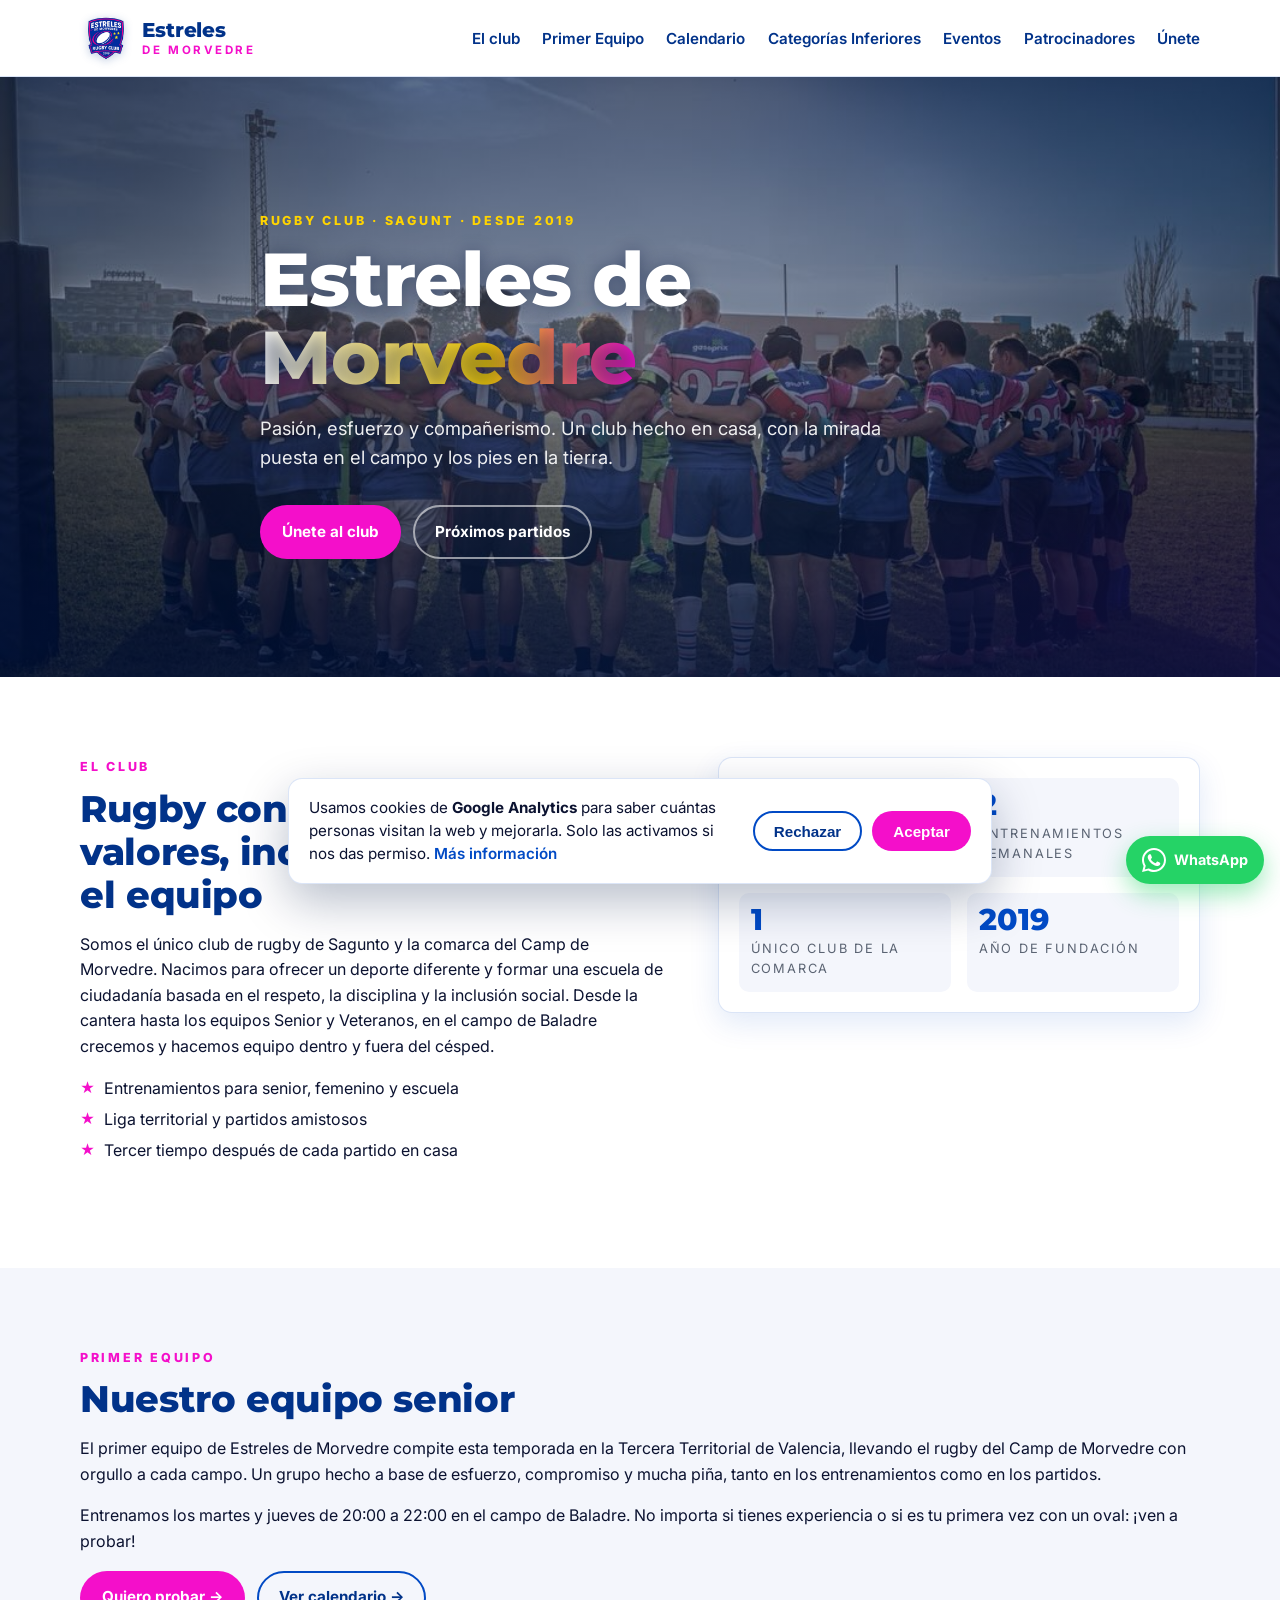
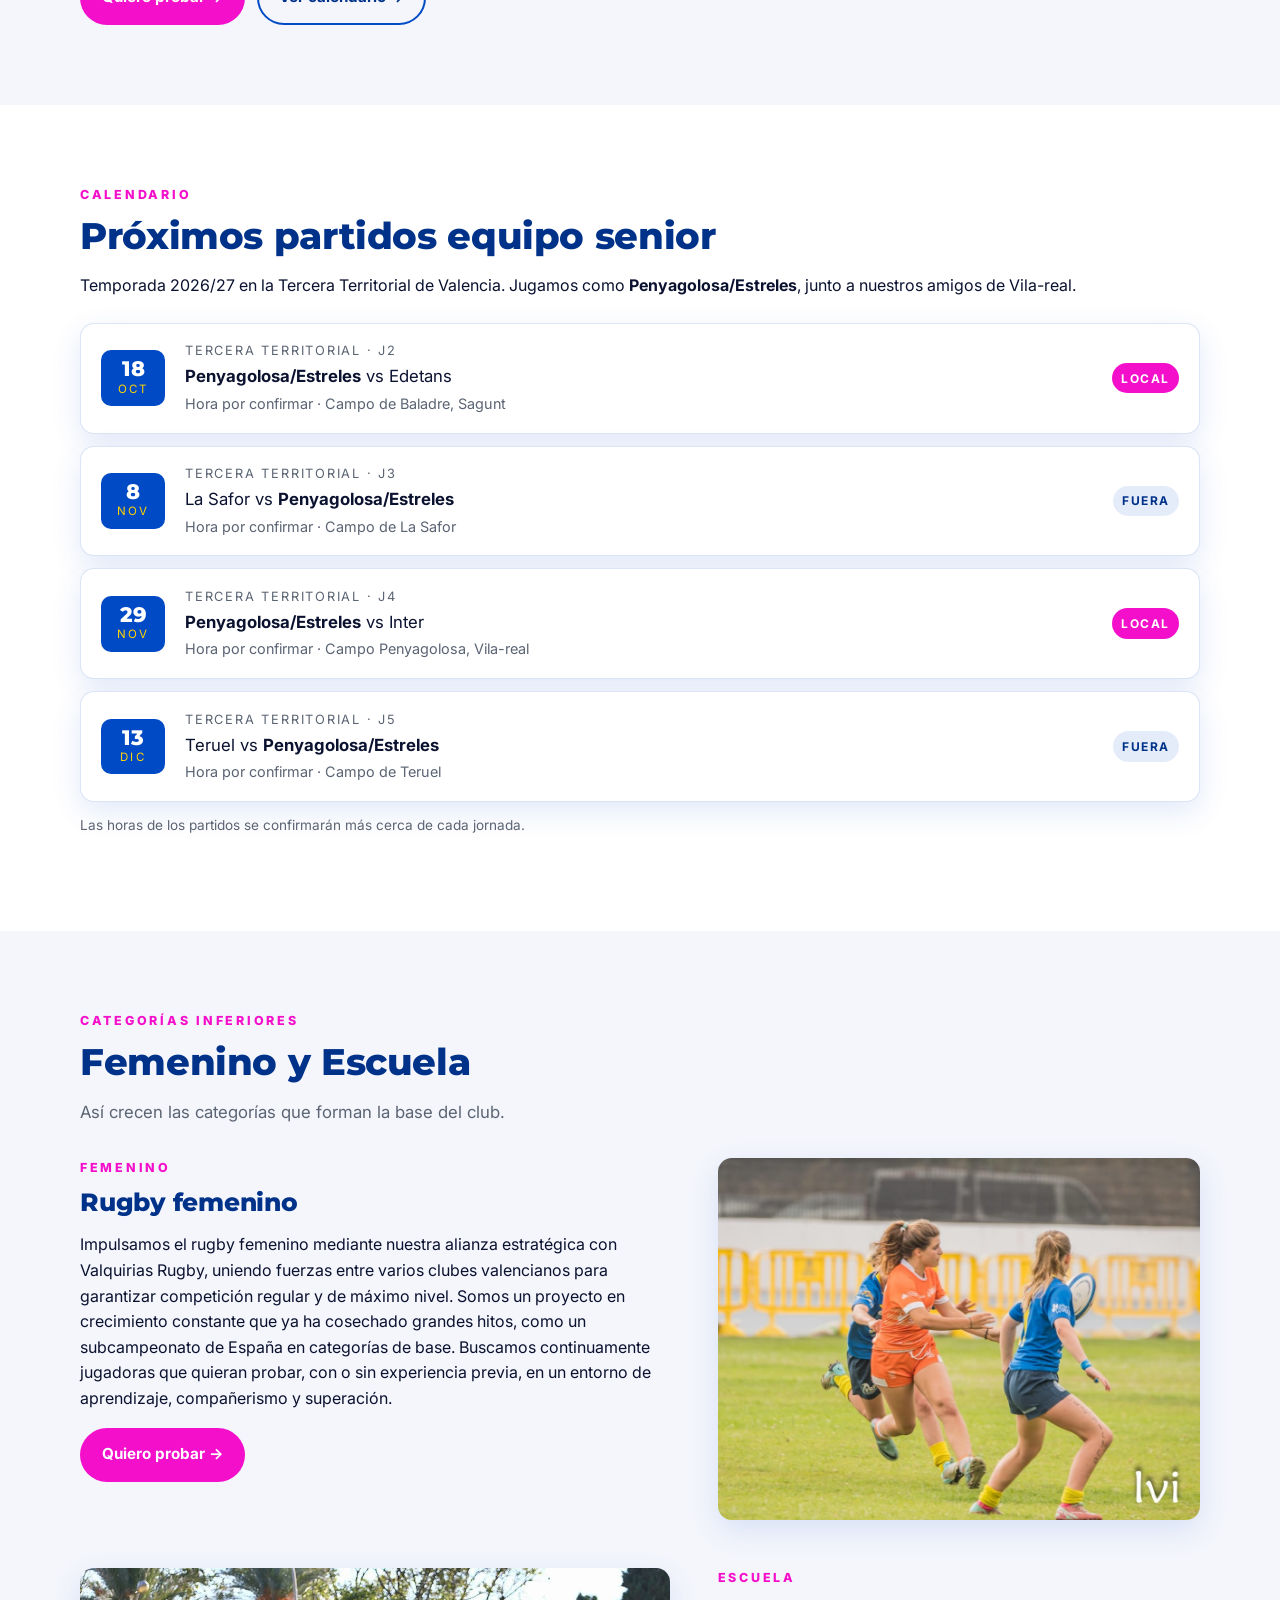
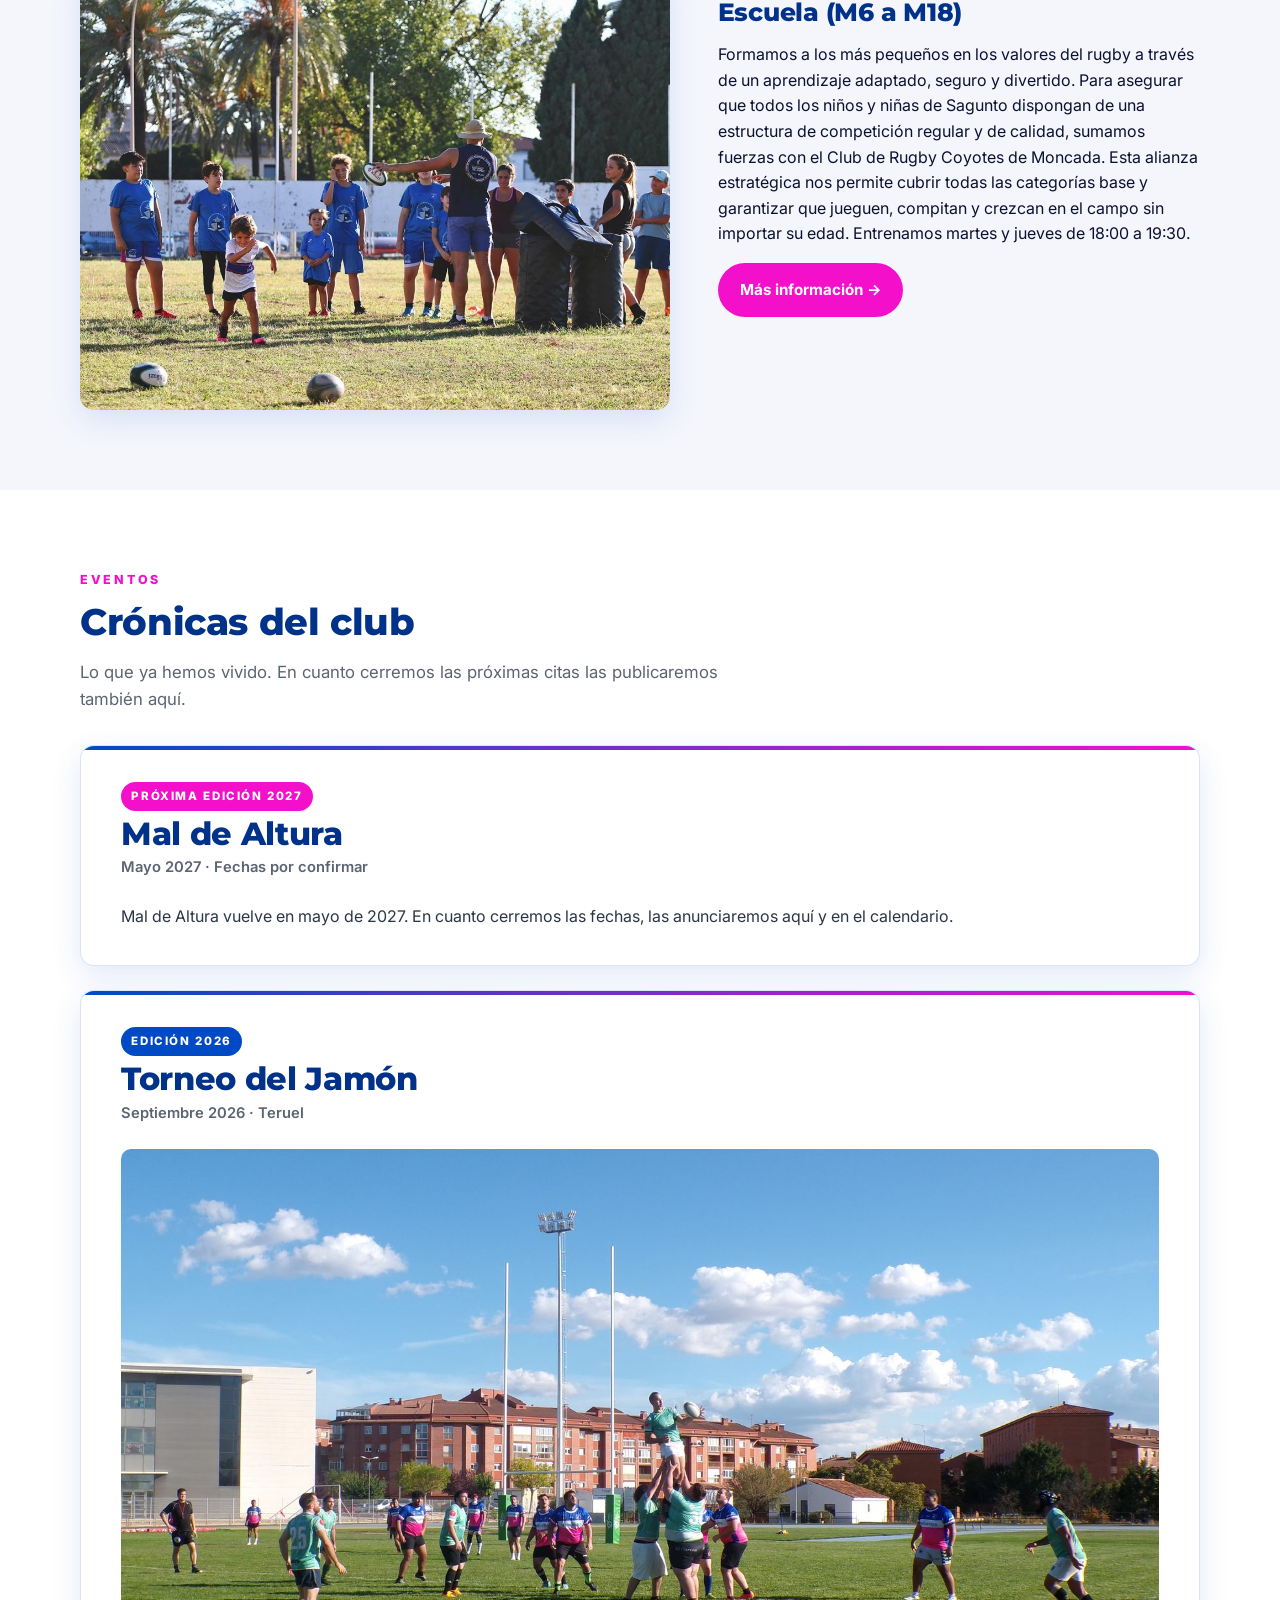
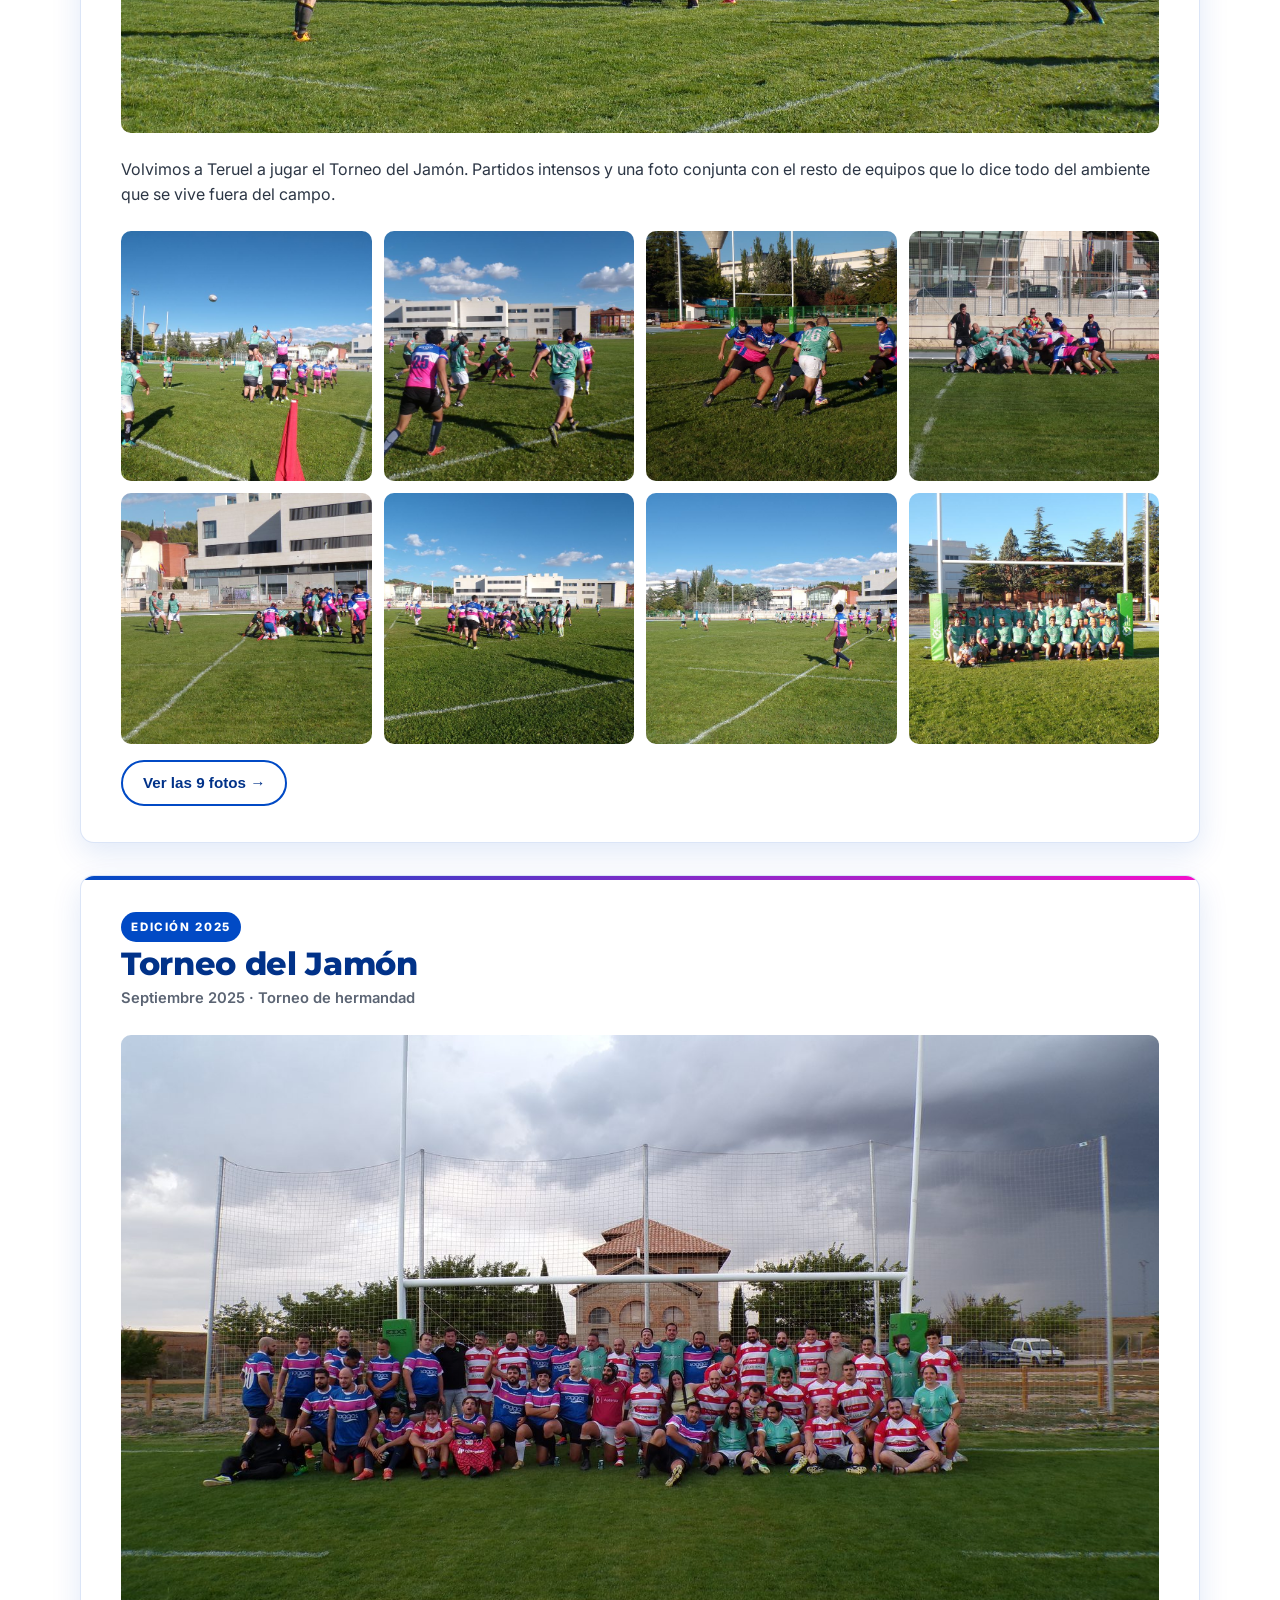
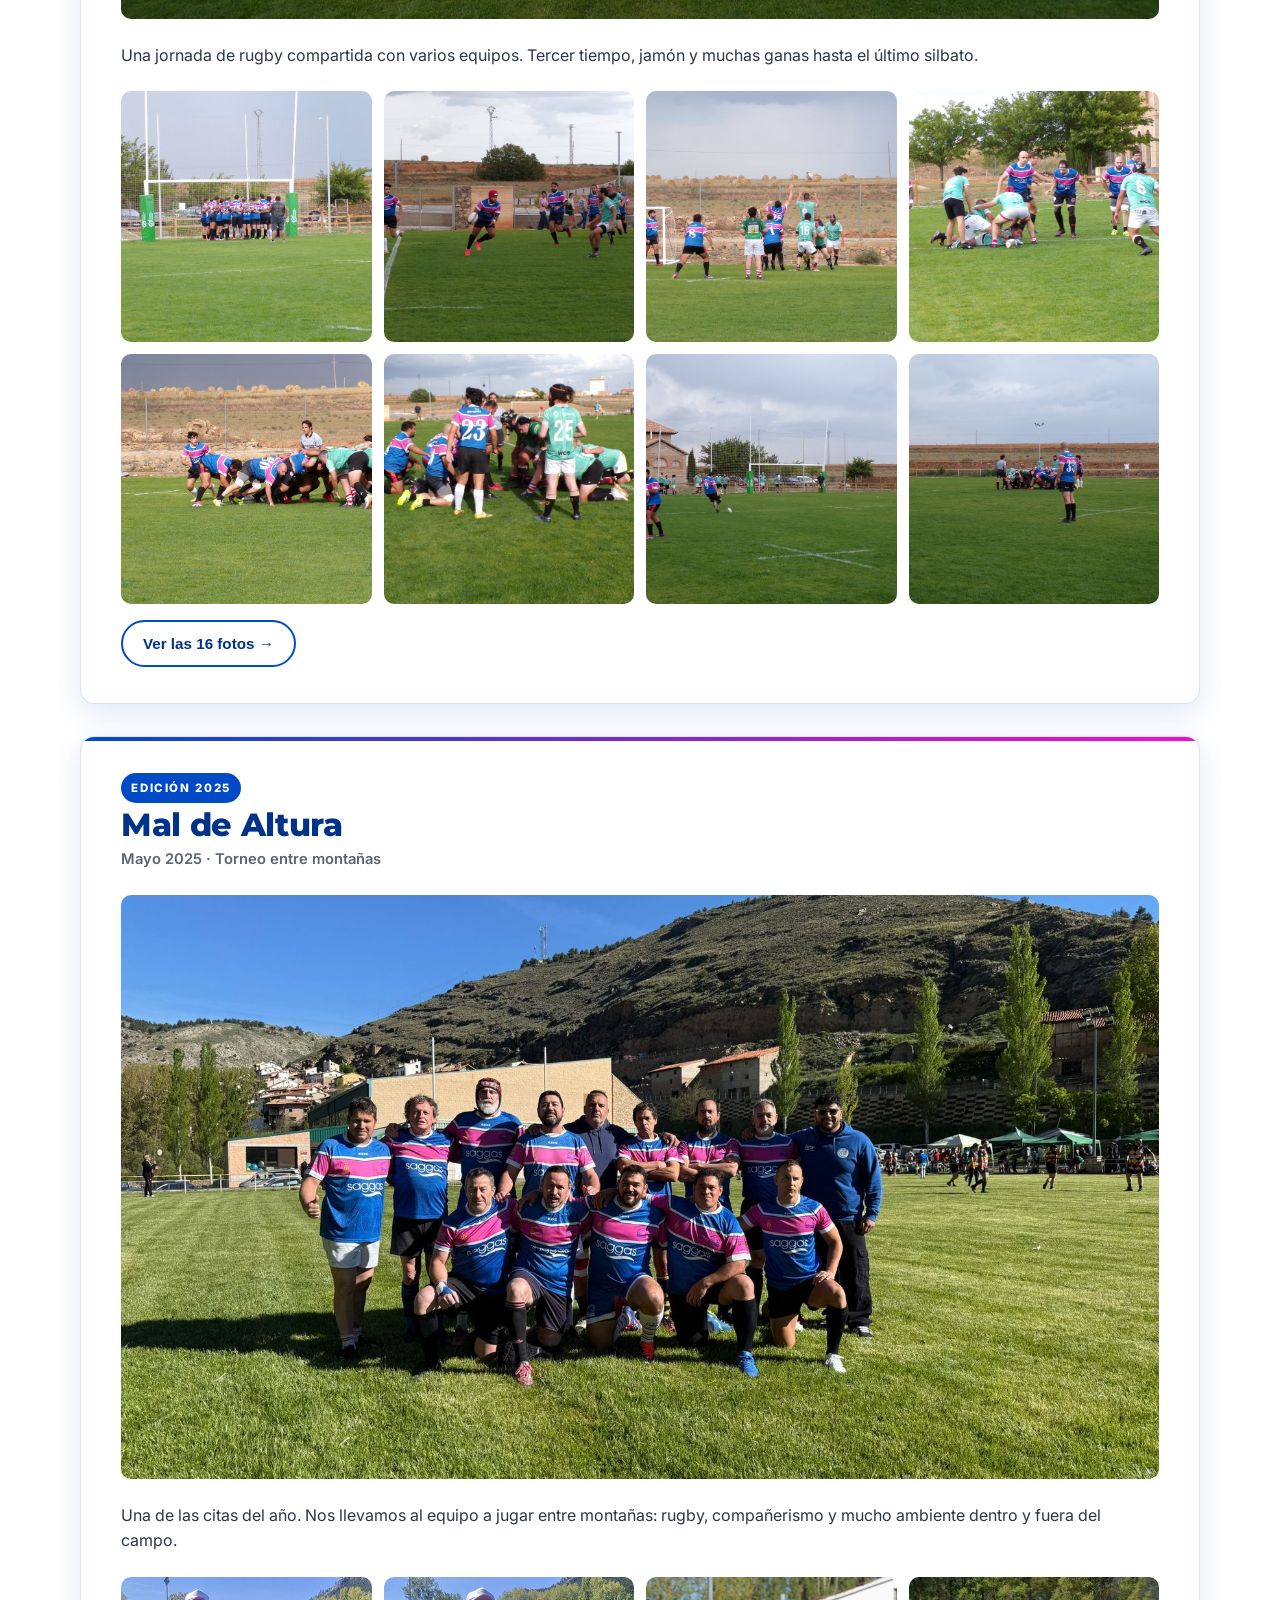
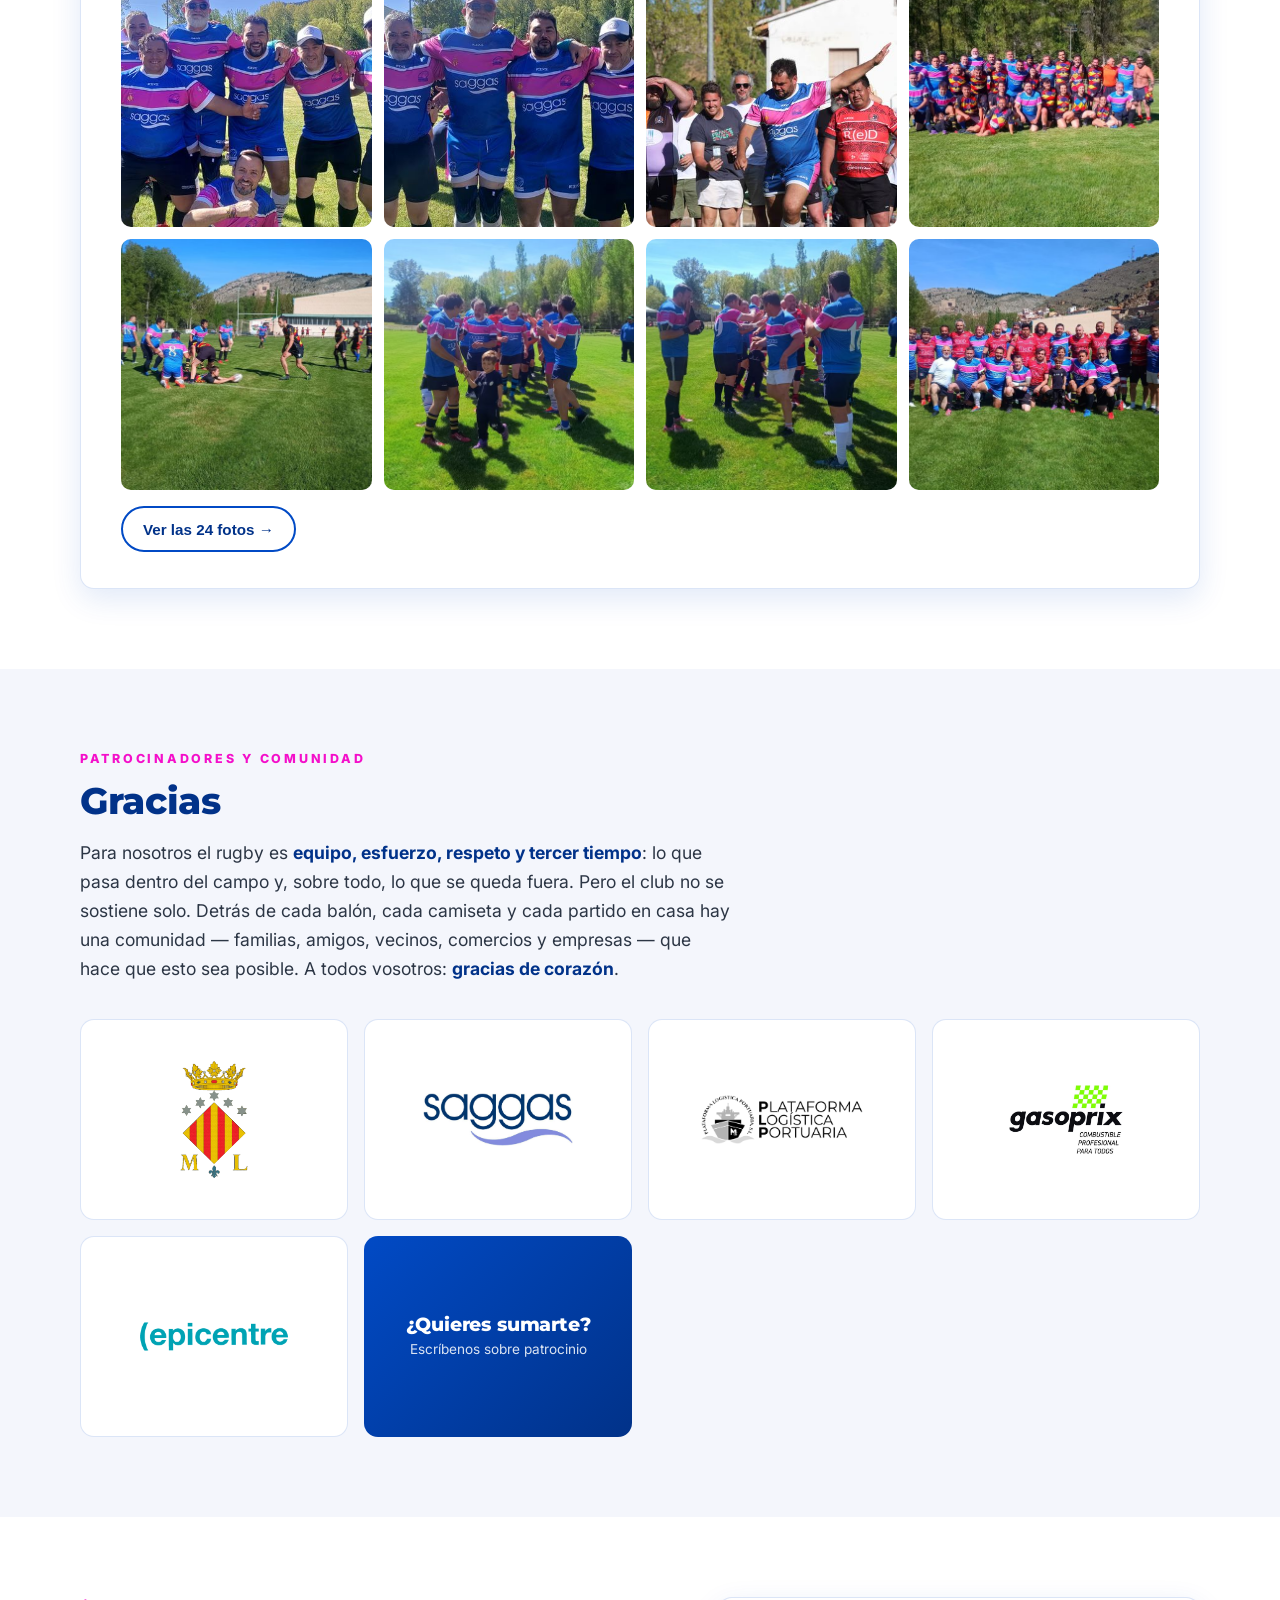
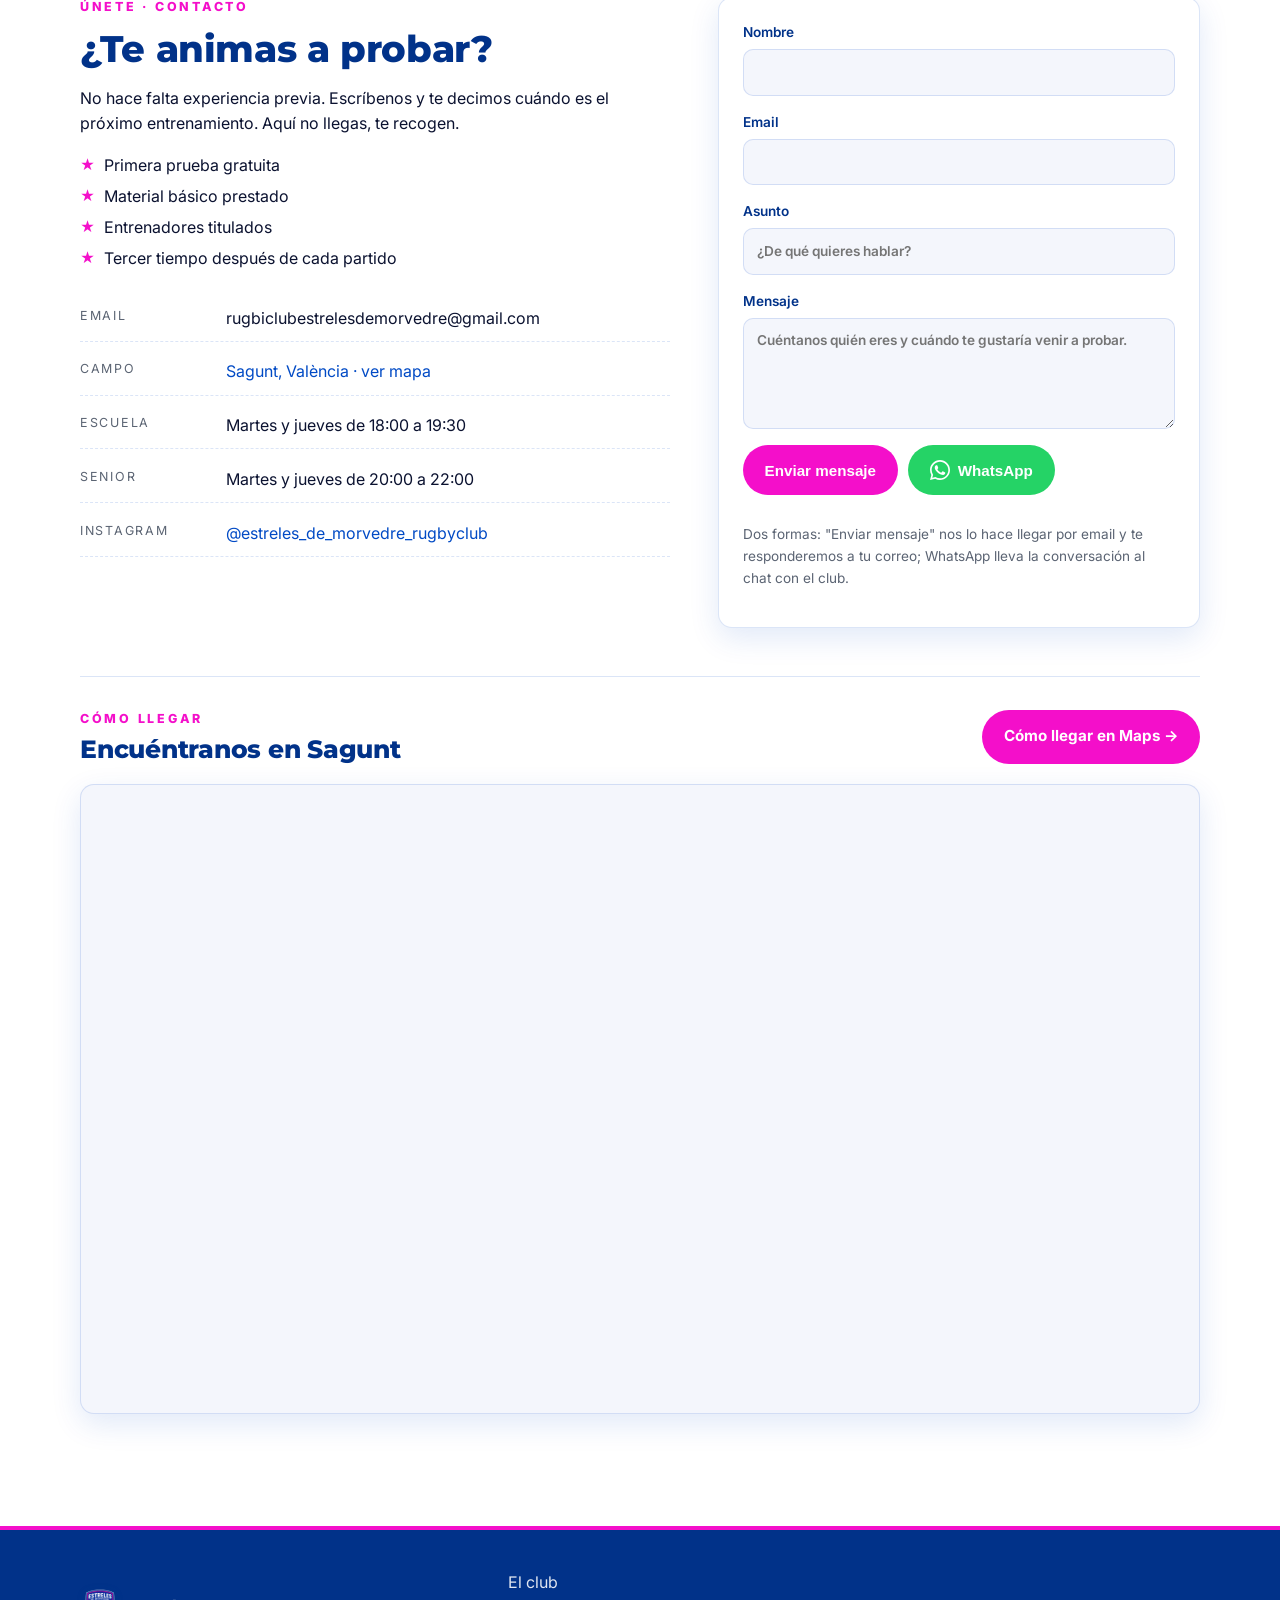
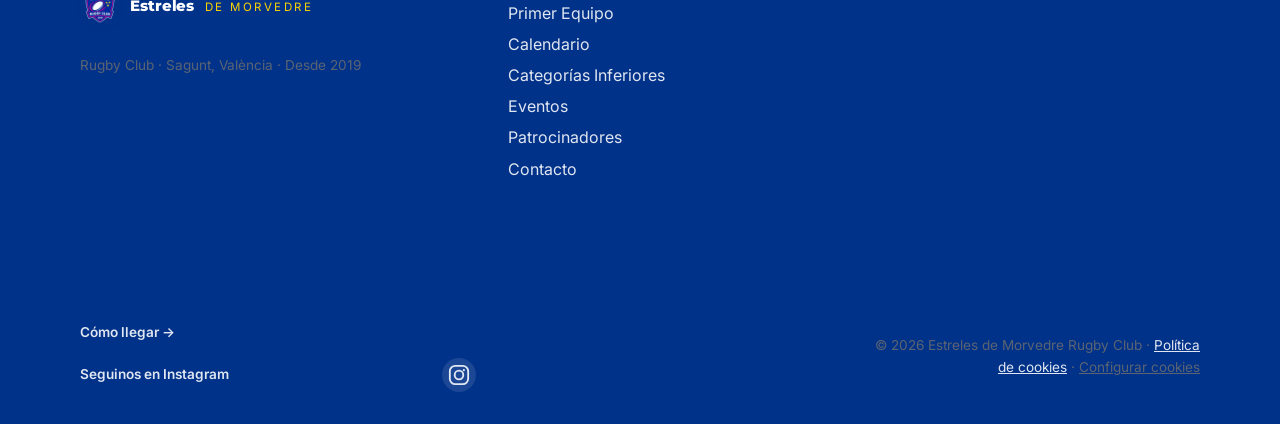
==== index.html @ 6e676fbf "Activa Google Analytics (G-CDBJZQB04B) con el banner de cookies Co-Authored-By: Claude Opus 5.5 <nor" ====
<!doctype html>
<html lang="es">
<head>
  <meta charset="utf-8" />
  <meta name="viewport" content="width=device-width, initial-scale=1" />
  <title>Estreles de Morvedre Rugby Club</title>
  <meta name="description" content="Estreles de Morvedre Rugby Club. Club de rugby de Sagunt fundado en 2019. Pasión, esfuerzo y compañerismo." />
  <meta name="theme-color" content="#014AC5" />
  <!-- Que iOS no convierta el email en un enlace automáticamente -->
  <meta name="format-detection" content="email=no" />
  <link rel="icon" href="favicon.ico" sizes="16x16 32x32 48x48" />
  <link rel="icon" href="favicon-192.png" type="image/png" sizes="192x192" />
  <link rel="apple-touch-icon" href="apple-touch-icon.png" />
  <meta name="apple-mobile-web-app-title" content="Estreles" />
  <link rel="canonical" href="https://estrelesdemorvedre.com/" />

  <meta property="og:type" content="website" />
  <meta property="og:site_name" content="Estreles de Morvedre Rugby Club" />
  <meta property="og:title" content="Estreles de Morvedre Rugby Club" />
  <meta property="og:description" content="Club de rugby de Sagunt fundado en 2019. Pasión, esfuerzo y compañerismo. Únete al equipo." />
  <meta property="og:url" content="https://estrelesdemorvedre.com/" />
  <meta property="og:image" content="https://estrelesdemorvedre.com/assets/img/hero-team.jpg" />
  <meta property="og:image:width" content="1065" />
  <meta property="og:image:height" content="710" />
  <meta property="og:locale" content="es_ES" />
  <meta name="twitter:card" content="summary_large_image" />
  <meta name="twitter:title" content="Estreles de Morvedre Rugby Club" />
  <meta name="twitter:description" content="Club de rugby de Sagunt fundado en 2019. Pasión, esfuerzo y compañerismo." />
  <meta name="twitter:image" content="https://estrelesdemorvedre.com/assets/img/hero-team.jpg" />

  <link rel="preconnect" href="https://fonts.googleapis.com" />
  <link rel="preconnect" href="https://fonts.gstatic.com" crossorigin />
  <link href="https://fonts.googleapis.com/css2?family=Montserrat:wght@800&family=Inter:wght@400;500;700;800&display=swap" rel="stylesheet" />
  <link rel="stylesheet" href="assets/css/styles.css?v=202610121430" />

  <script type="application/ld+json">
  {
    "@context": "https://schema.org",
    "@type": "SportsClub",
    "name": "Estreles de Morvedre Rugby Club",
    "url": "https://estrelesdemorvedre.com/",
    "logo": "https://estrelesdemorvedre.com/assets/img/escudo-hd.png",
    "image": "https://estrelesdemorvedre.com/assets/img/hero-team.jpg",
    "sport": "Rugby",
    "foundingDate": "2019",
    "email": "rugbiclubestrelesdemorvedre@gmail.com",
    "address": {
      "@type": "PostalAddress",
      "addressLocality": "Sagunt",
      "addressRegion": "València",
      "addressCountry": "ES"
    },
    "sameAs": [
      "https://www.instagram.com/estreles_de_morvedre_rugbyclub/"
    ]
  }
  </script>
</head>
<body>
  <a class="skip-link" href="#main">Saltar al contenido</a>

  <header class="site-header" id="top">
    <div class="container nav-wrap">
      <a href="#top" class="brand" aria-label="Estreles de Morvedre Rugby Club, inicio">
        <img class="brand-mark" src="assets/img/escudo.png" alt="" width="56" height="56" />
        <span class="brand-text">
          <strong>Estreles</strong>
          <em>de Morvedre</em>
        </span>
      </a>

      <button class="nav-toggle" aria-expanded="false" aria-controls="primary-nav" aria-label="Abrir menú">
        <span></span><span></span><span></span>
      </button>

      <nav id="primary-nav" class="primary-nav" aria-label="Principal">
        <ul>
          <li><a href="#club">El club</a></li>
          <li><a href="#primer-equipo">Primer Equipo</a></li>
          <li><a href="#calendario">Calendario</a></li>
          <li class="has-dropdown">
            <a href="#categorias-inferiores">Categorías Inferiores</a>
            <ul class="dropdown">
              <li><a href="#femenino">Femenino</a></li>
              <li><a href="#escuela">Escuela</a></li>
            </ul>
          </li>
          <li><a href="#eventos">Eventos</a></li>
          <li><a href="#patrocinadores">Patrocinadores</a></li>
          <li><a href="#unete">Únete</a></li>
        </ul>
      </nav>
    </div>
  </header>

  <main id="main">
    <section class="hero">
      <div class="hero-bg" aria-hidden="true"></div>
      <div class="container hero-inner">
        <p class="eyebrow">Rugby Club · Sagunt · Desde 2019</p>
        <h1>Estreles de <span class="accent">Morvedre</span></h1>
        <p class="lead">
          Pasión, esfuerzo y compañerismo. Un club hecho en casa, con la mirada
          puesta en el campo y los pies en la tierra.
        </p>
        <div class="cta-row">
          <a class="btn btn-primary" href="#unete" data-prefill="Quiero unirme al club">Únete al club</a>
          <a class="btn btn-ghost" href="#calendario">Próximos partidos</a>
        </div>
      </div>
    </section>

    <section id="club" class="section">
      <div class="container two-col">
        <div>
          <p class="eyebrow">El club</p>
          <h2>Rugby con raíces en Sagunt: valores, inclusión y pasión por el equipo</h2>
          <p>
            Somos el único club de rugby de Sagunto y la comarca del Camp de
            Morvedre. Nacimos para ofrecer un deporte diferente y formar una
            escuela de ciudadanía basada en el respeto, la disciplina y la
            inclusión social. Desde la cantera hasta los equipos Senior y
            Veteranos, en el campo de Baladre crecemos y hacemos equipo dentro
            y fuera del césped.
          </p>
          <ul class="bullets">
            <li>Entrenamientos para senior, femenino y escuela</li>
            <li>Liga territorial y partidos amistosos</li>
            <li>Tercer tiempo después de cada partido en casa</li>
          </ul>
        </div>
        <aside class="stats" aria-label="Cifras del club">
          <div class="stat" title="Entre la escuela, el senior y los veteranos"><span class="num">+60</span><span class="label">Licencias federativas</span></div>
          <div class="stat" title="Escuela y senior entrenan martes y jueves"><span class="num">2</span><span class="label">Entrenamientos semanales</span></div>
          <div class="stat" title="Somos la única entidad de rugby en Sagunto y el Camp de Morvedre"><span class="num">1</span><span class="label">Único club de la comarca</span></div>
          <div class="stat" title="Creciendo, promoviendo la inclusión y echando raíces en Sagunt desde entonces"><span class="num">2019</span><span class="label">Año de fundación</span></div>
        </aside>
      </div>
    </section>

    <section id="primer-equipo" class="section section-alt">
      <div class="container">
        <p class="eyebrow">Primer Equipo</p>
        <h2>Nuestro equipo senior</h2>
        <p>
          El primer equipo de Estreles de Morvedre compite esta temporada en
          la Tercera Territorial de Valencia, llevando el rugby del Camp de
          Morvedre con orgullo a cada campo. Un grupo hecho a base de
          esfuerzo, compromiso y mucha piña, tanto en los entrenamientos como
          en los partidos.
        </p>
        <p>
          Entrenamos los martes y jueves de 20:00 a 22:00 en el campo de
          Baladre. No importa si tienes experiencia o si es tu primera vez con
          un oval: ¡ven a probar!
        </p>
        <div class="cta-row">
          <a class="btn btn-primary" href="#unete" data-prefill="Quiero probar · Primer equipo">Quiero probar →</a>
          <a class="btn btn-ghost-blue" href="#calendario">Ver calendario →</a>
        </div>
      </div>
    </section>

    <section id="calendario" class="section">
      <div class="container">
        <p class="eyebrow">Calendario</p>
        <h2>Próximos partidos equipo senior</h2>
        <p>
          Temporada 2026/27 en la Tercera Territorial de Valencia. Jugamos
          como <strong>Penyagolosa/<wbr>Estreles</strong>, junto a nuestros amigos
          de Vila-real.
        </p>
        <div class="matches">
          <article class="match">
            <time class="match-date" datetime="2026-10-18"><span class="day">18</span><span class="month">Oct</span></time>
            <div class="match-info">
              <p class="match-comp">Tercera Territorial · J2</p>
              <p class="match-teams"><strong>Penyagolosa/<wbr>Estreles</strong> vs Edetans</p>
              <p class="match-meta">Hora por confirmar · Campo de Baladre, Sagunt</p>
            </div>
            <span class="badge badge-home">Local</span>
          </article>
          <article class="match">
            <time class="match-date" datetime="2026-11-08"><span class="day">8</span><span class="month">Nov</span></time>
            <div class="match-info">
              <p class="match-comp">Tercera Territorial · J3</p>
              <p class="match-teams">La Safor vs <strong>Penyagolosa/<wbr>Estreles</strong></p>
              <p class="match-meta">Hora por confirmar · Campo de La Safor</p>
            </div>
            <span class="badge badge-away">Fuera</span>
          </article>
          <article class="match">
            <time class="match-date" datetime="2026-11-29"><span class="day">29</span><span class="month">Nov</span></time>
            <div class="match-info">
              <p class="match-comp">Tercera Territorial · J4</p>
              <p class="match-teams"><strong>Penyagolosa/<wbr>Estreles</strong> vs Inter</p>
              <p class="match-meta">Hora por confirmar · Campo Penyagolosa, Vila-real</p>
            </div>
            <span class="badge badge-home">Local</span>
          </article>
          <article class="match">
            <time class="match-date" datetime="2026-12-13"><span class="day">13</span><span class="month">Dic</span></time>
            <div class="match-info">
              <p class="match-comp">Tercera Territorial · J5</p>
              <p class="match-teams">Teruel vs <strong>Penyagolosa/<wbr>Estreles</strong></p>
              <p class="match-meta">Hora por confirmar · Campo de Teruel</p>
            </div>
            <span class="badge badge-away">Fuera</span>
          </article>
        </div>
        <p class="muted small">
          Las horas de los partidos se confirmarán más cerca de cada jornada.
        </p>
      </div>
    </section>

    <section id="categorias-inferiores" class="section section-alt">
      <div class="container">
        <div class="section-head">
          <p class="eyebrow">Categorías Inferiores</p>
          <h2>Femenino y Escuela</h2>
          <p class="section-lead muted">
            Así crecen las categorías que forman la base del club.
          </p>
        </div>

        <div class="subsection" id="femenino">
          <div class="two-col">
            <div>
              <p class="eyebrow">Femenino</p>
              <h3 class="map-title">Rugby femenino</h3>
              <p>
                Impulsamos el rugby femenino mediante nuestra alianza
                estratégica con Valquirias Rugby, uniendo fuerzas entre
                varios clubes valencianos para garantizar competición
                regular y de máximo nivel. Somos un proyecto en crecimiento
                constante que ya ha cosechado grandes hitos, como un
                subcampeonato de España en categorías de base. Buscamos
                continuamente jugadoras que quieran probar, con o sin
                experiencia previa, en un entorno de aprendizaje,
                compañerismo y superación.
              </p>
              <a class="btn btn-primary" href="#unete" data-prefill="Quiero probar · Femenino">Quiero probar →</a>
            </div>
            <img class="section-photo section-photo-right"
                 src="assets/img/femenino/partido.jpg"
                 width="1200" height="800" loading="lazy"
                 alt="Jugadora de naranja da un pase en carrera ante la defensa rival durante un partido de rugby femenino" />
          </div>
        </div>

        <div class="subsection" id="escuela">
          <div class="two-col">
            <img class="section-photo"
                 src="assets/img/escuela/entrenamiento.jpg"
                 width="1200" height="800" loading="lazy"
                 alt="Niños y niñas de la escuela atentos a la explicación del entrenador durante un entrenamiento" />
            <div>
              <p class="eyebrow">Escuela</p>
              <h3 class="map-title">Escuela (M6 a M18)</h3>
              <p>
                Formamos a los más pequeños en los valores del rugby a
                través de un aprendizaje adaptado, seguro y divertido. Para
                asegurar que todos los niños y niñas de Sagunto dispongan de
                una estructura de competición regular y de calidad, sumamos
                fuerzas con el Club de Rugby Coyotes de Moncada. Esta
                alianza estratégica nos permite cubrir todas las categorías
                base y garantizar que jueguen, compitan y crezcan en el
                campo sin importar su edad. Entrenamos martes y jueves de
                18:00 a 19:30.
              </p>
              <a class="btn btn-primary" href="#unete" data-prefill="Información · Escuela">Más información →</a>
            </div>
          </div>
        </div>
      </div>
    </section>

    <section id="eventos" class="section">
      <div class="container">
        <div class="section-head">
          <p class="eyebrow">Eventos</p>
          <h2>Crónicas del club</h2>
          <p class="section-lead muted">
            Lo que ya hemos vivido. En cuanto cerremos las próximas citas
            las publicaremos también aquí.
          </p>
        </div>

        <article class="cronica cronica-upcoming" id="cronica-mal-de-altura-27">
          <header class="cronica-head">
            <span class="event-tag">Próxima edición 2027</span>
            <h3 class="cronica-title">Mal de Altura</h3>
            <p class="cronica-meta">Mayo 2027 · Fechas por confirmar</p>
          </header>
          <p class="cronica-desc">
            Mal de Altura vuelve en mayo de 2027. En cuanto cerremos las
            fechas, las anunciaremos aquí y en el calendario.
          </p>
        </article>

        <div class="cronicas">
          <article class="cronica" id="cronica-torneo-del-jamon-26">
            <header class="cronica-head">
              <span class="event-tag event-tag-past">Edición 2026</span>
              <h3 class="cronica-title">Torneo del Jamón</h3>
              <p class="cronica-meta">Septiembre 2026 · Teruel</p>
            </header>
            <a data-lightbox="torneo-del-jamon-26" class="cronica-hero" href="assets/img/eventos/torneo-del-jamon-26/portada-web.jpg" aria-label="Abrir portada del Torneo del Jamón 2026">
              <img src="assets/img/eventos/torneo-del-jamon-26/portada-web.jpg"
                   alt="Touch en el aire durante el Torneo del Jamón 2026 en Teruel"
                   loading="lazy" />
            </a>
            <p class="cronica-desc">
              Volvimos a Teruel a jugar el Torneo del Jamón. Partidos
              intensos y una foto conjunta con el resto de equipos que lo
              dice todo del ambiente que se vive fuera del campo.
            </p>
            <div class="cronica-photos">
              <div class="gallery-grid" data-collapsed="true" id="gallery-torneo-del-jamon-26">
              <a data-lightbox="torneo-del-jamon-26" href="assets/img/eventos/torneo-del-jamon-26/01-web.jpg"><img loading="lazy" src="assets/img/eventos/torneo-del-jamon-26/01-thumb.jpg" alt="" /></a>
              <a data-lightbox="torneo-del-jamon-26" href="assets/img/eventos/torneo-del-jamon-26/02-web.jpg"><img loading="lazy" src="assets/img/eventos/torneo-del-jamon-26/02-thumb.jpg" alt="" /></a>
              <a data-lightbox="torneo-del-jamon-26" href="assets/img/eventos/torneo-del-jamon-26/03-web.jpg"><img loading="lazy" src="assets/img/eventos/torneo-del-jamon-26/03-thumb.jpg" alt="" /></a>
              <a data-lightbox="torneo-del-jamon-26" href="assets/img/eventos/torneo-del-jamon-26/04-web.jpg"><img loading="lazy" src="assets/img/eventos/torneo-del-jamon-26/04-thumb.jpg" alt="" /></a>
              <a data-lightbox="torneo-del-jamon-26" href="assets/img/eventos/torneo-del-jamon-26/05-web.jpg"><img loading="lazy" src="assets/img/eventos/torneo-del-jamon-26/05-thumb.jpg" alt="" /></a>
              <a data-lightbox="torneo-del-jamon-26" href="assets/img/eventos/torneo-del-jamon-26/06-web.jpg"><img loading="lazy" src="assets/img/eventos/torneo-del-jamon-26/06-thumb.jpg" alt="" /></a>
              <a data-lightbox="torneo-del-jamon-26" href="assets/img/eventos/torneo-del-jamon-26/07-web.jpg"><img loading="lazy" src="assets/img/eventos/torneo-del-jamon-26/07-thumb.jpg" alt="" /></a>
              <a data-lightbox="torneo-del-jamon-26" href="assets/img/eventos/torneo-del-jamon-26/08-web.jpg"><img loading="lazy" src="assets/img/eventos/torneo-del-jamon-26/08-thumb.jpg" alt="" /></a>
              <a data-lightbox="torneo-del-jamon-26" href="assets/img/eventos/torneo-del-jamon-26/09-web.jpg"><img loading="lazy" src="assets/img/eventos/torneo-del-jamon-26/09-thumb.jpg" alt="" /></a>
              </div>
              <button class="btn btn-ghost-blue cronica-toggle"
                      type="button"
                      aria-controls="gallery-torneo-del-jamon-26"
                      aria-expanded="false"
                      data-label-collapsed="Ver las 9 fotos →"
                      data-label-expanded="Mostrar menos">
                Ver las 9 fotos →
              </button>
            </div>
          </article>

          <article class="cronica" id="cronica-torneo-del-jamon-25">
            <header class="cronica-head">
              <span class="event-tag event-tag-past">Edición 2025</span>
              <h3 class="cronica-title">Torneo del Jamón</h3>
              <p class="cronica-meta">Septiembre 2025 · Torneo de hermandad</p>
            </header>
            <a data-lightbox="torneo-del-jamon-25" class="cronica-hero" href="assets/img/eventos/torneo-del-jamon-25/portada-web.jpg" aria-label="Abrir portada del Torneo del Jamón 2025">
              <img src="assets/img/eventos/torneo-del-jamon-25/portada-web.jpg"
                   alt="Foto de equipos en el Torneo del Jamón 2025"
                   loading="lazy" />
            </a>
            <p class="cronica-desc">
              Una jornada de rugby compartida con varios equipos. Tercer
              tiempo, jamón y muchas ganas hasta el último silbato.
            </p>
            <div class="cronica-photos">
              <div class="gallery-grid" data-collapsed="true" id="gallery-torneo-del-jamon-25">
              <a data-lightbox="torneo-del-jamon-25" href="assets/img/eventos/torneo-del-jamon-25/01-web.jpg"><img loading="lazy" src="assets/img/eventos/torneo-del-jamon-25/01-thumb.jpg" alt="" /></a>
              <a data-lightbox="torneo-del-jamon-25" href="assets/img/eventos/torneo-del-jamon-25/02-web.jpg"><img loading="lazy" src="assets/img/eventos/torneo-del-jamon-25/02-thumb.jpg" alt="" /></a>
              <a data-lightbox="torneo-del-jamon-25" href="assets/img/eventos/torneo-del-jamon-25/03-web.jpg"><img loading="lazy" src="assets/img/eventos/torneo-del-jamon-25/03-thumb.jpg" alt="" /></a>
              <a data-lightbox="torneo-del-jamon-25" href="assets/img/eventos/torneo-del-jamon-25/04-web.jpg"><img loading="lazy" src="assets/img/eventos/torneo-del-jamon-25/04-thumb.jpg" alt="" /></a>
              <a data-lightbox="torneo-del-jamon-25" href="assets/img/eventos/torneo-del-jamon-25/05-web.jpg"><img loading="lazy" src="assets/img/eventos/torneo-del-jamon-25/05-thumb.jpg" alt="" /></a>
              <a data-lightbox="torneo-del-jamon-25" href="assets/img/eventos/torneo-del-jamon-25/06-web.jpg"><img loading="lazy" src="assets/img/eventos/torneo-del-jamon-25/06-thumb.jpg" alt="" /></a>
              <a data-lightbox="torneo-del-jamon-25" href="assets/img/eventos/torneo-del-jamon-25/07-web.jpg"><img loading="lazy" src="assets/img/eventos/torneo-del-jamon-25/07-thumb.jpg" alt="" /></a>
              <a data-lightbox="torneo-del-jamon-25" href="assets/img/eventos/torneo-del-jamon-25/08-web.jpg"><img loading="lazy" src="assets/img/eventos/torneo-del-jamon-25/08-thumb.jpg" alt="" /></a>
              <a data-lightbox="torneo-del-jamon-25" href="assets/img/eventos/torneo-del-jamon-25/09-web.jpg"><img loading="lazy" src="assets/img/eventos/torneo-del-jamon-25/09-thumb.jpg" alt="" /></a>
              <a data-lightbox="torneo-del-jamon-25" href="assets/img/eventos/torneo-del-jamon-25/10-web.jpg"><img loading="lazy" src="assets/img/eventos/torneo-del-jamon-25/10-thumb.jpg" alt="" /></a>
              <a data-lightbox="torneo-del-jamon-25" href="assets/img/eventos/torneo-del-jamon-25/11-web.jpg"><img loading="lazy" src="assets/img/eventos/torneo-del-jamon-25/11-thumb.jpg" alt="" /></a>
              <a data-lightbox="torneo-del-jamon-25" href="assets/img/eventos/torneo-del-jamon-25/12-web.jpg"><img loading="lazy" src="assets/img/eventos/torneo-del-jamon-25/12-thumb.jpg" alt="" /></a>
              <a data-lightbox="torneo-del-jamon-25" href="assets/img/eventos/torneo-del-jamon-25/13-web.jpg"><img loading="lazy" src="assets/img/eventos/torneo-del-jamon-25/13-thumb.jpg" alt="" /></a>
              <a data-lightbox="torneo-del-jamon-25" href="assets/img/eventos/torneo-del-jamon-25/14-web.jpg"><img loading="lazy" src="assets/img/eventos/torneo-del-jamon-25/14-thumb.jpg" alt="" /></a>
              <a data-lightbox="torneo-del-jamon-25" href="assets/img/eventos/torneo-del-jamon-25/15-web.jpg"><img loading="lazy" src="assets/img/eventos/torneo-del-jamon-25/15-thumb.jpg" alt="" /></a>
              <a data-lightbox="torneo-del-jamon-25" href="assets/img/eventos/torneo-del-jamon-25/16-web.jpg"><img loading="lazy" src="assets/img/eventos/torneo-del-jamon-25/16-thumb.jpg" alt="" /></a>
              </div>
              <button class="btn btn-ghost-blue cronica-toggle"
                      type="button"
                      aria-controls="gallery-torneo-del-jamon-25"
                      aria-expanded="false"
                      data-label-collapsed="Ver las 16 fotos →"
                      data-label-expanded="Mostrar menos">
                Ver las 16 fotos →
              </button>
            </div>
          </article>

          <article class="cronica" id="cronica-mal-de-altura-25">
            <header class="cronica-head">
              <span class="event-tag event-tag-past">Edición 2025</span>
              <h3 class="cronica-title">Mal de Altura</h3>
              <p class="cronica-meta">Mayo 2025 · Torneo entre montañas</p>
            </header>
            <a data-lightbox="mal-de-altura-25" class="cronica-hero" href="assets/img/eventos/mal-de-altura-25/portada-web.jpg" aria-label="Abrir portada de Mal de Altura 2025">
              <img src="assets/img/eventos/mal-de-altura-25/portada-web.jpg"
                   alt="Equipo Estreles de Morvedre en el torneo Mal de Altura 2025"
                   loading="lazy" />
            </a>
            <p class="cronica-desc">
              Una de las citas del año. Nos llevamos al equipo a jugar
              entre montañas: rugby, compañerismo y mucho ambiente dentro y
              fuera del campo.
            </p>
            <div class="cronica-photos">
              <div class="gallery-grid" data-collapsed="true" id="gallery-mal-de-altura-25">
              <a data-lightbox="mal-de-altura-25" href="assets/img/eventos/mal-de-altura-25/01-web.jpg"><img loading="lazy" src="assets/img/eventos/mal-de-altura-25/01-thumb.jpg" alt="" /></a>
              <a data-lightbox="mal-de-altura-25" href="assets/img/eventos/mal-de-altura-25/02-web.jpg"><img loading="lazy" src="assets/img/eventos/mal-de-altura-25/02-thumb.jpg" alt="" /></a>
              <a data-lightbox="mal-de-altura-25" href="assets/img/eventos/mal-de-altura-25/03-web.jpg"><img loading="lazy" src="assets/img/eventos/mal-de-altura-25/03-thumb.jpg" alt="" /></a>
              <a data-lightbox="mal-de-altura-25" href="assets/img/eventos/mal-de-altura-25/04-web.jpg"><img loading="lazy" src="assets/img/eventos/mal-de-altura-25/04-thumb.jpg" alt="" /></a>
              <a data-lightbox="mal-de-altura-25" href="assets/img/eventos/mal-de-altura-25/05-web.jpg"><img loading="lazy" src="assets/img/eventos/mal-de-altura-25/05-thumb.jpg" alt="" /></a>
              <a data-lightbox="mal-de-altura-25" href="assets/img/eventos/mal-de-altura-25/06-web.jpg"><img loading="lazy" src="assets/img/eventos/mal-de-altura-25/06-thumb.jpg" alt="" /></a>
              <a data-lightbox="mal-de-altura-25" href="assets/img/eventos/mal-de-altura-25/07-web.jpg"><img loading="lazy" src="assets/img/eventos/mal-de-altura-25/07-thumb.jpg" alt="" /></a>
              <a data-lightbox="mal-de-altura-25" href="assets/img/eventos/mal-de-altura-25/08-web.jpg"><img loading="lazy" src="assets/img/eventos/mal-de-altura-25/08-thumb.jpg" alt="" /></a>
              <a data-lightbox="mal-de-altura-25" href="assets/img/eventos/mal-de-altura-25/09-web.jpg"><img loading="lazy" src="assets/img/eventos/mal-de-altura-25/09-thumb.jpg" alt="" /></a>
              <a data-lightbox="mal-de-altura-25" href="assets/img/eventos/mal-de-altura-25/10-web.jpg"><img loading="lazy" src="assets/img/eventos/mal-de-altura-25/10-thumb.jpg" alt="" /></a>
              <a data-lightbox="mal-de-altura-25" href="assets/img/eventos/mal-de-altura-25/11-web.jpg"><img loading="lazy" src="assets/img/eventos/mal-de-altura-25/11-thumb.jpg" alt="" /></a>
              <a data-lightbox="mal-de-altura-25" href="assets/img/eventos/mal-de-altura-25/12-web.jpg"><img loading="lazy" src="assets/img/eventos/mal-de-altura-25/12-thumb.jpg" alt="" /></a>
              <a data-lightbox="mal-de-altura-25" href="assets/img/eventos/mal-de-altura-25/13-web.jpg"><img loading="lazy" src="assets/img/eventos/mal-de-altura-25/13-thumb.jpg" alt="" /></a>
              <a data-lightbox="mal-de-altura-25" href="assets/img/eventos/mal-de-altura-25/14-web.jpg"><img loading="lazy" src="assets/img/eventos/mal-de-altura-25/14-thumb.jpg" alt="" /></a>
              <a data-lightbox="mal-de-altura-25" href="assets/img/eventos/mal-de-altura-25/15-web.jpg"><img loading="lazy" src="assets/img/eventos/mal-de-altura-25/15-thumb.jpg" alt="" /></a>
              <a data-lightbox="mal-de-altura-25" href="assets/img/eventos/mal-de-altura-25/16-web.jpg"><img loading="lazy" src="assets/img/eventos/mal-de-altura-25/16-thumb.jpg" alt="" /></a>
              <a data-lightbox="mal-de-altura-25" href="assets/img/eventos/mal-de-altura-25/17-web.jpg"><img loading="lazy" src="assets/img/eventos/mal-de-altura-25/17-thumb.jpg" alt="" /></a>
              <a data-lightbox="mal-de-altura-25" href="assets/img/eventos/mal-de-altura-25/18-web.jpg"><img loading="lazy" src="assets/img/eventos/mal-de-altura-25/18-thumb.jpg" alt="" /></a>
              <a data-lightbox="mal-de-altura-25" href="assets/img/eventos/mal-de-altura-25/19-web.jpg"><img loading="lazy" src="assets/img/eventos/mal-de-altura-25/19-thumb.jpg" alt="" /></a>
              <a data-lightbox="mal-de-altura-25" href="assets/img/eventos/mal-de-altura-25/20-web.jpg"><img loading="lazy" src="assets/img/eventos/mal-de-altura-25/20-thumb.jpg" alt="" /></a>
              <a data-lightbox="mal-de-altura-25" href="assets/img/eventos/mal-de-altura-25/21-web.jpg"><img loading="lazy" src="assets/img/eventos/mal-de-altura-25/21-thumb.jpg" alt="" /></a>
              <a data-lightbox="mal-de-altura-25" href="assets/img/eventos/mal-de-altura-25/22-web.jpg"><img loading="lazy" src="assets/img/eventos/mal-de-altura-25/22-thumb.jpg" alt="" /></a>
              <a data-lightbox="mal-de-altura-25" href="assets/img/eventos/mal-de-altura-25/23-web.jpg"><img loading="lazy" src="assets/img/eventos/mal-de-altura-25/23-thumb.jpg" alt="" /></a>
              <a data-lightbox="mal-de-altura-25" href="assets/img/eventos/mal-de-altura-25/24-web.jpg"><img loading="lazy" src="assets/img/eventos/mal-de-altura-25/24-thumb.jpg" alt="" /></a>
              </div>
              <button class="btn btn-ghost-blue cronica-toggle"
                      type="button"
                      aria-controls="gallery-mal-de-altura-25"
                      aria-expanded="false"
                      data-label-collapsed="Ver las 24 fotos →"
                      data-label-expanded="Mostrar menos">
                Ver las 24 fotos →
              </button>
            </div>
          </article>
        </div>
      </div>
    </section>

    <section id="patrocinadores" class="section section-alt">
      <div class="container">
        <div class="section-head">
          <p class="eyebrow">Patrocinadores y comunidad</p>
          <h2>Gracias</h2>
          <p class="sponsors-intro">
            Para nosotros el rugby es <strong>equipo, esfuerzo, respeto y tercer tiempo</strong>:
            lo que pasa dentro del campo y, sobre todo, lo que se queda fuera.
            Pero el club no se sostiene solo. Detrás de cada balón, cada
            camiseta y cada partido en casa hay una comunidad — familias,
            amigos, vecinos, comercios y empresas — que hace que esto sea
            posible. A todos vosotros: <strong>gracias de corazón</strong>.
          </p>
        </div>

        <div class="sponsor-grid">
          <a class="sponsor" href="https://aytosagunto.es/es/" target="_blank" rel="noopener" aria-label="Web de Ajuntament de Sagunt (se abre en otra pestaña)"><img src="assets/img/sponsors/ajuntament-sagunt.png" width="536" height="939" style="--w: 29.7%" alt="Ajuntament de Sagunt" loading="lazy" /></a>
          <a class="sponsor" href="https://www.saggas.com/es/" target="_blank" rel="noopener" aria-label="Web de SAGGAS (se abre en otra pestaña)"><img src="assets/img/sponsors/saggas.png" width="886" height="313" style="--w: 66.2%" alt="SAGGAS" loading="lazy" /></a>
          <a class="sponsor" href="https://plpsagunto.com/" target="_blank" rel="noopener" aria-label="Web de Plataforma Logística Portuaria (se abre en otra pestaña)"><img src="assets/img/sponsors/plp.png" width="896" height="269" style="--w: 71.9%" alt="Plataforma Logística Portuaria" loading="lazy" /></a>
          <a class="sponsor" href="https://gasoprix.es" target="_blank" rel="noopener" aria-label="Web de Gasoprix (se abre en otra pestaña)"><img src="assets/img/sponsors/gasoprix.jpg" width="864" height="519" style="--w: 50.8%" alt="Gasoprix" loading="lazy" /></a>
          <a class="sponsor" href="https://lepicentre.es/" target="_blank" rel="noopener" aria-label="Web de L'Epicentre (se abre en otra pestaña)"><img src="assets/img/sponsors/lepicentre.png" width="482" height="101" style="--w: 66.0%" alt="L'Epicentre" loading="lazy" /></a>
          <a class="sponsor sponsor-cta" href="#unete" data-prefill="Patrocinio">
            <p class="sponsor-cta-title">¿Quieres sumarte?</p>
            <p class="sponsor-cta-text">Escríbenos sobre patrocinio</p>
          </a>
        </div>
      </div>
    </section>

    <section id="unete" class="section">
      <span id="contacto" class="anchor-alias" aria-hidden="true"></span>
      <div class="container">
        <div class="two-col">
          <div>
            <p class="eyebrow">Únete · Contacto</p>
            <h2>¿Te animas a probar?</h2>
            <p>
              No hace falta experiencia previa. Escríbenos y te decimos cuándo
              es el próximo entrenamiento. Aquí no llegas, te recogen.
            </p>
            <ul class="bullets">
              <li>Primera prueba gratuita</li>
              <li>Material básico prestado</li>
              <li>Entrenadores titulados</li>
              <li>Tercer tiempo después de cada partido</li>
            </ul>
            <ul class="contact-list">
              <li class="contact-email"><span>Email</span>rugbiclubestrelesdemorvedre@gmail.com</li>
              <li><span>Campo</span><a href="#como-llegar">Sagunt, València · ver mapa</a></li>
              <li><span>Escuela</span>Martes y jueves de 18:00 a 19:30</li>
              <li><span>Senior</span>Martes y jueves de 20:00 a 22:00</li>
              <li><span>Instagram</span>
                <a href="https://www.instagram.com/estreles_de_morvedre_rugbyclub/" target="_blank" rel="noopener" aria-label="Instagram de Estreles de Morvedre">@estreles_de_morvedre_rugbyclub</a>
              </li>
            </ul>
          </div>
          <form class="contact-form" id="unete-form" aria-label="Formulario para unirte al club">
            <label>
              Nombre
              <input type="text" name="name" id="unete-name" autocomplete="name" required />
            </label>
            <label>
              Email
              <input type="email" name="email" id="unete-email" autocomplete="email" required />
            </label>
            <label>
              Asunto
              <input type="text" name="subject" id="unete-subject" placeholder="¿De qué quieres hablar?" />
            </label>
            <label>
              Mensaje
              <textarea name="message" id="unete-message" rows="4" required placeholder="Cuéntanos quién eres y cuándo te gustaría venir a probar."></textarea>
            </label>
            <!-- Trampa anti-spam: los bots la rellenan, las personas no la ven -->
            <input type="checkbox" name="botcheck" class="form-honey" tabindex="-1" autocomplete="off" aria-hidden="true" />
            <div class="form-actions">
              <button type="submit" class="btn btn-primary" id="unete-submit">Enviar mensaje</button>
              <button type="button" id="unete-whatsapp" class="btn btn-whatsapp" aria-label="Enviar por WhatsApp">
                <svg viewBox="0 0 32 32" width="20" height="20" aria-hidden="true">
                  <path fill="currentColor" d="M16 0C7.164 0 0 7.164 0 16c0 2.823.737 5.578 2.135 8.013L.071 32l8.176-2.13C10.685 31.247 13.319 32 16 32c8.836 0 16-7.164 16-16S24.836 0 16 0zm0 29.333c-2.394 0-4.733-.641-6.787-1.853l-.486-.288-5.058 1.32 1.347-4.926-.317-.504C3.51 20.847 2.667 18.464 2.667 16c0-7.353 5.981-13.333 13.333-13.333S29.333 8.647 29.333 16 23.353 29.333 16 29.333zm7.522-9.835c-.412-.207-2.437-1.203-2.815-1.34-.377-.137-.652-.207-.927.207-.275.413-1.065 1.34-1.305 1.615-.24.275-.481.31-.893.103-.412-.207-1.74-.642-3.314-2.046-1.225-1.093-2.052-2.443-2.292-2.856-.24-.412-.026-.635.181-.841.186-.185.412-.481.618-.722.207-.241.275-.413.412-.687.137-.275.069-.516-.034-.722-.103-.206-.927-2.234-1.27-3.058-.334-.802-.673-.693-.927-.706a18 18 0 00-.79-.014c-.275 0-.722.103-1.099.516-.377.412-1.443 1.41-1.443 3.438 0 2.029 1.477 3.989 1.683 4.264.206.275 2.91 4.439 7.05 6.226.985.426 1.754.68 2.354.87.989.314 1.889.27 2.6.164.793-.119 2.437-.997 2.781-1.959.343-.961.343-1.787.24-1.959-.103-.171-.378-.275-.79-.482z"/>
                </svg>
                WhatsApp
              </button>
            </div>
            <p class="form-status" id="unete-status" role="status" aria-live="polite" hidden></p>
            <p class="form-note small muted">
              Dos formas: "Enviar mensaje" nos lo hace llegar por email y te
              responderemos a tu correo; WhatsApp lleva la conversación al chat
              con el club.
            </p>
          </form>
        </div>

        <div class="map-block" id="como-llegar">
          <div class="map-head">
            <div>
              <p class="eyebrow">Cómo llegar</p>
              <h3 class="map-title">Encuéntranos en Sagunt</h3>
            </div>
            <a class="btn btn-primary"
               href="https://www.google.com/maps/dir/?api=1&destination=Club+ESTRELES+DE+MORVEDRE+RUGBY+CLUB%2C+Sagunto"
               target="_blank" rel="noopener">
              Cómo llegar en Maps →
            </a>
          </div>
          <div class="map-embed">
            <iframe
              src="https://www.google.com/maps/embed?pb=!1m18!1m12!1m3!1d3071.0175908299334!2d-0.2449033240821842!3d39.67181887156906!2m3!1f0!2f0!3f0!3m2!1i1024!2i768!4f13.1!3m3!1m2!1s0xd6015eaa3f3e98f%3A0xe0d56fa473367055!2sClub%20ESTRELES%20DE%20MORVEDRE%20RUGBY%20CLUB!5e0!3m2!1ses!2ses!4v1778248672064!5m2!1ses!2ses"
              title="Mapa del Club Estreles de Morvedre Rugby Club en Sagunt"
              loading="lazy"
              referrerpolicy="no-referrer-when-downgrade"
              allowfullscreen></iframe>
          </div>
        </div>
      </div>
    </section>
  </main>

  <footer class="site-footer">
    <div class="container">
      <div class="footer-grid">
        <div>
          <p class="brand small-brand">
            <img class="brand-mark footer-brand-mark" src="assets/img/escudo.png" alt="" width="40" height="40" />
            <span><strong>Estreles</strong> <em>de Morvedre</em></span>
          </p>
          <p class="muted small">Rugby Club · Sagunt, València · Desde 2019</p>
          <div class="footer-map">
            <iframe
              src="https://www.google.com/maps/embed?pb=!1m18!1m12!1m3!1d3071.0175908299334!2d-0.2449033240821842!3d39.67181887156906!2m3!1f0!2f0!3f0!3m2!1i1024!2i768!4f13.1!3m3!1m2!1s0xd6015eaa3f3e98f%3A0xe0d56fa473367055!2sClub%20ESTRELES%20DE%20MORVEDRE%20RUGBY%20CLUB!5e0!3m2!1ses!2ses!4v1778248672064!5m2!1ses!2ses"
              title="Mapa de ubicación del Club Estreles de Morvedre"
              loading="lazy"
              tabindex="-1"
              aria-hidden="true"
              referrerpolicy="no-referrer-when-downgrade"></iframe>
            <a class="footer-map-link small" href="#como-llegar">Cómo llegar →</a>
          </div>
          <p class="footer-social">
            <span>Seguinos en Instagram</span>
            <a href="https://www.instagram.com/estreles_de_morvedre_rugbyclub/"
               target="_blank" rel="noopener"
               aria-label="Instagram de Estreles de Morvedre">
              <svg viewBox="0 0 24 24" width="22" height="22" aria-hidden="true">
                <rect x="2" y="2" width="20" height="20" rx="6" fill="none" stroke="currentColor" stroke-width="2"/>
                <circle cx="12" cy="12" r="4.7" fill="none" stroke="currentColor" stroke-width="2"/>
                <circle cx="17.3" cy="6.7" r="1.2" fill="currentColor"/>
              </svg>
            </a>
          </p>
        </div>
        <nav aria-label="Pie">
          <ul>
            <li><a href="#club">El club</a></li>
            <li><a href="#primer-equipo">Primer Equipo</a></li>
            <li><a href="#calendario">Calendario</a></li>
            <li><a href="#categorias-inferiores">Categorías Inferiores</a></li>
            <li><a href="#eventos">Eventos</a></li>
            <li><a href="#patrocinadores">Patrocinadores</a></li>
            <li><a href="#contacto">Contacto</a></li>
          </ul>
        </nav>
        <p class="muted small copyright">
          © <span id="year"></span> Estreles de Morvedre Rugby Club ·
          <a href="cookies.html">Política de cookies</a> ·
          <button type="button" class="link-button" data-cookie-settings>Configurar cookies</button>
        </p>
      </div>
    </div>
  </footer>

  <a class="wa-float"
     id="wa-float"
     href="https://wa.me/34647644971?text=Hola%2C%20quiero%20info%20del%20club%20Estreles%20de%20Morvedre"
     target="_blank" rel="noopener"
     aria-label="Chatear con el club por WhatsApp">
    <svg viewBox="0 0 32 32" width="24" height="24" aria-hidden="true">
      <path fill="currentColor" d="M16 0C7.164 0 0 7.164 0 16c0 2.823.737 5.578 2.135 8.013L.071 32l8.176-2.13C10.685 31.247 13.319 32 16 32c8.836 0 16-7.164 16-16S24.836 0 16 0zm0 29.333c-2.394 0-4.733-.641-6.787-1.853l-.486-.288-5.058 1.32 1.347-4.926-.317-.504C3.51 20.847 2.667 18.464 2.667 16c0-7.353 5.981-13.333 13.333-13.333S29.333 8.647 29.333 16 23.353 29.333 16 29.333zm7.522-9.835c-.412-.207-2.437-1.203-2.815-1.34-.377-.137-.652-.207-.927.207-.275.413-1.065 1.34-1.305 1.615-.24.275-.481.31-.893.103-.412-.207-1.74-.642-3.314-2.046-1.225-1.093-2.052-2.443-2.292-2.856-.24-.412-.026-.635.181-.841.186-.185.412-.481.618-.722.207-.241.275-.413.412-.687.137-.275.069-.516-.034-.722-.103-.206-.927-2.234-1.27-3.058-.334-.802-.673-.693-.927-.706a18 18 0 00-.79-.014c-.275 0-.722.103-1.099.516-.377.412-1.443 1.41-1.443 3.438 0 2.029 1.477 3.989 1.683 4.264.206.275 2.91 4.439 7.05 6.226.985.426 1.754.68 2.354.87.989.314 1.889.27 2.6.164.793-.119 2.437-.997 2.781-1.959.343-.961.343-1.787.24-1.959-.103-.171-.378-.275-.79-.482z"/>
    </svg>
    <span class="wa-float-label">WhatsApp</span>
  </a>

  <div class="cookie-banner" id="cookie-banner" role="dialog" aria-live="polite" aria-label="Aviso de cookies" hidden>
    <p class="cookie-banner-text">
      Usamos cookies de <strong>Google Analytics</strong> para saber cuántas
      personas visitan la web y mejorarla. Solo las activamos si nos das
      permiso. <a href="cookies.html">Más información</a>
    </p>
    <div class="cookie-banner-actions">
      <button type="button" class="btn btn-ghost-blue" data-cookie-choice="denied">Rechazar</button>
      <button type="button" class="btn btn-primary" data-cookie-choice="granted">Aceptar</button>
    </div>
  </div>

  <div class="lightbox" id="lightbox" role="dialog" aria-modal="true" aria-label="Visor de fotos" hidden>
    <button type="button" class="lightbox-close" data-lightbox-close aria-label="Cerrar visor de fotos">&times;</button>
    <button type="button" class="lightbox-nav lightbox-prev" aria-label="Foto anterior">&lsaquo;</button>
    <button type="button" class="lightbox-nav lightbox-next" aria-label="Foto siguiente">&rsaquo;</button>
    <div class="lightbox-stage">
      <img class="lightbox-img" src="" alt="" />
      <p class="lightbox-counter"></p>
    </div>
  </div>

  <script src="assets/js/main.js?v=202610121430" defer></script>
</body>
</html>
---- assets/css/styles.css ----
:root {
  --font-display: "Montserrat", "Inter", system-ui, sans-serif;
  --blue: #014AC5;
  --blue-deep: #013289;
  --blue-ink: #00256b;
  --pink: #F40FCA;
  --pink-2: #c20ba2;
  --star: #FFD400;
  --ink: #0b1230;
  --paper: #ffffff;
  --paper-2: #f4f6fc;
  --muted: #5b6473;
  --line: rgba(1, 74, 197, 0.14);
  --radius: 14px;
  --shadow: 0 10px 30px rgba(1, 74, 197, 0.12);
  --container: 1120px;
}

* { box-sizing: border-box; }

html { scroll-behavior: smooth; }

body {
  margin: 0;
  font-family: "Inter", system-ui, -apple-system, "Segoe UI", Roboto, sans-serif;
  color: var(--ink);
  background: var(--paper);
  line-height: 1.6;
  -webkit-font-smoothing: antialiased;
}

img { max-width: 100%; display: block; }

a { color: var(--blue); text-decoration: none; }
a:hover { color: var(--pink); }

.container {
  width: min(100% - 2rem, var(--container));
  margin-inline: auto;
}

.skip-link {
  position: absolute;
  left: -9999px;
  top: 0;
  background: var(--blue);
  color: #fff;
  padding: .5rem 1rem;
  z-index: 1000;
}
.skip-link:focus { left: 1rem; top: 1rem; }

/* Header */
.site-header {
  position: sticky;
  top: 0;
  z-index: 50;
  background: rgba(255, 255, 255, 0.94);
  backdrop-filter: saturate(140%) blur(8px);
  border-bottom: 1px solid var(--line);
}

.nav-wrap {
  display: flex;
  align-items: center;
  justify-content: space-between;
  padding: .75rem 0;
  gap: 1rem;
}

.brand {
  display: inline-flex;
  align-items: center;
  gap: .65rem;
  color: var(--blue-deep);
}
.brand:hover { color: var(--blue-deep); }
.brand-mark {
  display: block;
  height: 52px;
  width: 52px;
  flex: none;
  object-fit: contain;
  filter: drop-shadow(0 2px 4px rgba(1, 50, 137, 0.22));
}
.brand-text { display: flex; flex-direction: column; line-height: 1; }
.brand-text strong {
  font-family: var(--font-display);
  font-weight: 800;
  font-size: 1.25rem;
  letter-spacing: -.01em;
  color: var(--blue-deep);
  line-height: 1.15;
}
.brand-text em {
  font-style: normal;
  font-size: .72rem;
  letter-spacing: .22em;
  text-transform: uppercase;
  color: var(--pink);
  margin-top: .2rem;
  font-weight: 700;
}

.primary-nav ul {
  list-style: none;
  display: flex;
  gap: 1.4rem;
  margin: 0; padding: 0;
}
.primary-nav a {
  font-weight: 600;
  font-size: .95rem;
  padding: .35rem 0;
  color: var(--blue-deep);
  border-bottom: 2px solid transparent;
  transition: border-color .15s ease, color .15s ease;
}
.primary-nav a:hover {
  border-color: var(--pink);
  color: var(--pink);
}

.has-dropdown { position: relative; }
.primary-nav .dropdown {
  list-style: none;
  margin: 0;
  padding: 0;
}
@media (min-width: 801px) {
  .has-dropdown .dropdown {
    position: absolute;
    top: 100%;
    left: 0;
    display: none;
    flex-direction: column;
    min-width: 190px;
    background: #fff;
    border: 1px solid var(--line);
    border-radius: 10px;
    box-shadow: var(--shadow);
    padding: .4rem 0;
    z-index: 60;
  }
  .has-dropdown:hover .dropdown,
  .has-dropdown:focus-within .dropdown {
    display: flex;
  }
  .has-dropdown .dropdown a {
    padding: .55rem 1rem;
    border-bottom: 0;
    white-space: nowrap;
  }
}

.nav-toggle {
  display: none;
  background: none;
  border: 0;
  padding: .5rem;
  cursor: pointer;
}
.nav-toggle span {
  display: block;
  width: 24px;
  height: 2px;
  background: var(--blue-deep);
  margin: 5px 0;
  transition: transform .2s ease, opacity .2s ease;
}
.nav-toggle[aria-expanded="true"] span:nth-child(1) { transform: translateY(7px) rotate(45deg); }
.nav-toggle[aria-expanded="true"] span:nth-child(2) { opacity: 0; }
.nav-toggle[aria-expanded="true"] span:nth-child(3) { transform: translateY(-7px) rotate(-45deg); }

@media (max-width: 800px) {
  .nav-toggle { display: block; }
  .primary-nav {
    position: absolute;
    inset: 100% 0 auto 0;
    background: var(--paper);
    border-bottom: 1px solid var(--line);
    box-shadow: var(--shadow);
    max-height: 0;
    overflow: hidden;
    transition: max-height .25s ease;
  }
  .primary-nav.open { max-height: 480px; overflow-y: auto; }
  .primary-nav ul {
    flex-direction: column;
    padding: 1rem;
    gap: .25rem;
  }
  .primary-nav a {
    display: block;
    padding: .65rem 0;
    border-bottom: 1px solid var(--line);
  }
  .has-dropdown .dropdown {
    padding-left: 1rem;
  }
  .has-dropdown .dropdown a {
    font-size: .88rem;
  }
}

/* Hero */
.hero {
  position: relative;
  isolation: isolate;
  color: #fff;
  padding: 7rem 0 6rem;
  min-height: 600px;
  overflow: hidden;
  display: flex;
  align-items: center;
}
.hero-bg {
  position: absolute;
  inset: 0;
  z-index: -2;
  background-image:
    url("../img/hero-team.jpg"),
    linear-gradient(160deg, var(--blue) 0%, var(--blue-deep) 100%);
  background-size: cover, auto;
  background-position: center 40%, center;
  background-repeat: no-repeat;
  transform-origin: center;
  animation: hero-kenburns 22s ease-in-out alternate infinite;
}
.hero::before {
  content: "";
  position: absolute;
  inset: 0;
  z-index: -1;
  pointer-events: none;
  background:
    linear-gradient(180deg, rgba(0, 18, 60, .55) 0%, rgba(0, 18, 60, .35) 35%, rgba(0, 18, 60, .78) 100%),
    radial-gradient(900px 480px at 100% 100%, rgba(244, 15, 202, .28), transparent 60%);
}
@keyframes hero-kenburns {
  from { transform: scale(1) translate(0, 0); }
  to   { transform: scale(1.06) translate(-1%, -1.5%); }
}
@media (prefers-reduced-motion: reduce) {
  .hero-bg { animation: none; }
}

.hero-inner { max-width: 760px; }
.eyebrow {
  text-transform: uppercase;
  letter-spacing: .22em;
  font-size: .78rem;
  color: var(--star);
  margin: 0 0 .6rem;
  font-weight: 800;
}
.hero h1 {
  font-family: var(--font-display);
  font-weight: 800;
  font-size: clamp(2.34rem, 6.24vw, 4.68rem);
  line-height: 1.05;
  letter-spacing: -.01em;
  margin: 0 0 1rem;
  text-shadow: 0 2px 18px rgba(0, 18, 60, .45);
}
.hero h1 .accent {
  background: linear-gradient(90deg, #ffffff 0%, var(--star) 60%, var(--pink) 100%);
  -webkit-background-clip: text;
  background-clip: text;
  color: transparent;
}
.hero .lead {
  font-size: 1.15rem;
  max-width: 56ch;
  color: rgba(255,255,255,.92);
  margin: 0 0 2rem;
  text-shadow: 0 1px 8px rgba(0, 18, 60, .5);
}
.cta-row { display: flex; flex-wrap: wrap; gap: .75rem; }

.btn {
  display: inline-flex;
  align-items: center;
  gap: .5rem;
  font-weight: 700;
  font-size: .95rem;
  padding: .8rem 1.25rem;
  border-radius: 999px;
  border: 2px solid transparent;
  cursor: pointer;
  transition: transform .1s ease, background .15s ease, color .15s ease, border-color .15s ease;
}
.btn:active { transform: translateY(1px); }
.btn-primary {
  background: var(--pink);
  color: #fff;
}
.btn-primary:hover { background: var(--pink-2); color: #fff; }
.btn-ghost {
  border-color: rgba(255,255,255,.55);
  color: #fff;
}
.btn-ghost:hover { border-color: var(--star); color: var(--star); }

/* Sections */
.section { padding: 5rem 0; scroll-margin-top: 70px; }
.anchor-alias {
  display: block;
  position: relative;
  top: -70px;
  height: 0;
}
.section-alt { background: var(--paper-2); }
.section h2 {
  font-family: var(--font-display);
  font-weight: 800;
  font-size: clamp(1.56rem, 3.43vw, 2.34rem);
  letter-spacing: -.01em;
  margin: 0 0 1rem;
  color: var(--blue-deep);
  line-height: 1.15;
}
.section .eyebrow { color: var(--pink); }

.two-col {
  display: grid;
  grid-template-columns: 1.1fr .9fr;
  gap: 3rem;
  align-items: start;
}
@media (max-width: 800px) {
  .two-col { grid-template-columns: 1fr; gap: 2rem; }
}

.bullets {
  margin: 1rem 0 1.5rem;
  padding: 0;
  list-style: none;
}
.bullets li {
  position: relative;
  padding-left: 1.5rem;
  margin: .35rem 0;
}
.bullets li::before {
  content: "★";
  position: absolute;
  left: 0;
  top: 0;
  color: var(--pink);
  font-size: .9rem;
}

.stats {
  display: grid;
  grid-template-columns: repeat(2, minmax(0, 1fr));
  gap: 1rem;
  background: #fff;
  padding: 1.25rem;
  border-radius: var(--radius);
  border: 1px solid var(--line);
  box-shadow: var(--shadow);
}
.stat {
  display: flex;
  flex-direction: column;
  padding: .75rem;
  border-radius: 10px;
  background: var(--paper-2);
}
.stat .num {
  font-family: var(--font-display);
  font-weight: 800;
  font-size: 1.87rem;
  color: var(--blue);
  line-height: 1;
}
.stat .label {
  font-size: .8rem;
  color: var(--muted);
  text-transform: uppercase;
  letter-spacing: .14em;
  margin-top: .25rem;
}

/* Cards */
.cards {
  display: grid;
  grid-template-columns: repeat(3, 1fr);
  gap: 1.25rem;
  margin-top: 1.75rem;
}
@media (max-width: 900px) { .cards { grid-template-columns: 1fr; } }
.card {
  background: #fff;
  border: 1px solid var(--line);
  border-radius: var(--radius);
  padding: 1.5rem;
  box-shadow: var(--shadow);
  transition: transform .15s ease, box-shadow .15s ease, border-color .15s ease;
  position: relative;
  overflow: hidden;
}
.card::before {
  content: "";
  position: absolute;
  inset: 0 0 auto 0;
  height: 4px;
  background: linear-gradient(90deg, var(--blue) 0%, var(--pink) 100%);
}
.card:hover { transform: translateY(-2px); box-shadow: 0 16px 36px rgba(1,74,197,.18); border-color: rgba(244,15,202,.25); }
.card h3 {
  font-family: var(--font-display);
  font-weight: 800;
  font-size: 1.25rem;
  letter-spacing: -.01em;
  margin: 0 0 .35rem;
  color: var(--blue-deep);
  line-height: 1.15;
}
.card p { margin: 0 0 1rem; color: #2c3645; }
.card-link { font-weight: 700; color: var(--pink); }
.card-link:hover { color: var(--pink-2); }

/* Matches */
.matches {
  margin-top: 1.5rem;
  display: grid;
  gap: .75rem;
}
.match {
  display: grid;
  grid-template-columns: auto minmax(0, 1fr) auto;
  gap: 1.25rem;
  align-items: center;
  background: #fff;
  border: 1px solid var(--line);
  border-radius: var(--radius);
  padding: 1rem 1.25rem;
  box-shadow: var(--shadow);
}
.match-date {
  display: flex;
  flex-direction: column;
  align-items: center;
  background: var(--blue);
  color: #fff;
  border-radius: 10px;
  padding: .5rem .75rem;
  min-width: 64px;
}
.match-date .day {
  font-family: var(--font-display);
  font-weight: 800;
  font-size: 1.33rem;
  line-height: 1;
}
.match-date .month {
  font-size: .72rem;
  letter-spacing: .18em;
  text-transform: uppercase;
  color: var(--star);
}
.match-info p { margin: .1rem 0; }
.match-comp { font-size: .8rem; color: var(--muted); text-transform: uppercase; letter-spacing: .14em; }
.match-teams { font-size: 1.05rem; }
.match-meta { color: var(--muted); font-size: .9rem; }
.badge {
  font-size: .75rem;
  font-weight: 700;
  letter-spacing: .12em;
  text-transform: uppercase;
  padding: .35rem .6rem;
  border-radius: 999px;
}
.badge-home { background: var(--pink); color: #fff; }
.badge-away { background: rgba(1,74,197,.1); color: var(--blue-deep); }

@media (max-width: 600px) {
  .match { grid-template-columns: auto minmax(0, 1fr); }
  .match .badge { grid-column: 2; justify-self: start; }
}

/* Quote */
.quote {
  background: var(--blue-deep);
  color: #fff;
  border-radius: var(--radius);
  padding: 2rem;
  position: relative;
  overflow: hidden;
}
.quote::before {
  content: "“";
  position: absolute;
  top: -.4rem;
  left: .8rem;
  font-size: 7rem;
  color: var(--pink);
  line-height: 1;
  opacity: .55;
  font-family: Georgia, serif;
}
.quote blockquote {
  margin: 0 0 1rem;
  font-size: 1.15rem;
  font-style: italic;
  position: relative;
}
.quote cite {
  font-style: normal;
  color: var(--star);
  font-size: .9rem;
  letter-spacing: .04em;
}

/* Contact */
.contact-list {
  list-style: none;
  padding: 0;
  margin: 1rem 0 0;
  display: grid;
  gap: .5rem;
}
.contact-list li {
  display: grid;
  grid-template-columns: 130px minmax(0, 1fr);
  gap: 1rem;
  padding: .6rem 0;
  border-bottom: 1px dashed var(--line);
}
.contact-list li > a,
.contact-list .contact-email {
  overflow-wrap: anywhere;
}
.contact-list span {
  text-transform: uppercase;
  letter-spacing: .14em;
  font-size: .78rem;
  color: var(--muted);
}

.contact-form {
  background: #fff;
  border: 1px solid var(--line);
  border-radius: var(--radius);
  padding: 1.5rem;
  box-shadow: var(--shadow);
  display: grid;
  gap: 1rem;
}
.contact-form label {
  display: flex;
  flex-direction: column;
  gap: .35rem;
  font-size: .85rem;
  font-weight: 600;
  color: var(--blue-deep);
}
.contact-form input,
.contact-form textarea {
  font: inherit;
  padding: .7rem .85rem;
  border: 1px solid var(--line);
  border-radius: 10px;
  background: var(--paper-2);
  color: var(--ink);
  transition: border-color .15s ease, box-shadow .15s ease;
}
.contact-form input:focus,
.contact-form textarea:focus {
  outline: none;
  border-color: var(--pink);
  box-shadow: 0 0 0 3px rgba(244, 15, 202, .22);
}

.form-honey {
  position: absolute;
  left: -9999px;
  width: 1px;
  height: 1px;
  opacity: 0;
}
.form-status {
  margin: 0;
  padding: .75rem 1rem;
  border-radius: 10px;
  font-size: .95rem;
  font-weight: 600;
  overflow-wrap: anywhere;
}
.form-status--ok { background: rgba(37, 211, 102, .12); color: #0f6b35; }
.form-status--error { background: rgba(244, 15, 202, .1); color: #8a0a73; }
.contact-form button[disabled] { opacity: .7; cursor: progress; }

.form-actions {
  display: flex;
  flex-wrap: wrap;
  gap: .6rem;
}
.btn-whatsapp {
  background: #25D366;
  color: #fff;
  border: 2px solid transparent;
}
.btn-whatsapp:hover {
  background: #1ebe57;
  color: #fff;
}

/* Floating WhatsApp pill */
.wa-float {
  position: fixed;
  right: 1rem;
  bottom: 1rem;
  z-index: 60;
  display: inline-flex;
  align-items: center;
  gap: .5rem;
  background: #25D366;
  color: #fff;
  font-weight: 700;
  font-size: .9rem;
  padding: .75rem 1rem;
  border-radius: 999px;
  box-shadow: 0 10px 25px rgba(37, 211, 102, .45);
  transition: transform .25s ease, box-shadow .15s ease, background .15s ease, opacity .25s ease;
}
.wa-float--hidden {
  opacity: 0;
  pointer-events: none;
  transform: translateY(24px) scale(.85);
}
.wa-float:hover,
.wa-float:focus-visible {
  background: #1ebe57;
  color: #fff;
  transform: translateY(-2px);
  box-shadow: 0 14px 30px rgba(37, 211, 102, .55);
  outline: none;
}
.wa-float svg { flex: none; }
@media (max-width: 600px) {
  .wa-float {
    bottom: max(1rem, env(safe-area-inset-bottom));
    right: max(1rem, env(safe-area-inset-right));
    padding: .75rem;
    border-radius: 999px;
    aspect-ratio: 1 / 1;
    width: 52px;
    height: 52px;
    justify-content: center;
  }
  .wa-float-label { display: none; }
}

/* Section heading block (used by Eventos & Patrocinadores) */
.section-head { max-width: 65ch; margin-bottom: 2rem; }
.section-lead { font-size: 1.05rem; margin-top: .25rem; }

/* Events */
.event {
  background: #fff;
  border: 1px solid var(--line);
  border-radius: var(--radius);
  overflow: hidden;
  box-shadow: var(--shadow);
  display: grid;
  grid-template-columns: 1fr;
  position: relative;
}
.event::before {
  content: "";
  position: absolute;
  inset: 0 0 auto 0;
  height: 4px;
  background: linear-gradient(90deg, var(--blue) 0%, var(--pink) 100%);
  z-index: 1;
}
.event-media {
  position: relative;
  aspect-ratio: 16 / 9;
  background-image:
    url("../img/event-1.jpg"),
    linear-gradient(135deg, var(--blue) 0%, var(--blue-deep) 60%, var(--pink) 130%);
  background-size: cover, auto;
  background-position: center, center;
  background-repeat: no-repeat;
}
.event-tag {
  position: absolute;
  top: 1rem;
  left: 1rem;
  background: var(--pink);
  color: #fff;
  font-size: .72rem;
  font-weight: 800;
  letter-spacing: .14em;
  text-transform: uppercase;
  padding: .35rem .65rem;
  border-radius: 999px;
  z-index: 2;
}
.event-tag-past {
  background: var(--blue);
}
.event-media-photo {
  background: var(--paper-2);
  overflow: hidden;
}
.event-media-photo img {
  width: 100%;
  height: 100%;
  object-fit: cover;
  display: block;
}

/* Event gallery */
.event-gallery {
  margin-top: 2.5rem;
  padding-top: 2rem;
  border-top: 1px solid var(--line);
  scroll-margin-top: 80px;
}
.event-gallery-head { margin-bottom: 1rem; }
.event-gallery-head h4 {
  font-family: var(--font-display);
  font-weight: 800;
  font-size: 1.17rem;
  letter-spacing: -.01em;
  color: var(--blue-deep);
  margin: 0 0 .15rem;
  line-height: 1.15;
}

/* Crónicas (event past editions) — mobile first */
.cronicas {
  display: grid;
  gap: 1.5rem;
}
.cronica {
  background: #fff;
  border: 1px solid var(--line);
  border-radius: var(--radius);
  overflow: hidden;
  box-shadow: var(--shadow);
  padding: 1.5rem 1.25rem;
  display: grid;
  gap: 1.1rem;
  position: relative;
}
.cronica::before {
  content: "";
  position: absolute;
  inset: 0 0 auto 0;
  height: 4px;
  background: linear-gradient(90deg, var(--blue) 0%, var(--pink) 100%);
}
.cronica-head {
  display: grid;
  gap: .4rem;
}
.cronica-head .event-tag {
  position: static;
  width: fit-content;
}
.cronica-title {
  font-family: var(--font-display);
  font-weight: 800;
  font-size: clamp(1.48rem, 4.68vw, 2.03rem);
  letter-spacing: -.01em;
  color: var(--blue-deep);
  margin: 0;
  line-height: 1;
}
.cronica-meta {
  margin: 0;
  color: var(--muted);
  font-weight: 600;
  font-size: .92rem;
}
.cronica-hero {
  display: block;
  aspect-ratio: 16 / 10;
  border-radius: 10px;
  overflow: hidden;
  background: var(--paper-2);
}
.cronica-hero img {
  width: 100%;
  height: 100%;
  object-fit: cover;
  display: block;
  transition: transform .35s ease;
}
.cronica-hero:hover img { transform: scale(1.02); }
.cronica-desc {
  margin: 0;
  color: #2c3645;
  line-height: 1.55;
}
.cronica-photos { display: grid; gap: 1rem; }
.cronica-toggle { justify-self: start; }
.cronica-photos .gallery-grid[data-collapsed="true"] a:nth-child(n+7) {
  display: none;
}

@media (min-width: 700px) {
  .cronica { padding: 2rem; gap: 1.5rem; }
  .cronica-hero { aspect-ratio: 16 / 9; }
  .cronica-photos .gallery-grid { grid-template-columns: repeat(3, 1fr); }
  .cronica-photos .gallery-grid[data-collapsed="true"] a:nth-child(n+7) { display: none; }
}

@media (min-width: 1000px) {
  .cronicas { gap: 2rem; }
  .cronica { padding: 2.25rem 2.5rem; }
  .cronica-photos .gallery-grid { grid-template-columns: repeat(4, 1fr); }
  .cronica-photos .gallery-grid[data-collapsed="true"] a:nth-child(-n+8) { display: block; }
  .cronica-photos .gallery-grid[data-collapsed="true"] a:nth-child(n+9) { display: none; }
}

.gallery-grid {
  display: grid;
  grid-template-columns: repeat(2, 1fr);
  gap: .5rem;
}
@media (min-width: 600px) {
  .gallery-grid { grid-template-columns: repeat(3, 1fr); gap: .75rem; }
}
@media (min-width: 900px) {
  .gallery-grid { grid-template-columns: repeat(4, 1fr); }
}
.gallery-grid a {
  display: block;
  aspect-ratio: 1 / 1;
  overflow: hidden;
  border-radius: 10px;
  background: var(--paper-2);
  position: relative;
}
.gallery-grid img {
  width: 100%;
  height: 100%;
  object-fit: cover;
  display: block;
  transition: transform .3s ease, filter .2s ease;
}
.gallery-grid a:hover img,
.gallery-grid a:focus-visible img {
  transform: scale(1.05);
  filter: brightness(1.05);
}
.gallery-grid a::after {
  content: "↗";
  position: absolute;
  top: .5rem;
  right: .5rem;
  width: 28px;
  height: 28px;
  display: grid;
  place-items: center;
  background: rgba(1, 50, 137, .85);
  color: #fff;
  border-radius: 999px;
  font-size: .9rem;
  opacity: 0;
  transition: opacity .15s ease;
}
.gallery-grid a:hover::after,
.gallery-grid a:focus-visible::after {
  opacity: 1;
}

/* Lightbox (visor de fotos de galería) */
.lightbox {
  position: fixed;
  inset: 0;
  z-index: 1000;
  display: flex;
  align-items: center;
  justify-content: center;
  background: rgba(6, 8, 20, 0.92);
  animation: lightbox-fade .18s ease;
}
.lightbox[hidden] { display: none; }
@keyframes lightbox-fade {
  from { opacity: 0; }
  to { opacity: 1; }
}
.lightbox-stage {
  position: relative;
  width: min(92vw, 1100px);
  max-height: 90vh;
  display: grid;
  justify-items: center;
  gap: .75rem;
}
.lightbox-img {
  max-width: 100%;
  max-height: 82vh;
  width: auto;
  height: auto;
  object-fit: contain;
  border-radius: 8px;
  box-shadow: 0 20px 60px rgba(0, 0, 0, .5);
  background: #0b1230;
}
.lightbox-counter {
  margin: 0;
  color: #fff;
  font-weight: 600;
  font-size: .9rem;
  letter-spacing: .02em;
}
.lightbox-close,
.lightbox-nav {
  position: fixed;
  border: none;
  background: rgba(255, 255, 255, .12);
  color: #fff;
  cursor: pointer;
  display: grid;
  place-items: center;
  line-height: 1;
  transition: background .15s ease, transform .15s ease;
}
.lightbox-close:hover,
.lightbox-nav:hover {
  background: var(--pink);
}
.lightbox-close:focus-visible,
.lightbox-nav:focus-visible {
  outline: 2px solid var(--star);
  outline-offset: 2px;
}
.lightbox-close {
  top: 1rem;
  right: 1rem;
  width: 44px;
  height: 44px;
  border-radius: 999px;
  font-size: 1.6rem;
}
.lightbox-nav {
  top: 50%;
  transform: translateY(-50%);
  width: 48px;
  height: 48px;
  border-radius: 999px;
  font-size: 2rem;
}
.lightbox-nav:hover { transform: translateY(-50%) scale(1.08); }
.lightbox-prev { left: 1rem; }
.lightbox-next { right: 1rem; }
.lightbox-nav[hidden] { display: none; }

@media (min-width: 700px) {
  .lightbox-close { top: 1.5rem; right: 1.5rem; }
  .lightbox-prev { left: 1.5rem; }
  .lightbox-next { right: 1.5rem; }
}

.event-body {
  padding: 1.75rem;
  display: grid;
  align-content: start;
}
.event-when {
  margin: 0 0 .4rem;
  font-weight: 600;
  font-size: .9rem;
}
.event-title {
  font-family: var(--font-display);
  font-weight: 800;
  font-size: clamp(1.25rem, 2.34vw, 1.72rem);
  letter-spacing: -.01em;
  margin: 0 0 .35rem;
  color: var(--blue-deep);
  line-height: 1.15;
}
.event-location { margin: 0 0 .9rem; color: var(--muted); font-weight: 500; }
.event-desc { margin: 0 0 1.25rem; color: #2c3645; }
.event-cta { display: flex; gap: .6rem; flex-wrap: wrap; }

@media (min-width: 800px) {
  .event-featured { grid-template-columns: 5fr 7fr; }
  .event-featured .event-media { aspect-ratio: auto; min-height: 100%; }
  .event-body { padding: 2.25rem 2.5rem; }
}

.btn-ghost-blue {
  border-color: var(--blue);
  color: var(--blue-deep);
  background: transparent;
}
.btn-ghost-blue:hover {
  border-color: var(--pink);
  color: var(--pink);
}

/* Categorías inferiores subsections */
.subsection { scroll-margin-top: 90px; }
.subsection + .subsection { margin-top: 3rem; }
.section-photo {
  display: block;
  width: 100%;
  height: auto;
  aspect-ratio: 4 / 3;
  object-fit: cover;
  border-radius: var(--radius);
  box-shadow: var(--shadow);
}
/* Mantiene visible la firma del fotógrafo (abajo a la derecha) al recortar a 4:3 */
.section-photo-right { object-position: right center; }
.media-placeholder {
  aspect-ratio: 4 / 3;
  border-radius: var(--radius);
  border: 1px dashed var(--line);
  background: var(--paper-2);
  display: grid;
  place-items: center;
  color: var(--muted);
  font-weight: 600;
  text-align: center;
}
.cronica-upcoming { margin-bottom: 1.5rem; }

/* Sponsors */
.sponsors-intro {
  font-size: 1.1rem;
  line-height: 1.65;
  max-width: 70ch;
  color: #2c3645;
  margin: 0 0 2.25rem;
}
.sponsors-intro strong { color: var(--blue-deep); }

.sponsor-grid {
  display: grid;
  grid-template-columns: repeat(2, minmax(0, 1fr));
  gap: 1rem;
}
@media (min-width: 600px) { .sponsor-grid { grid-template-columns: repeat(3, minmax(0, 1fr)); } }
@media (min-width: 900px) { .sponsor-grid { grid-template-columns: repeat(4, minmax(0, 1fr)); } }

.sponsor {
  background: #fff;
  border: 1px solid var(--line);
  border-radius: var(--radius);
  padding: 1.25rem;
  aspect-ratio: 4 / 3;
  display: grid;
  place-items: center;
  text-align: center;
  text-decoration: none;
  color: var(--blue-deep);
  transition: transform .15s ease, border-color .15s ease, box-shadow .15s ease;
}
.sponsor:hover {
  transform: translateY(-2px);
  border-color: rgba(244, 15, 202, .35);
  box-shadow: 0 12px 28px rgba(1, 74, 197, .14);
}
/* Cada logo lleva su --w (en index.html), calculado para que todos
   ocupen más o menos la misma superficie sea cual sea su proporción. */
.sponsor img {
  width: var(--w, 70%);
  height: auto;
}
.sponsor-name {
  font-family: var(--font-display);
  font-weight: 800;
  font-size: 1.09rem;
  letter-spacing: -.01em;
  color: var(--muted);
  margin: 0;
  line-height: 1.15;
}

.sponsor-cta {
  background: linear-gradient(135deg, var(--blue) 0%, var(--blue-deep) 100%);
  color: #fff;
  border: 0;
  padding: 1.25rem;
  display: flex;
  flex-direction: column;
  justify-content: center;
  align-items: center;
}
.sponsor-cta:hover { color: var(--star); border-color: transparent; }
.sponsor-cta .sponsor-cta-title {
  font-family: var(--font-display);
  font-weight: 800;
  font-size: 1.17rem;
  letter-spacing: -.01em;
  margin: 0 0 .25rem;
  color: inherit;
  line-height: 1.15;
}
.sponsor-cta .sponsor-cta-text {
  font-size: .85rem;
  line-height: 1.4;
  color: rgba(255, 255, 255, .85);
  margin: 0;
}
.sponsor-cta:hover .sponsor-cta-text { color: rgba(255, 255, 255, .95); }
@media (max-width: 599px) {
  /* Que la tarjeta de patrocinio no quede más alta que las de los logos */
  .sponsor-cta { padding: .75rem; }
  .sponsor-cta .sponsor-cta-title { font-size: .95rem; }
  .sponsor-cta .sponsor-cta-text { font-size: .75rem; }
}

/* Map */
.map-block {
  margin-top: 3rem;
  padding-top: 2rem;
  border-top: 1px solid var(--line);
}
.map-head {
  display: flex;
  flex-direction: column;
  align-items: flex-start;
  gap: 1rem;
  margin-bottom: 1.25rem;
}
.map-head .eyebrow { margin-bottom: .35rem; }
.map-title {
  font-family: var(--font-display);
  font-weight: 800;
  font-size: clamp(1.17rem, 2.65vw, 1.56rem);
  letter-spacing: -.01em;
  color: var(--blue-deep);
  margin: 0;
  line-height: 1.15;
}
.map-embed {
  position: relative;
  width: 100%;
  aspect-ratio: 4 / 3;
  border-radius: var(--radius);
  overflow: hidden;
  border: 1px solid var(--line);
  box-shadow: var(--shadow);
  background: var(--paper-2);
}
.map-embed iframe {
  position: absolute;
  inset: 0;
  width: 100%;
  height: 100%;
  border: 0;
}
@media (min-width: 700px) {
  .map-head {
    flex-direction: row;
    align-items: flex-end;
    justify-content: space-between;
  }
  .map-embed { aspect-ratio: 16 / 9; }
}

/* Footer */
.site-footer {
  background: var(--blue-deep);
  color: rgba(255,255,255,.88);
  padding: 2.5rem 0 2rem;
  margin-top: 2rem;
  border-top: 4px solid var(--pink);
}
.site-footer a { color: rgba(255,255,255,.88); }
.site-footer a:hover { color: var(--star); }
.footer-map {
  margin: .9rem 0 0;
  display: grid;
  gap: .5rem;
}
.footer-map iframe {
  display: block;
  width: 100%;
  aspect-ratio: 16 / 9;
  border: 0;
  border-radius: 10px;
  filter: saturate(.9);
}
.footer-map-link {
  justify-self: start;
  font-weight: 600;
}
.footer-social {
  display: flex;
  align-items: center;
  justify-content: space-between;
  gap: 1rem;
  margin: .9rem 0 0;
  font-size: .85rem;
  font-weight: 600;
  color: rgba(255,255,255,.88);
}
.footer-social a {
  display: grid;
  place-items: center;
  width: 34px;
  height: 34px;
  border-radius: 999px;
  background: rgba(255,255,255,.1);
  transition: background .15s ease, color .15s ease;
  flex-shrink: 0;
}
.footer-social a:hover,
.footer-social a:focus-visible {
  background: var(--pink);
  color: #fff;
}
.footer-grid {
  display: grid;
  grid-template-columns: 1.2fr 1fr 1fr;
  gap: 2rem;
  align-items: start;
}
.site-footer nav ul {
  list-style: none;
  padding: 0;
  margin: 0;
  display: grid;
  gap: .35rem;
}
.footer-brand-mark {
  height: 40px;
  width: 40px;
}
.small-brand strong {
  font-family: var(--font-display);
  font-weight: 800;
  font-size: 0.94rem;
  letter-spacing: -.01em;
  color: #fff;
  line-height: 1.15;
}
.small-brand em {
  font-style: normal;
  font-size: .72rem;
  letter-spacing: .22em;
  text-transform: uppercase;
  color: var(--star);
  margin-left: .4rem;
}
.copyright { align-self: end; text-align: right; }

@media (max-width: 700px) {
  .footer-grid { grid-template-columns: 1fr; }
  .copyright { text-align: left; }
}

.muted { color: var(--muted); }
.small { font-size: .85rem; }

/* Aviso de cookies */
.cookie-banner {
  position: fixed;
  left: 1rem;
  right: 1rem;
  bottom: 1rem;
  z-index: 80;
  max-width: 44rem;
  margin: 0 auto;
  background: #fff;
  color: var(--ink);
  border: 1px solid var(--line);
  border-radius: var(--radius);
  box-shadow: 0 18px 48px rgba(1, 25, 70, .28);
  padding: 1.1rem 1.25rem;
  display: grid;
  gap: .9rem;
}
.cookie-banner[hidden] { display: none; }
.cookie-banner-text { margin: 0; font-size: .95rem; line-height: 1.5; }
.cookie-banner-text a { color: var(--blue); font-weight: 600; }
.cookie-banner-actions { display: flex; flex-wrap: wrap; gap: .6rem; justify-content: flex-end; }
.cookie-banner-actions .btn { padding: .6rem 1.2rem; }
@media (min-width: 720px) {
  .cookie-banner { grid-template-columns: 1fr auto; align-items: center; }
}
.link-button {
  background: none;
  border: 0;
  padding: 0;
  font: inherit;
  color: inherit;
  text-decoration: underline;
  cursor: pointer;
}
.site-footer .link-button:hover { color: var(--star); }
.site-footer .copyright a { text-decoration: underline; }
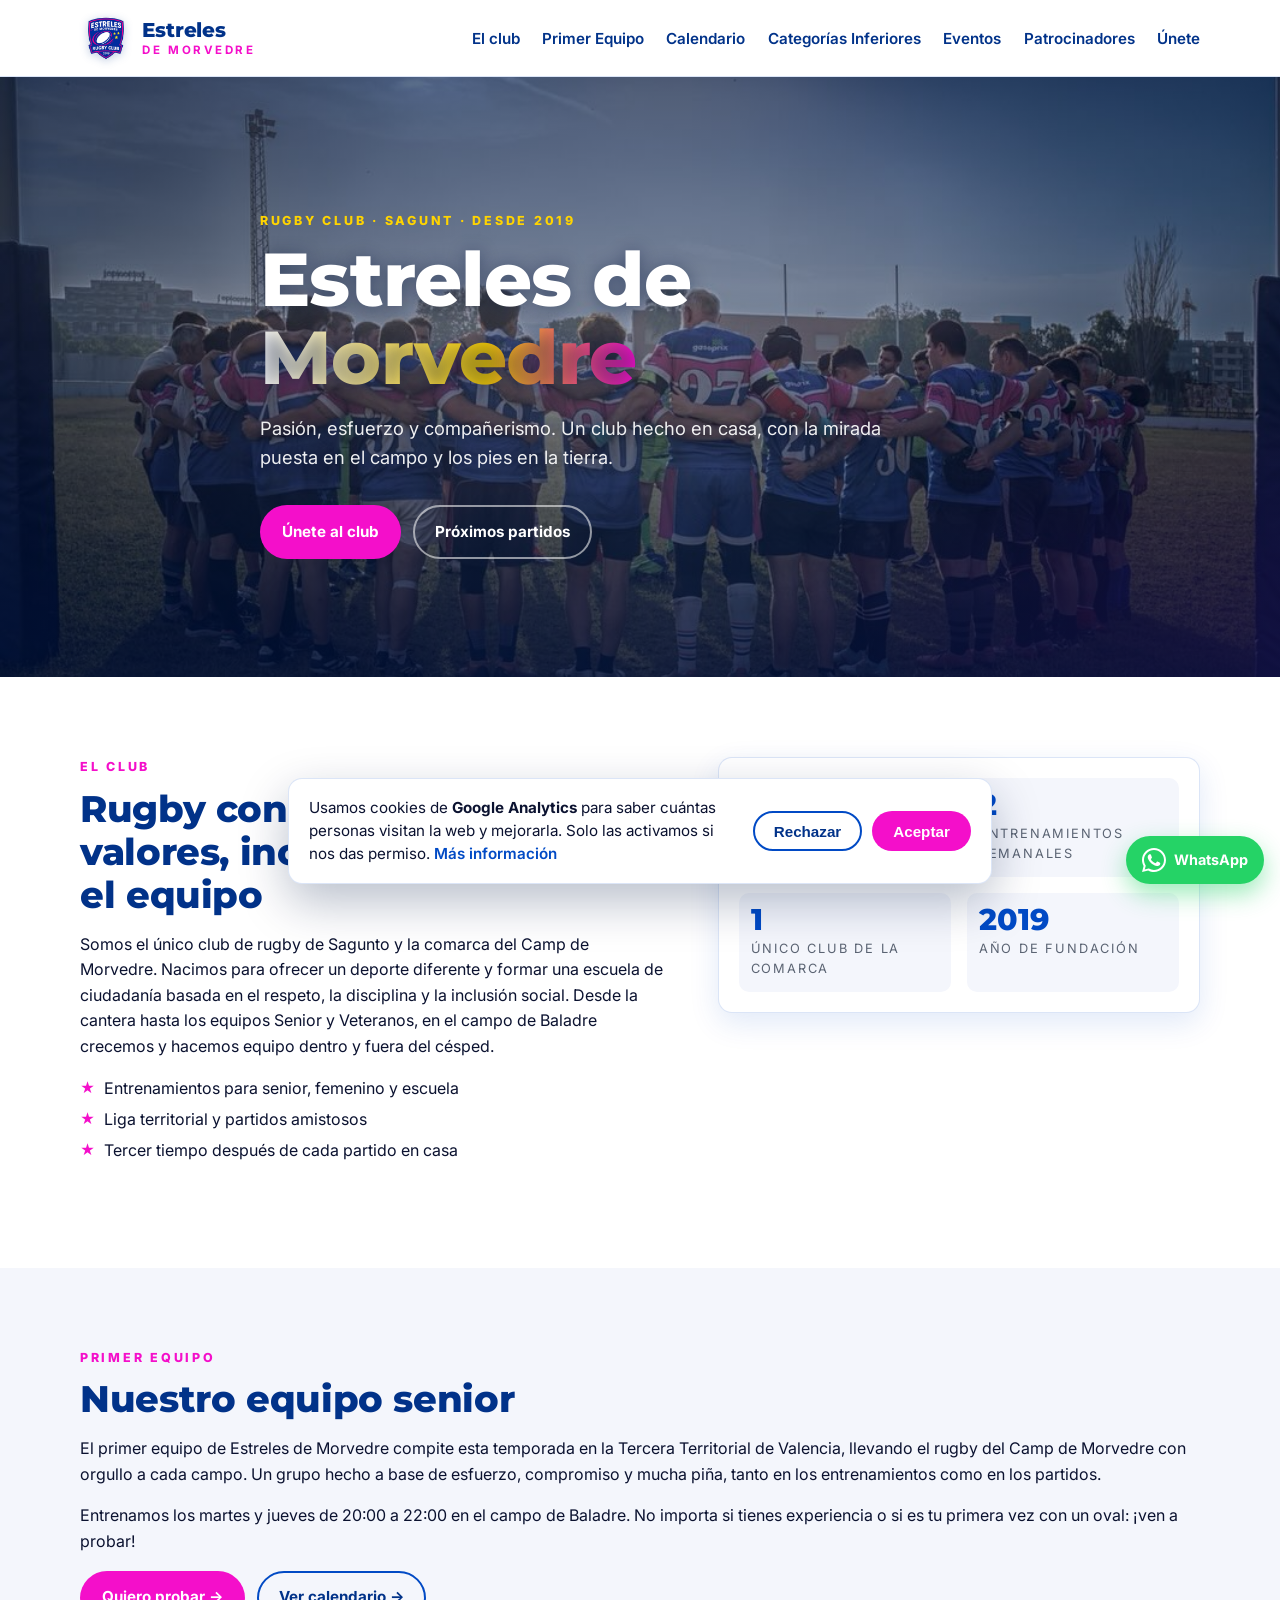
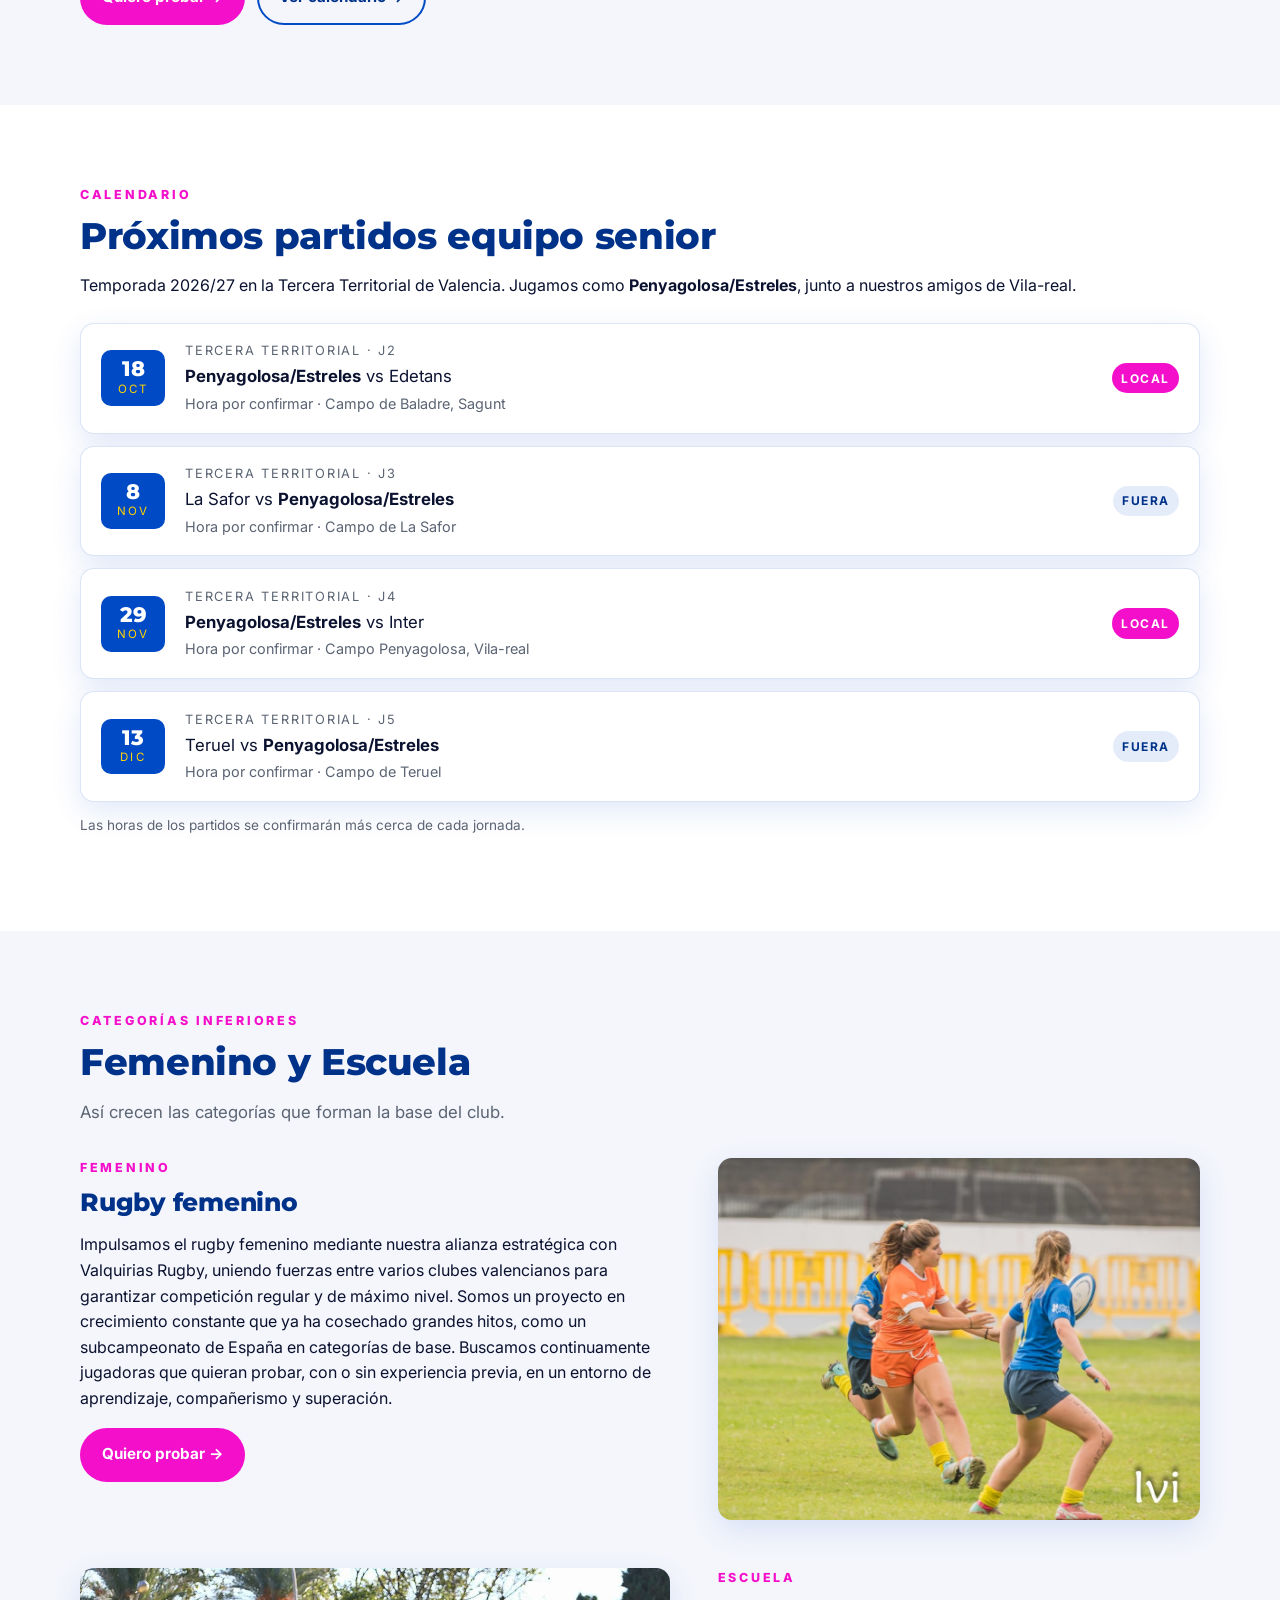
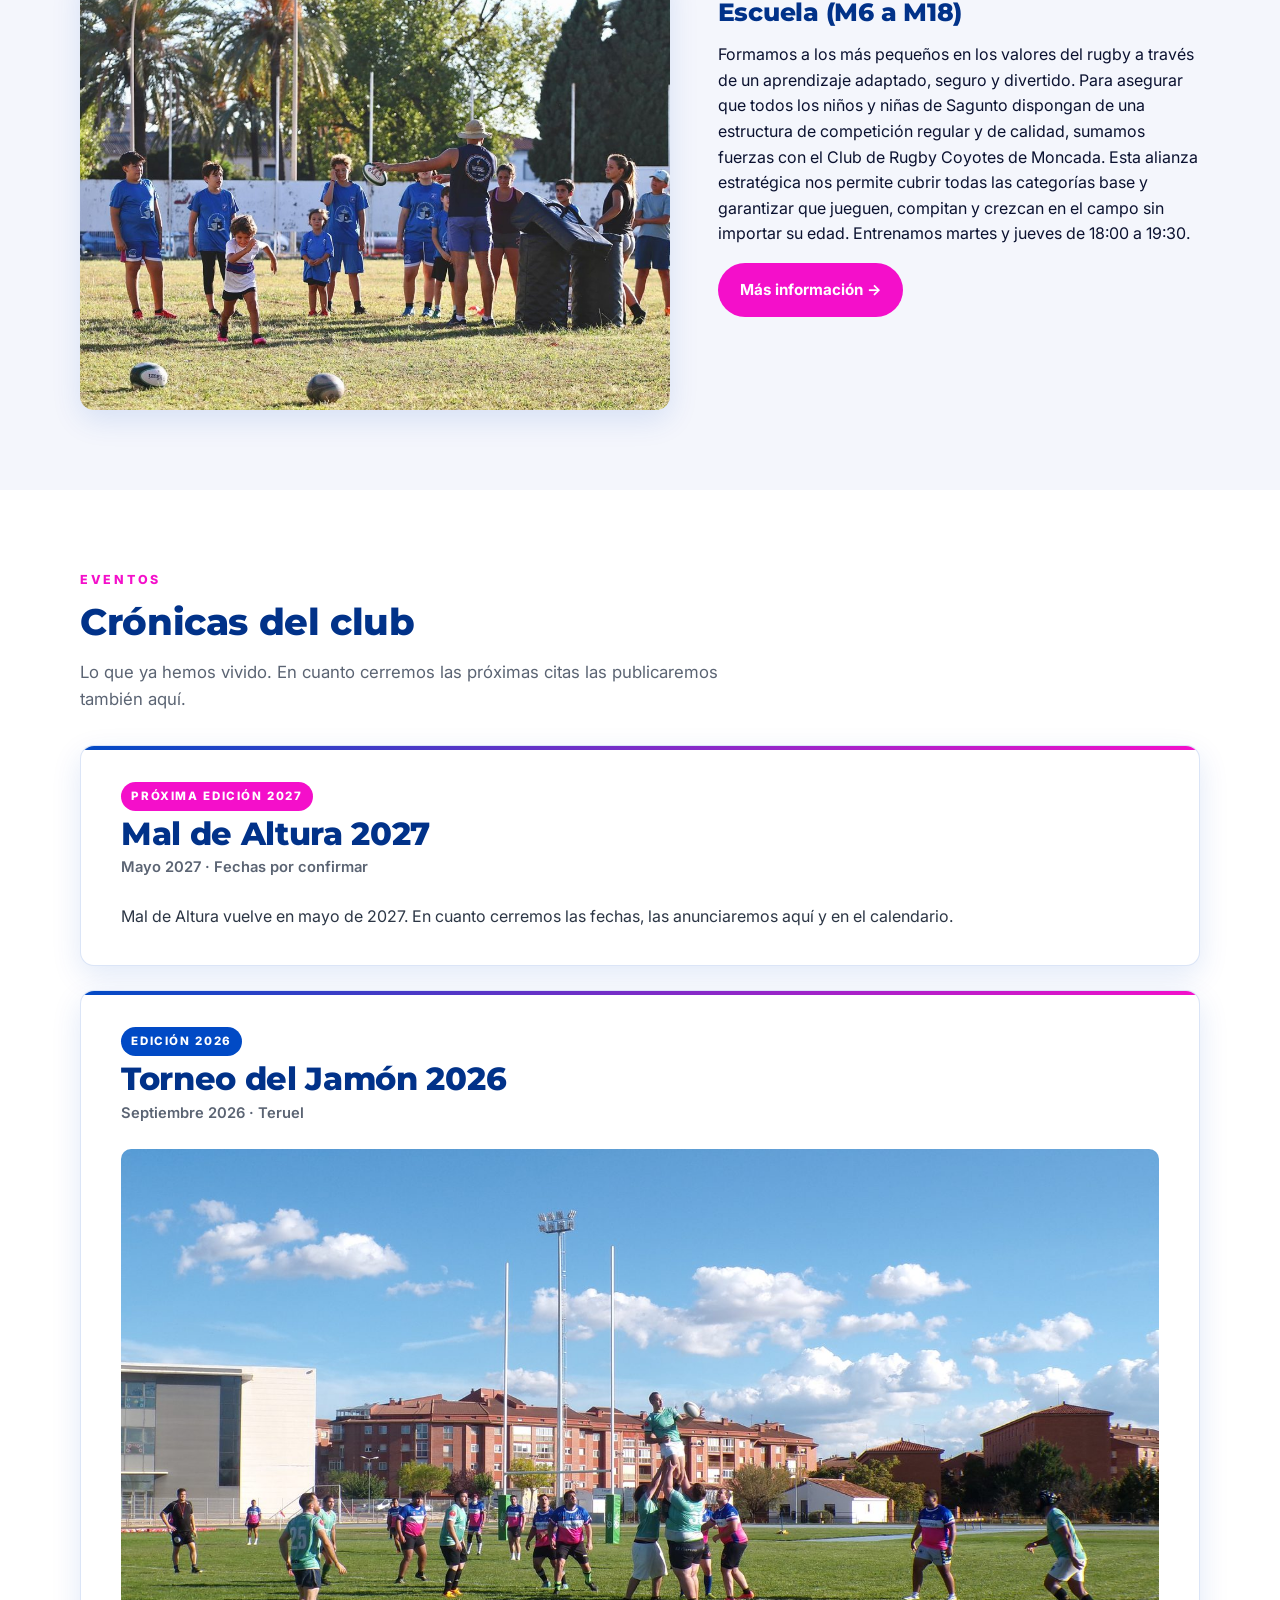
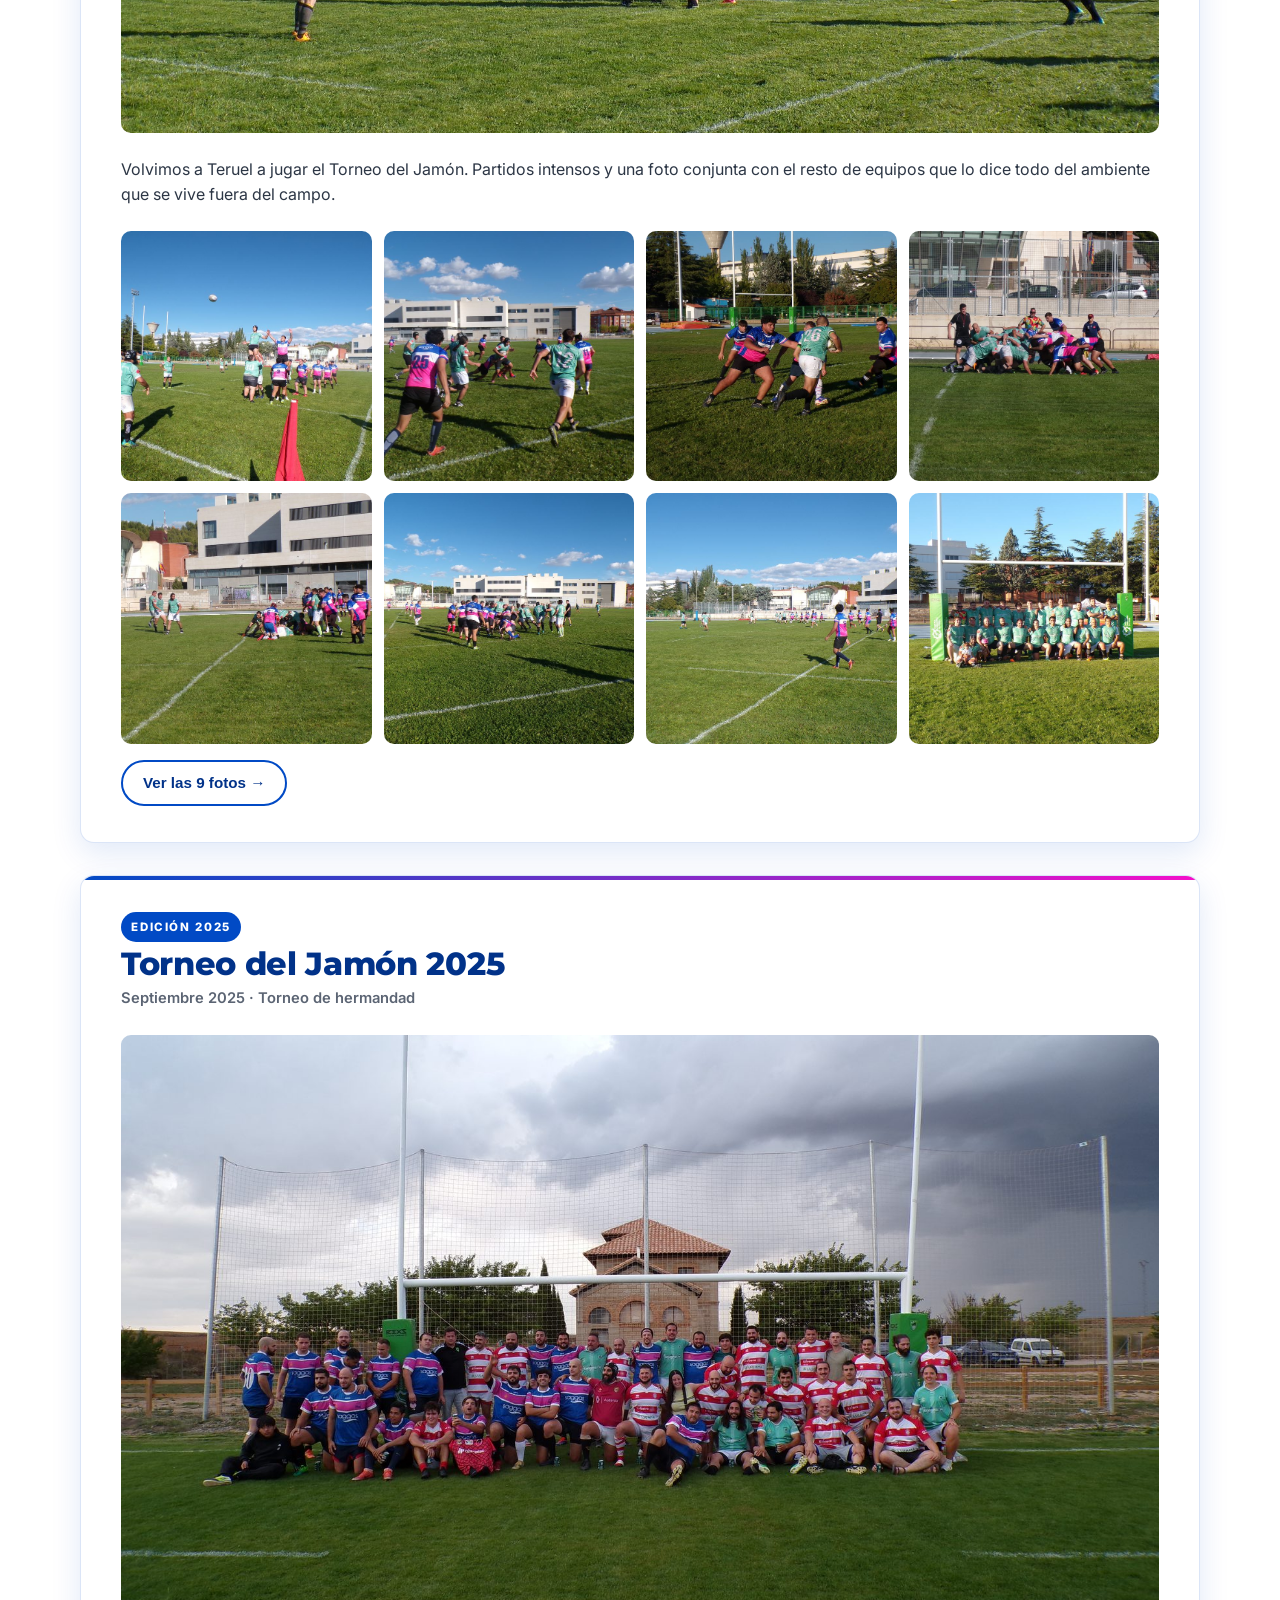
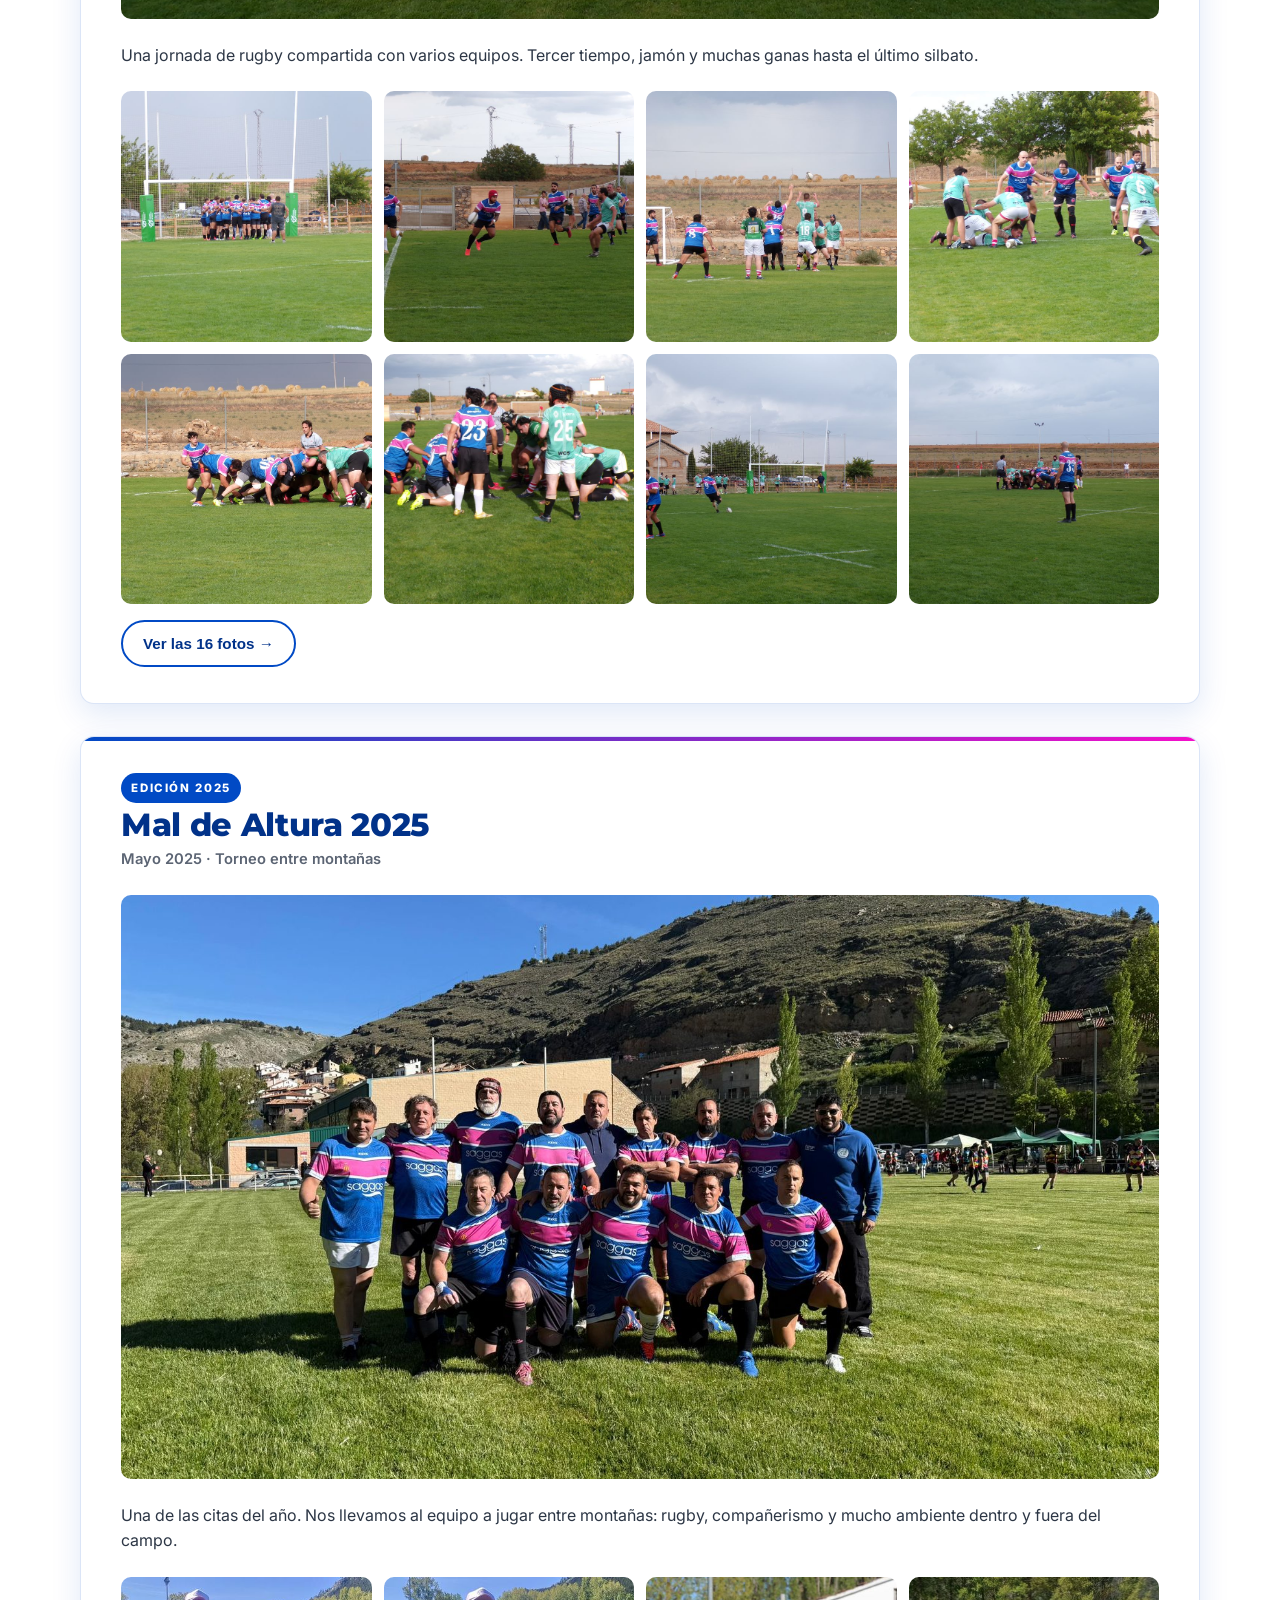
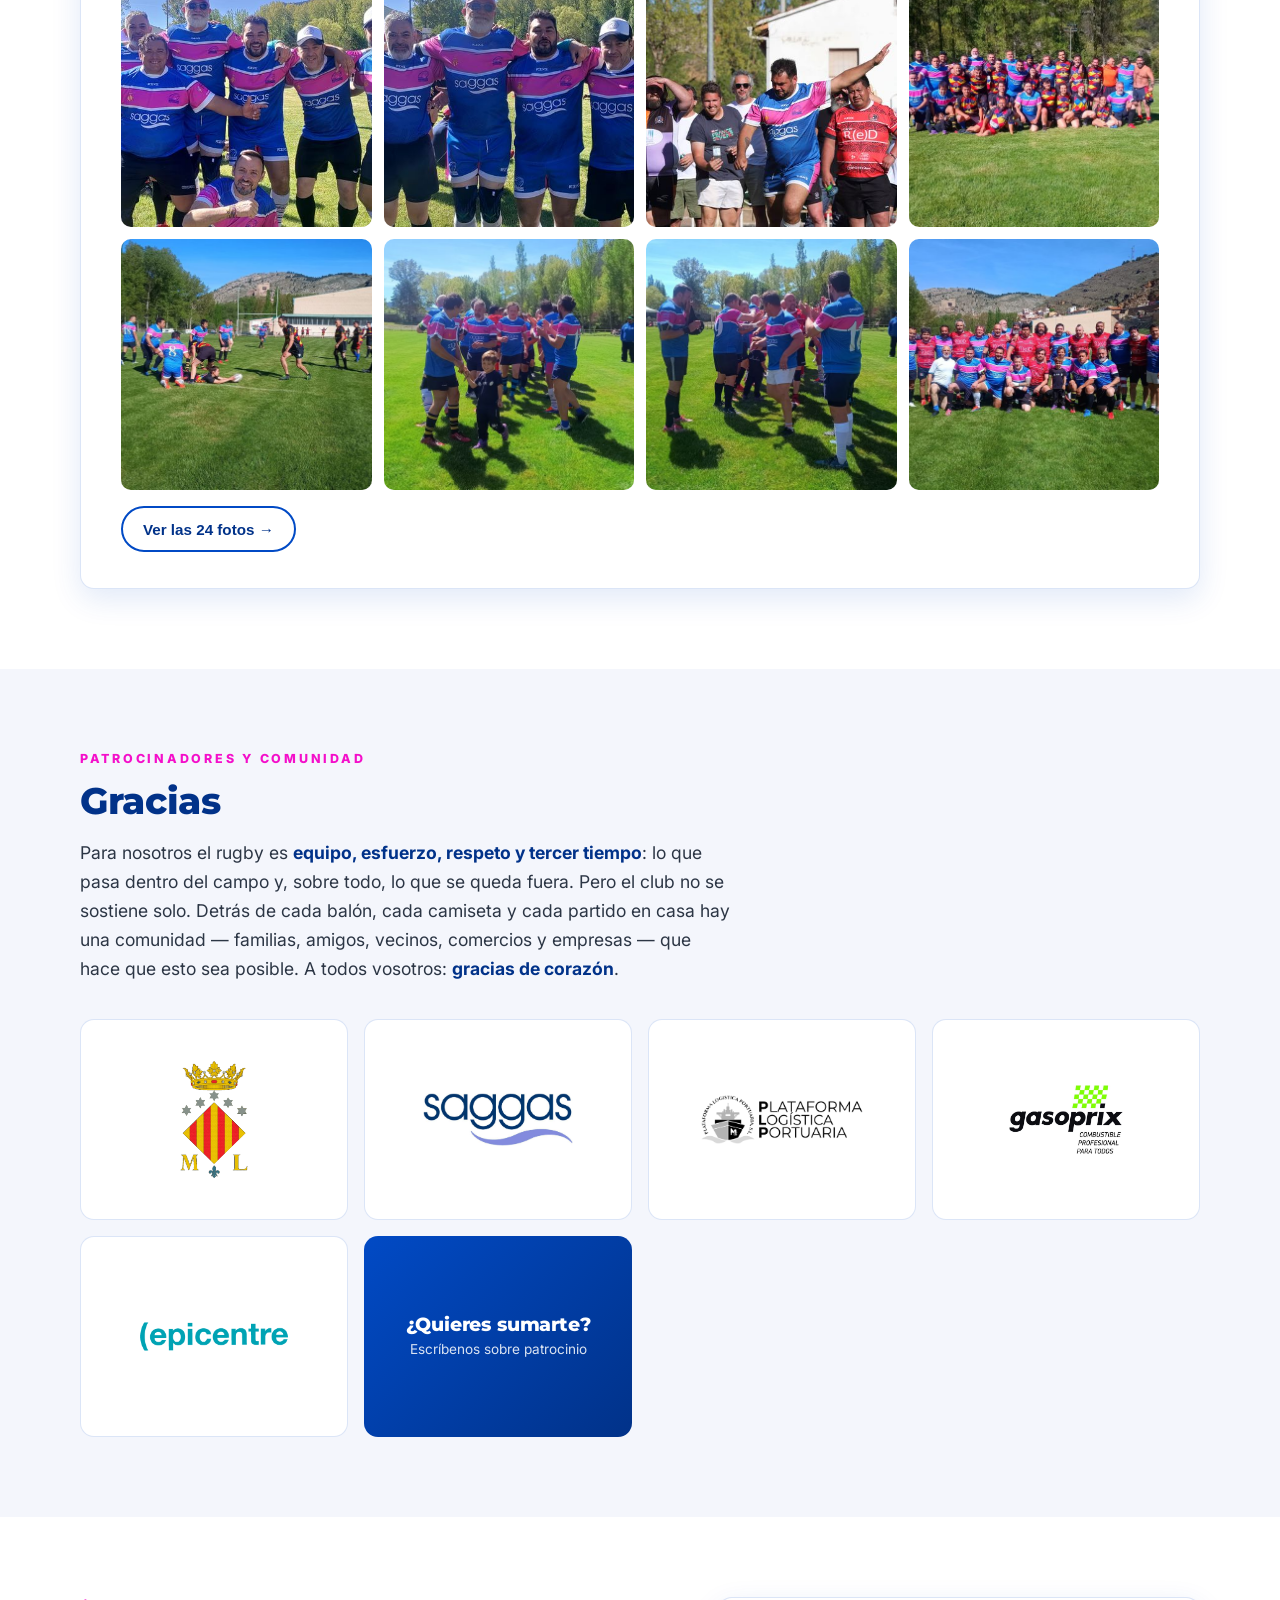
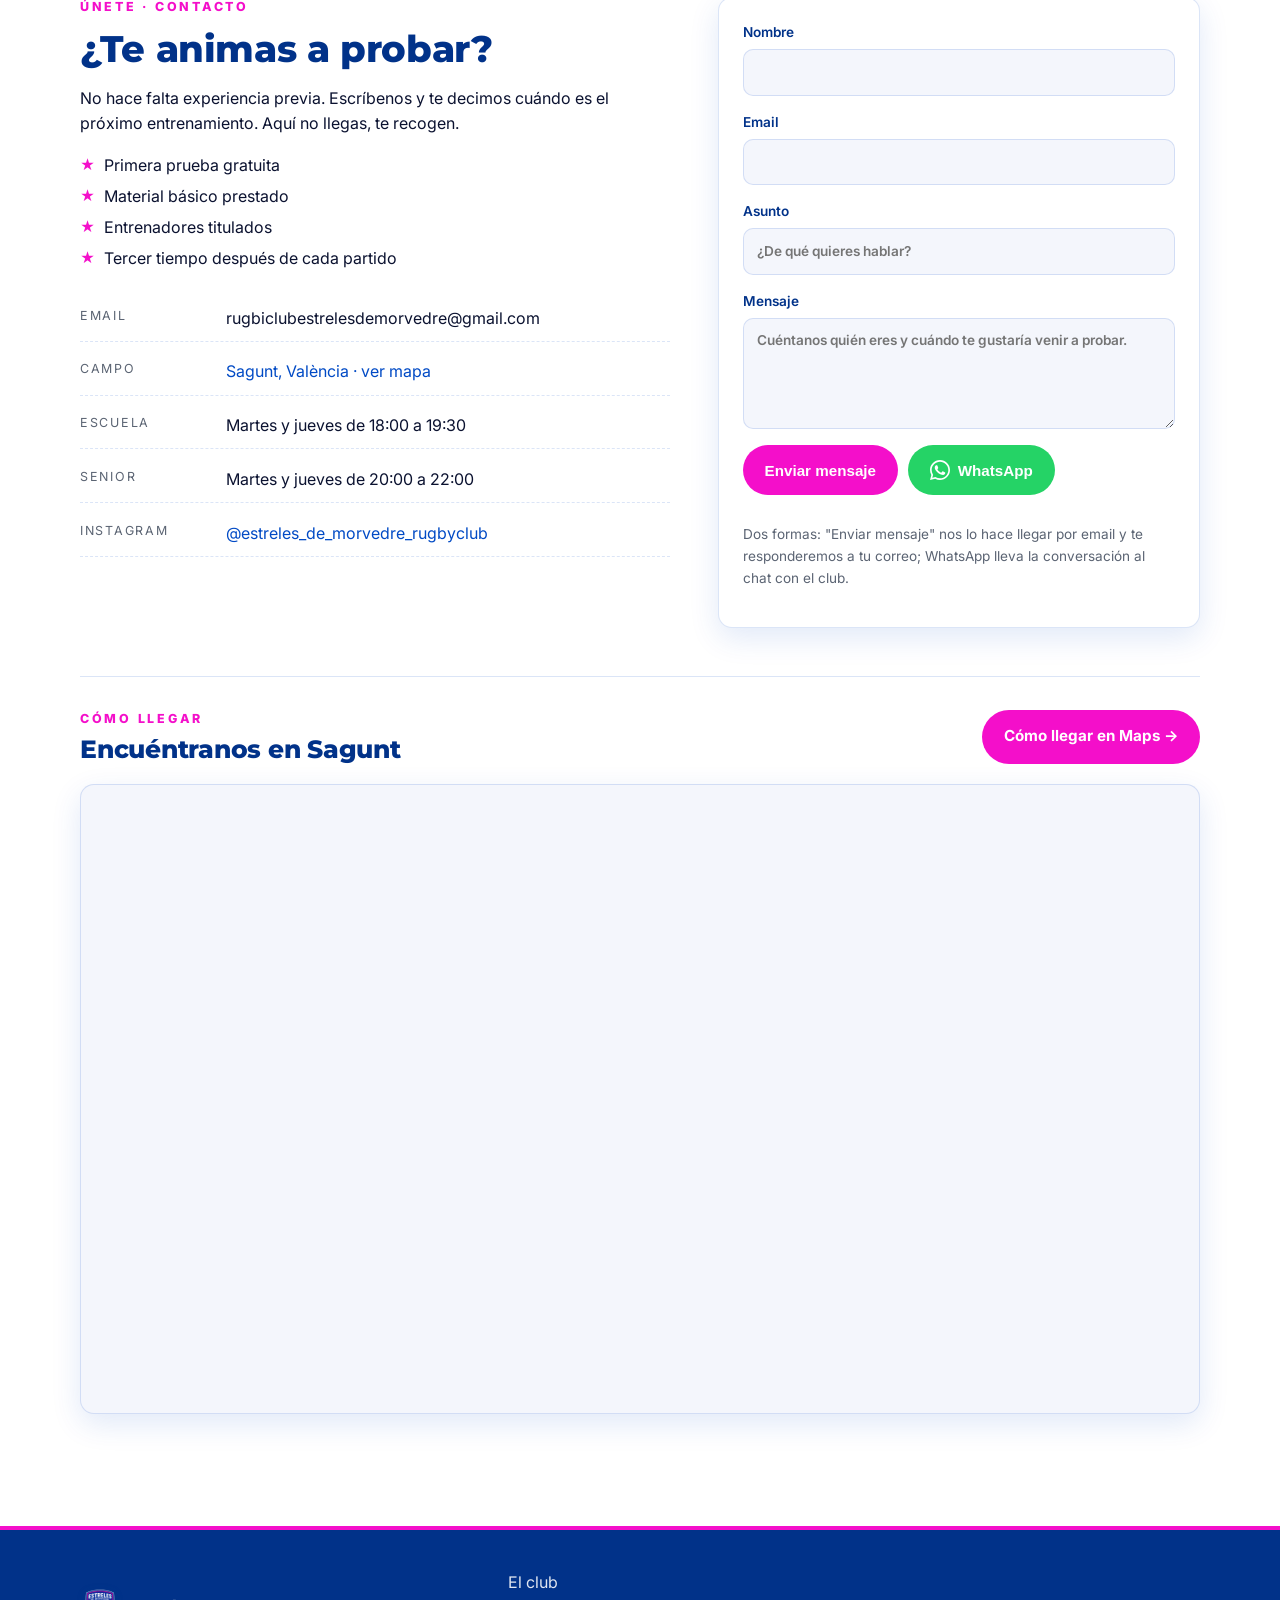
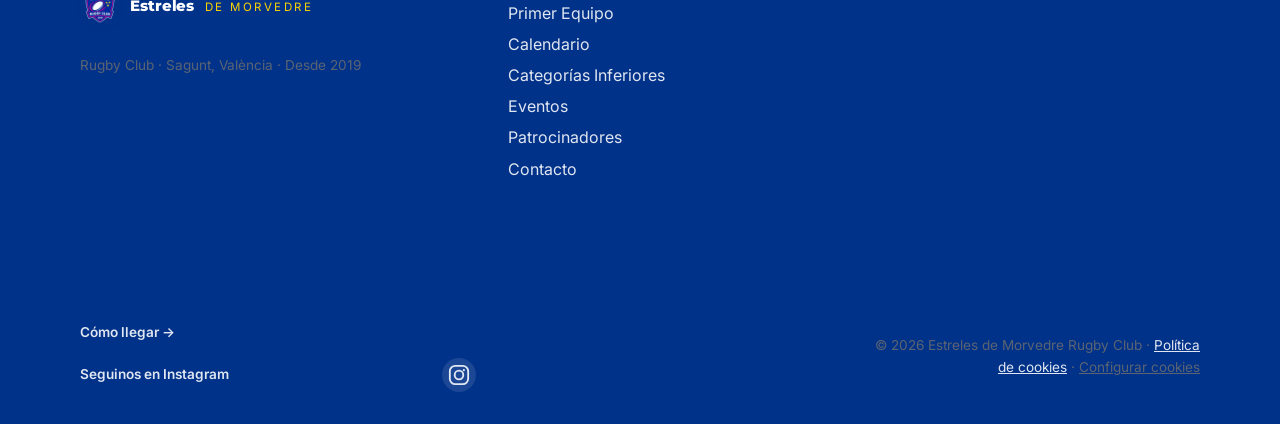
==== commit 5627267b: "SEO: título, descripción, títulos con año, alt de galerías y datos - <title>: "Estreles de Morvedre " ====
--- a/index.html
+++ b/index.html
@@ -3,8 +3,8 @@
 <head>
   <meta charset="utf-8" />
   <meta name="viewport" content="width=device-width, initial-scale=1" />
-  <title>Estreles de Morvedre Rugby Club</title>
-  <meta name="description" content="Estreles de Morvedre Rugby Club. Club de rugby de Sagunt fundado en 2019. Pasión, esfuerzo y compañerismo." />
+  <title>Estreles de Morvedre · Club de rugby en Sagunto (Sagunt)</title>
+  <meta name="description" content="Club de rugby de Sagunto y el Camp de Morvedre desde 2019. Equipo senior, rugby femenino y escuela de M6 a M18. ¡Ven a probar sin compromiso!" />
   <meta name="theme-color" content="#014AC5" />
   <!-- Que iOS no convierta el email en un enlace automáticamente -->
   <meta name="format-detection" content="email=no" />
@@ -16,22 +16,22 @@
 
   <meta property="og:type" content="website" />
   <meta property="og:site_name" content="Estreles de Morvedre Rugby Club" />
-  <meta property="og:title" content="Estreles de Morvedre Rugby Club" />
-  <meta property="og:description" content="Club de rugby de Sagunt fundado en 2019. Pasión, esfuerzo y compañerismo. Únete al equipo." />
+  <meta property="og:title" content="Estreles de Morvedre · Club de rugby en Sagunto" />
+  <meta property="og:description" content="Club de rugby de Sagunto desde 2019: equipo senior, rugby femenino y escuela. Pasión, esfuerzo y compañerismo. ¡Ven a probar!" />
   <meta property="og:url" content="https://estrelesdemorvedre.com/" />
   <meta property="og:image" content="https://estrelesdemorvedre.com/assets/img/hero-team.jpg" />
   <meta property="og:image:width" content="1065" />
   <meta property="og:image:height" content="710" />
   <meta property="og:locale" content="es_ES" />
   <meta name="twitter:card" content="summary_large_image" />
-  <meta name="twitter:title" content="Estreles de Morvedre Rugby Club" />
-  <meta name="twitter:description" content="Club de rugby de Sagunt fundado en 2019. Pasión, esfuerzo y compañerismo." />
+  <meta name="twitter:title" content="Estreles de Morvedre · Club de rugby en Sagunto" />
+  <meta name="twitter:description" content="Club de rugby de Sagunto desde 2019: equipo senior, rugby femenino y escuela. ¡Ven a probar!" />
   <meta name="twitter:image" content="https://estrelesdemorvedre.com/assets/img/hero-team.jpg" />
 
   <link rel="preconnect" href="https://fonts.googleapis.com" />
   <link rel="preconnect" href="https://fonts.gstatic.com" crossorigin />
   <link href="https://fonts.googleapis.com/css2?family=Montserrat:wght@800&family=Inter:wght@400;500;700;800&display=swap" rel="stylesheet" />
-  <link rel="stylesheet" href="assets/css/styles.css?v=202610121430" />
+  <link rel="stylesheet" href="assets/css/styles.css?v=202610121530" />
 
   <script type="application/ld+json">
   {
@@ -41,6 +41,7 @@
     "url": "https://estrelesdemorvedre.com/",
     "logo": "https://estrelesdemorvedre.com/assets/img/escudo-hd.png",
     "image": "https://estrelesdemorvedre.com/assets/img/hero-team.jpg",
+    "description": "Club de rugby de Sagunto y el Camp de Morvedre desde 2019: equipo senior, rugby femenino y escuela de M6 a M18.",
     "sport": "Rugby",
     "foundingDate": "2019",
     "email": "rugbiclubestrelesdemorvedre@gmail.com",
@@ -49,6 +50,12 @@
       "addressLocality": "Sagunt",
       "addressRegion": "València",
       "addressCountry": "ES"
+    },
+    "location": {
+      "@type": "Place",
+      "name": "Campo de Baladre",
+      "address": { "@type": "PostalAddress", "addressLocality": "Sagunt", "addressRegion": "València", "addressCountry": "ES" },
+      "geo": { "@type": "GeoCoordinates", "latitude": 39.6718, "longitude": -0.2449 }
     },
     "sameAs": [
       "https://www.instagram.com/estreles_de_morvedre_rugbyclub/"
@@ -290,7 +297,7 @@
         <article class="cronica cronica-upcoming" id="cronica-mal-de-altura-27">
           <header class="cronica-head">
             <span class="event-tag">Próxima edición 2027</span>
-            <h3 class="cronica-title">Mal de Altura</h3>
+            <h3 class="cronica-title">Mal de Altura 2027</h3>
             <p class="cronica-meta">Mayo 2027 · Fechas por confirmar</p>
           </header>
           <p class="cronica-desc">
@@ -303,7 +310,7 @@
           <article class="cronica" id="cronica-torneo-del-jamon-26">
             <header class="cronica-head">
               <span class="event-tag event-tag-past">Edición 2026</span>
-              <h3 class="cronica-title">Torneo del Jamón</h3>
+              <h3 class="cronica-title">Torneo del Jamón 2026</h3>
               <p class="cronica-meta">Septiembre 2026 · Teruel</p>
             </header>
             <a data-lightbox="torneo-del-jamon-26" class="cronica-hero" href="assets/img/eventos/torneo-del-jamon-26/portada-web.jpg" aria-label="Abrir portada del Torneo del Jamón 2026">
@@ -318,15 +325,15 @@
             </p>
             <div class="cronica-photos">
               <div class="gallery-grid" data-collapsed="true" id="gallery-torneo-del-jamon-26">
-              <a data-lightbox="torneo-del-jamon-26" href="assets/img/eventos/torneo-del-jamon-26/01-web.jpg"><img loading="lazy" src="assets/img/eventos/torneo-del-jamon-26/01-thumb.jpg" alt="" /></a>
-              <a data-lightbox="torneo-del-jamon-26" href="assets/img/eventos/torneo-del-jamon-26/02-web.jpg"><img loading="lazy" src="assets/img/eventos/torneo-del-jamon-26/02-thumb.jpg" alt="" /></a>
-              <a data-lightbox="torneo-del-jamon-26" href="assets/img/eventos/torneo-del-jamon-26/03-web.jpg"><img loading="lazy" src="assets/img/eventos/torneo-del-jamon-26/03-thumb.jpg" alt="" /></a>
-              <a data-lightbox="torneo-del-jamon-26" href="assets/img/eventos/torneo-del-jamon-26/04-web.jpg"><img loading="lazy" src="assets/img/eventos/torneo-del-jamon-26/04-thumb.jpg" alt="" /></a>
-              <a data-lightbox="torneo-del-jamon-26" href="assets/img/eventos/torneo-del-jamon-26/05-web.jpg"><img loading="lazy" src="assets/img/eventos/torneo-del-jamon-26/05-thumb.jpg" alt="" /></a>
-              <a data-lightbox="torneo-del-jamon-26" href="assets/img/eventos/torneo-del-jamon-26/06-web.jpg"><img loading="lazy" src="assets/img/eventos/torneo-del-jamon-26/06-thumb.jpg" alt="" /></a>
-              <a data-lightbox="torneo-del-jamon-26" href="assets/img/eventos/torneo-del-jamon-26/07-web.jpg"><img loading="lazy" src="assets/img/eventos/torneo-del-jamon-26/07-thumb.jpg" alt="" /></a>
-              <a data-lightbox="torneo-del-jamon-26" href="assets/img/eventos/torneo-del-jamon-26/08-web.jpg"><img loading="lazy" src="assets/img/eventos/torneo-del-jamon-26/08-thumb.jpg" alt="" /></a>
-              <a data-lightbox="torneo-del-jamon-26" href="assets/img/eventos/torneo-del-jamon-26/09-web.jpg"><img loading="lazy" src="assets/img/eventos/torneo-del-jamon-26/09-thumb.jpg" alt="" /></a>
+              <a data-lightbox="torneo-del-jamon-26" href="assets/img/eventos/torneo-del-jamon-26/01-web.jpg"><img loading="lazy" src="assets/img/eventos/torneo-del-jamon-26/01-thumb.jpg" alt="Torneo del Jamón 2026 en Teruel, foto 1" /></a>
+              <a data-lightbox="torneo-del-jamon-26" href="assets/img/eventos/torneo-del-jamon-26/02-web.jpg"><img loading="lazy" src="assets/img/eventos/torneo-del-jamon-26/02-thumb.jpg" alt="Torneo del Jamón 2026 en Teruel, foto 2" /></a>
+              <a data-lightbox="torneo-del-jamon-26" href="assets/img/eventos/torneo-del-jamon-26/03-web.jpg"><img loading="lazy" src="assets/img/eventos/torneo-del-jamon-26/03-thumb.jpg" alt="Torneo del Jamón 2026 en Teruel, foto 3" /></a>
+              <a data-lightbox="torneo-del-jamon-26" href="assets/img/eventos/torneo-del-jamon-26/04-web.jpg"><img loading="lazy" src="assets/img/eventos/torneo-del-jamon-26/04-thumb.jpg" alt="Torneo del Jamón 2026 en Teruel, foto 4" /></a>
+              <a data-lightbox="torneo-del-jamon-26" href="assets/img/eventos/torneo-del-jamon-26/05-web.jpg"><img loading="lazy" src="assets/img/eventos/torneo-del-jamon-26/05-thumb.jpg" alt="Torneo del Jamón 2026 en Teruel, foto 5" /></a>
+              <a data-lightbox="torneo-del-jamon-26" href="assets/img/eventos/torneo-del-jamon-26/06-web.jpg"><img loading="lazy" src="assets/img/eventos/torneo-del-jamon-26/06-thumb.jpg" alt="Torneo del Jamón 2026 en Teruel, foto 6" /></a>
+              <a data-lightbox="torneo-del-jamon-26" href="assets/img/eventos/torneo-del-jamon-26/07-web.jpg"><img loading="lazy" src="assets/img/eventos/torneo-del-jamon-26/07-thumb.jpg" alt="Torneo del Jamón 2026 en Teruel, foto 7" /></a>
+              <a data-lightbox="torneo-del-jamon-26" href="assets/img/eventos/torneo-del-jamon-26/08-web.jpg"><img loading="lazy" src="assets/img/eventos/torneo-del-jamon-26/08-thumb.jpg" alt="Torneo del Jamón 2026 en Teruel, foto 8" /></a>
+              <a data-lightbox="torneo-del-jamon-26" href="assets/img/eventos/torneo-del-jamon-26/09-web.jpg"><img loading="lazy" src="assets/img/eventos/torneo-del-jamon-26/09-thumb.jpg" alt="Torneo del Jamón 2026 en Teruel, foto 9" /></a>
               </div>
               <button class="btn btn-ghost-blue cronica-toggle"
                       type="button"
@@ -342,7 +349,7 @@
           <article class="cronica" id="cronica-torneo-del-jamon-25">
             <header class="cronica-head">
               <span class="event-tag event-tag-past">Edición 2025</span>
-              <h3 class="cronica-title">Torneo del Jamón</h3>
+              <h3 class="cronica-title">Torneo del Jamón 2025</h3>
               <p class="cronica-meta">Septiembre 2025 · Torneo de hermandad</p>
             </header>
             <a data-lightbox="torneo-del-jamon-25" class="cronica-hero" href="assets/img/eventos/torneo-del-jamon-25/portada-web.jpg" aria-label="Abrir portada del Torneo del Jamón 2025">
@@ -356,22 +363,22 @@
             </p>
             <div class="cronica-photos">
               <div class="gallery-grid" data-collapsed="true" id="gallery-torneo-del-jamon-25">
-              <a data-lightbox="torneo-del-jamon-25" href="assets/img/eventos/torneo-del-jamon-25/01-web.jpg"><img loading="lazy" src="assets/img/eventos/torneo-del-jamon-25/01-thumb.jpg" alt="" /></a>
-              <a data-lightbox="torneo-del-jamon-25" href="assets/img/eventos/torneo-del-jamon-25/02-web.jpg"><img loading="lazy" src="assets/img/eventos/torneo-del-jamon-25/02-thumb.jpg" alt="" /></a>
-              <a data-lightbox="torneo-del-jamon-25" href="assets/img/eventos/torneo-del-jamon-25/03-web.jpg"><img loading="lazy" src="assets/img/eventos/torneo-del-jamon-25/03-thumb.jpg" alt="" /></a>
-              <a data-lightbox="torneo-del-jamon-25" href="assets/img/eventos/torneo-del-jamon-25/04-web.jpg"><img loading="lazy" src="assets/img/eventos/torneo-del-jamon-25/04-thumb.jpg" alt="" /></a>
-              <a data-lightbox="torneo-del-jamon-25" href="assets/img/eventos/torneo-del-jamon-25/05-web.jpg"><img loading="lazy" src="assets/img/eventos/torneo-del-jamon-25/05-thumb.jpg" alt="" /></a>
-              <a data-lightbox="torneo-del-jamon-25" href="assets/img/eventos/torneo-del-jamon-25/06-web.jpg"><img loading="lazy" src="assets/img/eventos/torneo-del-jamon-25/06-thumb.jpg" alt="" /></a>
-              <a data-lightbox="torneo-del-jamon-25" href="assets/img/eventos/torneo-del-jamon-25/07-web.jpg"><img loading="lazy" src="assets/img/eventos/torneo-del-jamon-25/07-thumb.jpg" alt="" /></a>
-              <a data-lightbox="torneo-del-jamon-25" href="assets/img/eventos/torneo-del-jamon-25/08-web.jpg"><img loading="lazy" src="assets/img/eventos/torneo-del-jamon-25/08-thumb.jpg" alt="" /></a>
-              <a data-lightbox="torneo-del-jamon-25" href="assets/img/eventos/torneo-del-jamon-25/09-web.jpg"><img loading="lazy" src="assets/img/eventos/torneo-del-jamon-25/09-thumb.jpg" alt="" /></a>
-              <a data-lightbox="torneo-del-jamon-25" href="assets/img/eventos/torneo-del-jamon-25/10-web.jpg"><img loading="lazy" src="assets/img/eventos/torneo-del-jamon-25/10-thumb.jpg" alt="" /></a>
-              <a data-lightbox="torneo-del-jamon-25" href="assets/img/eventos/torneo-del-jamon-25/11-web.jpg"><img loading="lazy" src="assets/img/eventos/torneo-del-jamon-25/11-thumb.jpg" alt="" /></a>
-              <a data-lightbox="torneo-del-jamon-25" href="assets/img/eventos/torneo-del-jamon-25/12-web.jpg"><img loading="lazy" src="assets/img/eventos/torneo-del-jamon-25/12-thumb.jpg" alt="" /></a>
-              <a data-lightbox="torneo-del-jamon-25" href="assets/img/eventos/torneo-del-jamon-25/13-web.jpg"><img loading="lazy" src="assets/img/eventos/torneo-del-jamon-25/13-thumb.jpg" alt="" /></a>
-              <a data-lightbox="torneo-del-jamon-25" href="assets/img/eventos/torneo-del-jamon-25/14-web.jpg"><img loading="lazy" src="assets/img/eventos/torneo-del-jamon-25/14-thumb.jpg" alt="" /></a>
-              <a data-lightbox="torneo-del-jamon-25" href="assets/img/eventos/torneo-del-jamon-25/15-web.jpg"><img loading="lazy" src="assets/img/eventos/torneo-del-jamon-25/15-thumb.jpg" alt="" /></a>
-              <a data-lightbox="torneo-del-jamon-25" href="assets/img/eventos/torneo-del-jamon-25/16-web.jpg"><img loading="lazy" src="assets/img/eventos/torneo-del-jamon-25/16-thumb.jpg" alt="" /></a>
+              <a data-lightbox="torneo-del-jamon-25" href="assets/img/eventos/torneo-del-jamon-25/01-web.jpg"><img loading="lazy" src="assets/img/eventos/torneo-del-jamon-25/01-thumb.jpg" alt="Torneo del Jamón 2025, foto 1" /></a>
+              <a data-lightbox="torneo-del-jamon-25" href="assets/img/eventos/torneo-del-jamon-25/02-web.jpg"><img loading="lazy" src="assets/img/eventos/torneo-del-jamon-25/02-thumb.jpg" alt="Torneo del Jamón 2025, foto 2" /></a>
+              <a data-lightbox="torneo-del-jamon-25" href="assets/img/eventos/torneo-del-jamon-25/03-web.jpg"><img loading="lazy" src="assets/img/eventos/torneo-del-jamon-25/03-thumb.jpg" alt="Torneo del Jamón 2025, foto 3" /></a>
+              <a data-lightbox="torneo-del-jamon-25" href="assets/img/eventos/torneo-del-jamon-25/04-web.jpg"><img loading="lazy" src="assets/img/eventos/torneo-del-jamon-25/04-thumb.jpg" alt="Torneo del Jamón 2025, foto 4" /></a>
+              <a data-lightbox="torneo-del-jamon-25" href="assets/img/eventos/torneo-del-jamon-25/05-web.jpg"><img loading="lazy" src="assets/img/eventos/torneo-del-jamon-25/05-thumb.jpg" alt="Torneo del Jamón 2025, foto 5" /></a>
+              <a data-lightbox="torneo-del-jamon-25" href="assets/img/eventos/torneo-del-jamon-25/06-web.jpg"><img loading="lazy" src="assets/img/eventos/torneo-del-jamon-25/06-thumb.jpg" alt="Torneo del Jamón 2025, foto 6" /></a>
+              <a data-lightbox="torneo-del-jamon-25" href="assets/img/eventos/torneo-del-jamon-25/07-web.jpg"><img loading="lazy" src="assets/img/eventos/torneo-del-jamon-25/07-thumb.jpg" alt="Torneo del Jamón 2025, foto 7" /></a>
+              <a data-lightbox="torneo-del-jamon-25" href="assets/img/eventos/torneo-del-jamon-25/08-web.jpg"><img loading="lazy" src="assets/img/eventos/torneo-del-jamon-25/08-thumb.jpg" alt="Torneo del Jamón 2025, foto 8" /></a>
+              <a data-lightbox="torneo-del-jamon-25" href="assets/img/eventos/torneo-del-jamon-25/09-web.jpg"><img loading="lazy" src="assets/img/eventos/torneo-del-jamon-25/09-thumb.jpg" alt="Torneo del Jamón 2025, foto 9" /></a>
+              <a data-lightbox="torneo-del-jamon-25" href="assets/img/eventos/torneo-del-jamon-25/10-web.jpg"><img loading="lazy" src="assets/img/eventos/torneo-del-jamon-25/10-thumb.jpg" alt="Torneo del Jamón 2025, foto 10" /></a>
+              <a data-lightbox="torneo-del-jamon-25" href="assets/img/eventos/torneo-del-jamon-25/11-web.jpg"><img loading="lazy" src="assets/img/eventos/torneo-del-jamon-25/11-thumb.jpg" alt="Torneo del Jamón 2025, foto 11" /></a>
+              <a data-lightbox="torneo-del-jamon-25" href="assets/img/eventos/torneo-del-jamon-25/12-web.jpg"><img loading="lazy" src="assets/img/eventos/torneo-del-jamon-25/12-thumb.jpg" alt="Torneo del Jamón 2025, foto 12" /></a>
+              <a data-lightbox="torneo-del-jamon-25" href="assets/img/eventos/torneo-del-jamon-25/13-web.jpg"><img loading="lazy" src="assets/img/eventos/torneo-del-jamon-25/13-thumb.jpg" alt="Torneo del Jamón 2025, foto 13" /></a>
+              <a data-lightbox="torneo-del-jamon-25" href="assets/img/eventos/torneo-del-jamon-25/14-web.jpg"><img loading="lazy" src="assets/img/eventos/torneo-del-jamon-25/14-thumb.jpg" alt="Torneo del Jamón 2025, foto 14" /></a>
+              <a data-lightbox="torneo-del-jamon-25" href="assets/img/eventos/torneo-del-jamon-25/15-web.jpg"><img loading="lazy" src="assets/img/eventos/torneo-del-jamon-25/15-thumb.jpg" alt="Torneo del Jamón 2025, foto 15" /></a>
+              <a data-lightbox="torneo-del-jamon-25" href="assets/img/eventos/torneo-del-jamon-25/16-web.jpg"><img loading="lazy" src="assets/img/eventos/torneo-del-jamon-25/16-thumb.jpg" alt="Torneo del Jamón 2025, foto 16" /></a>
               </div>
               <button class="btn btn-ghost-blue cronica-toggle"
                       type="button"
@@ -387,7 +394,7 @@
           <article class="cronica" id="cronica-mal-de-altura-25">
             <header class="cronica-head">
               <span class="event-tag event-tag-past">Edición 2025</span>
-              <h3 class="cronica-title">Mal de Altura</h3>
+              <h3 class="cronica-title">Mal de Altura 2025</h3>
               <p class="cronica-meta">Mayo 2025 · Torneo entre montañas</p>
             </header>
             <a data-lightbox="mal-de-altura-25" class="cronica-hero" href="assets/img/eventos/mal-de-altura-25/portada-web.jpg" aria-label="Abrir portada de Mal de Altura 2025">
@@ -402,30 +409,30 @@
             </p>
             <div class="cronica-photos">
               <div class="gallery-grid" data-collapsed="true" id="gallery-mal-de-altura-25">
-              <a data-lightbox="mal-de-altura-25" href="assets/img/eventos/mal-de-altura-25/01-web.jpg"><img loading="lazy" src="assets/img/eventos/mal-de-altura-25/01-thumb.jpg" alt="" /></a>
-              <a data-lightbox="mal-de-altura-25" href="assets/img/eventos/mal-de-altura-25/02-web.jpg"><img loading="lazy" src="assets/img/eventos/mal-de-altura-25/02-thumb.jpg" alt="" /></a>
-              <a data-lightbox="mal-de-altura-25" href="assets/img/eventos/mal-de-altura-25/03-web.jpg"><img loading="lazy" src="assets/img/eventos/mal-de-altura-25/03-thumb.jpg" alt="" /></a>
-              <a data-lightbox="mal-de-altura-25" href="assets/img/eventos/mal-de-altura-25/04-web.jpg"><img loading="lazy" src="assets/img/eventos/mal-de-altura-25/04-thumb.jpg" alt="" /></a>
-              <a data-lightbox="mal-de-altura-25" href="assets/img/eventos/mal-de-altura-25/05-web.jpg"><img loading="lazy" src="assets/img/eventos/mal-de-altura-25/05-thumb.jpg" alt="" /></a>
-              <a data-lightbox="mal-de-altura-25" href="assets/img/eventos/mal-de-altura-25/06-web.jpg"><img loading="lazy" src="assets/img/eventos/mal-de-altura-25/06-thumb.jpg" alt="" /></a>
-              <a data-lightbox="mal-de-altura-25" href="assets/img/eventos/mal-de-altura-25/07-web.jpg"><img loading="lazy" src="assets/img/eventos/mal-de-altura-25/07-thumb.jpg" alt="" /></a>
-              <a data-lightbox="mal-de-altura-25" href="assets/img/eventos/mal-de-altura-25/08-web.jpg"><img loading="lazy" src="assets/img/eventos/mal-de-altura-25/08-thumb.jpg" alt="" /></a>
-              <a data-lightbox="mal-de-altura-25" href="assets/img/eventos/mal-de-altura-25/09-web.jpg"><img loading="lazy" src="assets/img/eventos/mal-de-altura-25/09-thumb.jpg" alt="" /></a>
-              <a data-lightbox="mal-de-altura-25" href="assets/img/eventos/mal-de-altura-25/10-web.jpg"><img loading="lazy" src="assets/img/eventos/mal-de-altura-25/10-thumb.jpg" alt="" /></a>
-              <a data-lightbox="mal-de-altura-25" href="assets/img/eventos/mal-de-altura-25/11-web.jpg"><img loading="lazy" src="assets/img/eventos/mal-de-altura-25/11-thumb.jpg" alt="" /></a>
-              <a data-lightbox="mal-de-altura-25" href="assets/img/eventos/mal-de-altura-25/12-web.jpg"><img loading="lazy" src="assets/img/eventos/mal-de-altura-25/12-thumb.jpg" alt="" /></a>
-              <a data-lightbox="mal-de-altura-25" href="assets/img/eventos/mal-de-altura-25/13-web.jpg"><img loading="lazy" src="assets/img/eventos/mal-de-altura-25/13-thumb.jpg" alt="" /></a>
-              <a data-lightbox="mal-de-altura-25" href="assets/img/eventos/mal-de-altura-25/14-web.jpg"><img loading="lazy" src="assets/img/eventos/mal-de-altura-25/14-thumb.jpg" alt="" /></a>
-              <a data-lightbox="mal-de-altura-25" href="assets/img/eventos/mal-de-altura-25/15-web.jpg"><img loading="lazy" src="assets/img/eventos/mal-de-altura-25/15-thumb.jpg" alt="" /></a>
-              <a data-lightbox="mal-de-altura-25" href="assets/img/eventos/mal-de-altura-25/16-web.jpg"><img loading="lazy" src="assets/img/eventos/mal-de-altura-25/16-thumb.jpg" alt="" /></a>
-              <a data-lightbox="mal-de-altura-25" href="assets/img/eventos/mal-de-altura-25/17-web.jpg"><img loading="lazy" src="assets/img/eventos/mal-de-altura-25/17-thumb.jpg" alt="" /></a>
-              <a data-lightbox="mal-de-altura-25" href="assets/img/eventos/mal-de-altura-25/18-web.jpg"><img loading="lazy" src="assets/img/eventos/mal-de-altura-25/18-thumb.jpg" alt="" /></a>
-              <a data-lightbox="mal-de-altura-25" href="assets/img/eventos/mal-de-altura-25/19-web.jpg"><img loading="lazy" src="assets/img/eventos/mal-de-altura-25/19-thumb.jpg" alt="" /></a>
-              <a data-lightbox="mal-de-altura-25" href="assets/img/eventos/mal-de-altura-25/20-web.jpg"><img loading="lazy" src="assets/img/eventos/mal-de-altura-25/20-thumb.jpg" alt="" /></a>
-              <a data-lightbox="mal-de-altura-25" href="assets/img/eventos/mal-de-altura-25/21-web.jpg"><img loading="lazy" src="assets/img/eventos/mal-de-altura-25/21-thumb.jpg" alt="" /></a>
-              <a data-lightbox="mal-de-altura-25" href="assets/img/eventos/mal-de-altura-25/22-web.jpg"><img loading="lazy" src="assets/img/eventos/mal-de-altura-25/22-thumb.jpg" alt="" /></a>
-              <a data-lightbox="mal-de-altura-25" href="assets/img/eventos/mal-de-altura-25/23-web.jpg"><img loading="lazy" src="assets/img/eventos/mal-de-altura-25/23-thumb.jpg" alt="" /></a>
-              <a data-lightbox="mal-de-altura-25" href="assets/img/eventos/mal-de-altura-25/24-web.jpg"><img loading="lazy" src="assets/img/eventos/mal-de-altura-25/24-thumb.jpg" alt="" /></a>
+              <a data-lightbox="mal-de-altura-25" href="assets/img/eventos/mal-de-altura-25/01-web.jpg"><img loading="lazy" src="assets/img/eventos/mal-de-altura-25/01-thumb.jpg" alt="Mal de Altura 2025, foto 1" /></a>
+              <a data-lightbox="mal-de-altura-25" href="assets/img/eventos/mal-de-altura-25/02-web.jpg"><img loading="lazy" src="assets/img/eventos/mal-de-altura-25/02-thumb.jpg" alt="Mal de Altura 2025, foto 2" /></a>
+              <a data-lightbox="mal-de-altura-25" href="assets/img/eventos/mal-de-altura-25/03-web.jpg"><img loading="lazy" src="assets/img/eventos/mal-de-altura-25/03-thumb.jpg" alt="Mal de Altura 2025, foto 3" /></a>
+              <a data-lightbox="mal-de-altura-25" href="assets/img/eventos/mal-de-altura-25/04-web.jpg"><img loading="lazy" src="assets/img/eventos/mal-de-altura-25/04-thumb.jpg" alt="Mal de Altura 2025, foto 4" /></a>
+              <a data-lightbox="mal-de-altura-25" href="assets/img/eventos/mal-de-altura-25/05-web.jpg"><img loading="lazy" src="assets/img/eventos/mal-de-altura-25/05-thumb.jpg" alt="Mal de Altura 2025, foto 5" /></a>
+              <a data-lightbox="mal-de-altura-25" href="assets/img/eventos/mal-de-altura-25/06-web.jpg"><img loading="lazy" src="assets/img/eventos/mal-de-altura-25/06-thumb.jpg" alt="Mal de Altura 2025, foto 6" /></a>
+              <a data-lightbox="mal-de-altura-25" href="assets/img/eventos/mal-de-altura-25/07-web.jpg"><img loading="lazy" src="assets/img/eventos/mal-de-altura-25/07-thumb.jpg" alt="Mal de Altura 2025, foto 7" /></a>
+              <a data-lightbox="mal-de-altura-25" href="assets/img/eventos/mal-de-altura-25/08-web.jpg"><img loading="lazy" src="assets/img/eventos/mal-de-altura-25/08-thumb.jpg" alt="Mal de Altura 2025, foto 8" /></a>
+              <a data-lightbox="mal-de-altura-25" href="assets/img/eventos/mal-de-altura-25/09-web.jpg"><img loading="lazy" src="assets/img/eventos/mal-de-altura-25/09-thumb.jpg" alt="Mal de Altura 2025, foto 9" /></a>
+              <a data-lightbox="mal-de-altura-25" href="assets/img/eventos/mal-de-altura-25/10-web.jpg"><img loading="lazy" src="assets/img/eventos/mal-de-altura-25/10-thumb.jpg" alt="Mal de Altura 2025, foto 10" /></a>
+              <a data-lightbox="mal-de-altura-25" href="assets/img/eventos/mal-de-altura-25/11-web.jpg"><img loading="lazy" src="assets/img/eventos/mal-de-altura-25/11-thumb.jpg" alt="Mal de Altura 2025, foto 11" /></a>
+              <a data-lightbox="mal-de-altura-25" href="assets/img/eventos/mal-de-altura-25/12-web.jpg"><img loading="lazy" src="assets/img/eventos/mal-de-altura-25/12-thumb.jpg" alt="Mal de Altura 2025, foto 12" /></a>
+              <a data-lightbox="mal-de-altura-25" href="assets/img/eventos/mal-de-altura-25/13-web.jpg"><img loading="lazy" src="assets/img/eventos/mal-de-altura-25/13-thumb.jpg" alt="Mal de Altura 2025, foto 13" /></a>
+              <a data-lightbox="mal-de-altura-25" href="assets/img/eventos/mal-de-altura-25/14-web.jpg"><img loading="lazy" src="assets/img/eventos/mal-de-altura-25/14-thumb.jpg" alt="Mal de Altura 2025, foto 14" /></a>
+              <a data-lightbox="mal-de-altura-25" href="assets/img/eventos/mal-de-altura-25/15-web.jpg"><img loading="lazy" src="assets/img/eventos/mal-de-altura-25/15-thumb.jpg" alt="Mal de Altura 2025, foto 15" /></a>
+              <a data-lightbox="mal-de-altura-25" href="assets/img/eventos/mal-de-altura-25/16-web.jpg"><img loading="lazy" src="assets/img/eventos/mal-de-altura-25/16-thumb.jpg" alt="Mal de Altura 2025, foto 16" /></a>
+              <a data-lightbox="mal-de-altura-25" href="assets/img/eventos/mal-de-altura-25/17-web.jpg"><img loading="lazy" src="assets/img/eventos/mal-de-altura-25/17-thumb.jpg" alt="Mal de Altura 2025, foto 17" /></a>
+              <a data-lightbox="mal-de-altura-25" href="assets/img/eventos/mal-de-altura-25/18-web.jpg"><img loading="lazy" src="assets/img/eventos/mal-de-altura-25/18-thumb.jpg" alt="Mal de Altura 2025, foto 18" /></a>
+              <a data-lightbox="mal-de-altura-25" href="assets/img/eventos/mal-de-altura-25/19-web.jpg"><img loading="lazy" src="assets/img/eventos/mal-de-altura-25/19-thumb.jpg" alt="Mal de Altura 2025, foto 19" /></a>
+              <a data-lightbox="mal-de-altura-25" href="assets/img/eventos/mal-de-altura-25/20-web.jpg"><img loading="lazy" src="assets/img/eventos/mal-de-altura-25/20-thumb.jpg" alt="Mal de Altura 2025, foto 20" /></a>
+              <a data-lightbox="mal-de-altura-25" href="assets/img/eventos/mal-de-altura-25/21-web.jpg"><img loading="lazy" src="assets/img/eventos/mal-de-altura-25/21-thumb.jpg" alt="Mal de Altura 2025, foto 21" /></a>
+              <a data-lightbox="mal-de-altura-25" href="assets/img/eventos/mal-de-altura-25/22-web.jpg"><img loading="lazy" src="assets/img/eventos/mal-de-altura-25/22-thumb.jpg" alt="Mal de Altura 2025, foto 22" /></a>
+              <a data-lightbox="mal-de-altura-25" href="assets/img/eventos/mal-de-altura-25/23-web.jpg"><img loading="lazy" src="assets/img/eventos/mal-de-altura-25/23-thumb.jpg" alt="Mal de Altura 2025, foto 23" /></a>
+              <a data-lightbox="mal-de-altura-25" href="assets/img/eventos/mal-de-altura-25/24-web.jpg"><img loading="lazy" src="assets/img/eventos/mal-de-altura-25/24-thumb.jpg" alt="Mal de Altura 2025, foto 24" /></a>
               </div>
               <button class="btn btn-ghost-blue cronica-toggle"
                       type="button"
@@ -644,6 +651,6 @@
     </div>
   </div>
 
-  <script src="assets/js/main.js?v=202610121430" defer></script>
+  <script src="assets/js/main.js?v=202610121530" defer></script>
 </body>
 </html>
--- a/assets/css/styles.css
+++ b/assets/css/styles.css
@@ -375,7 +375,10 @@
   color: var(--blue);
   line-height: 1;
 }
+.stat { min-width: 0; }
 .stat .label {
+  overflow-wrap: anywhere;
+  hyphens: auto;
   font-size: .8rem;
   color: var(--muted);
   text-transform: uppercase;
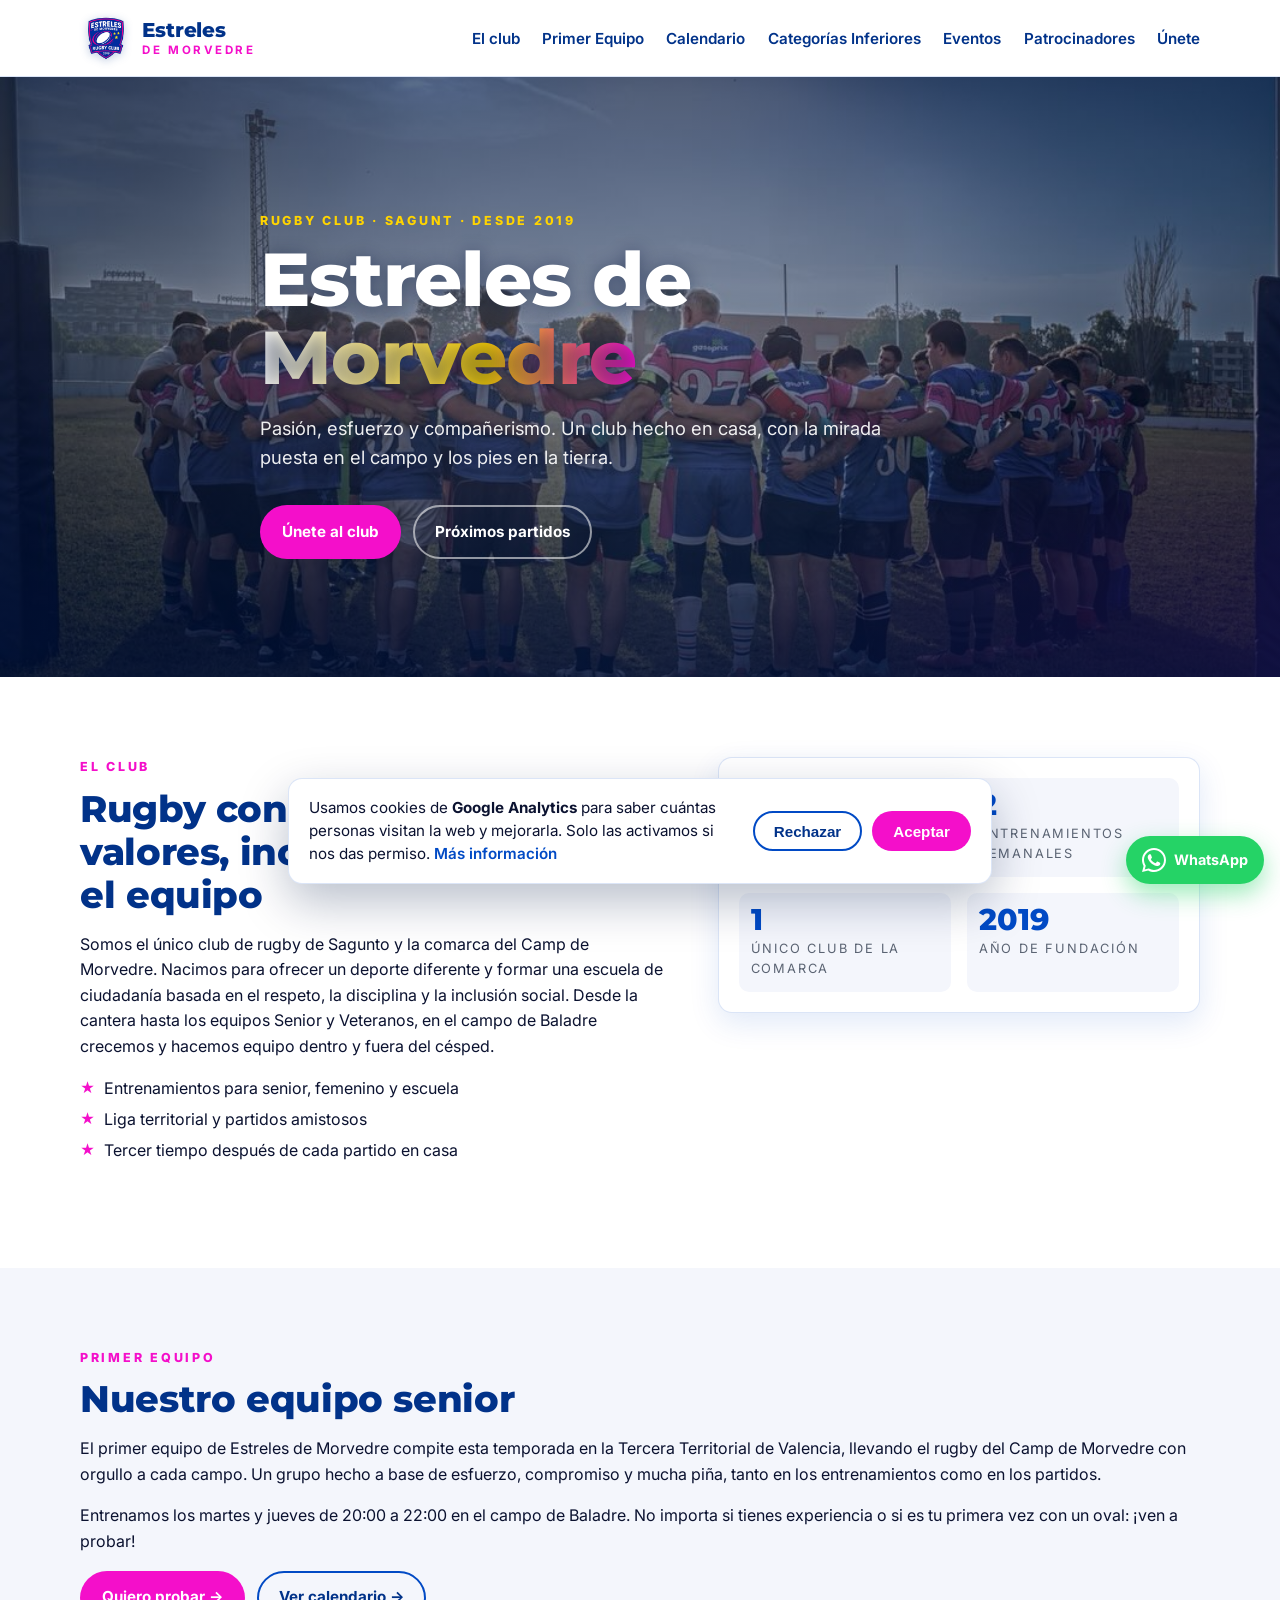
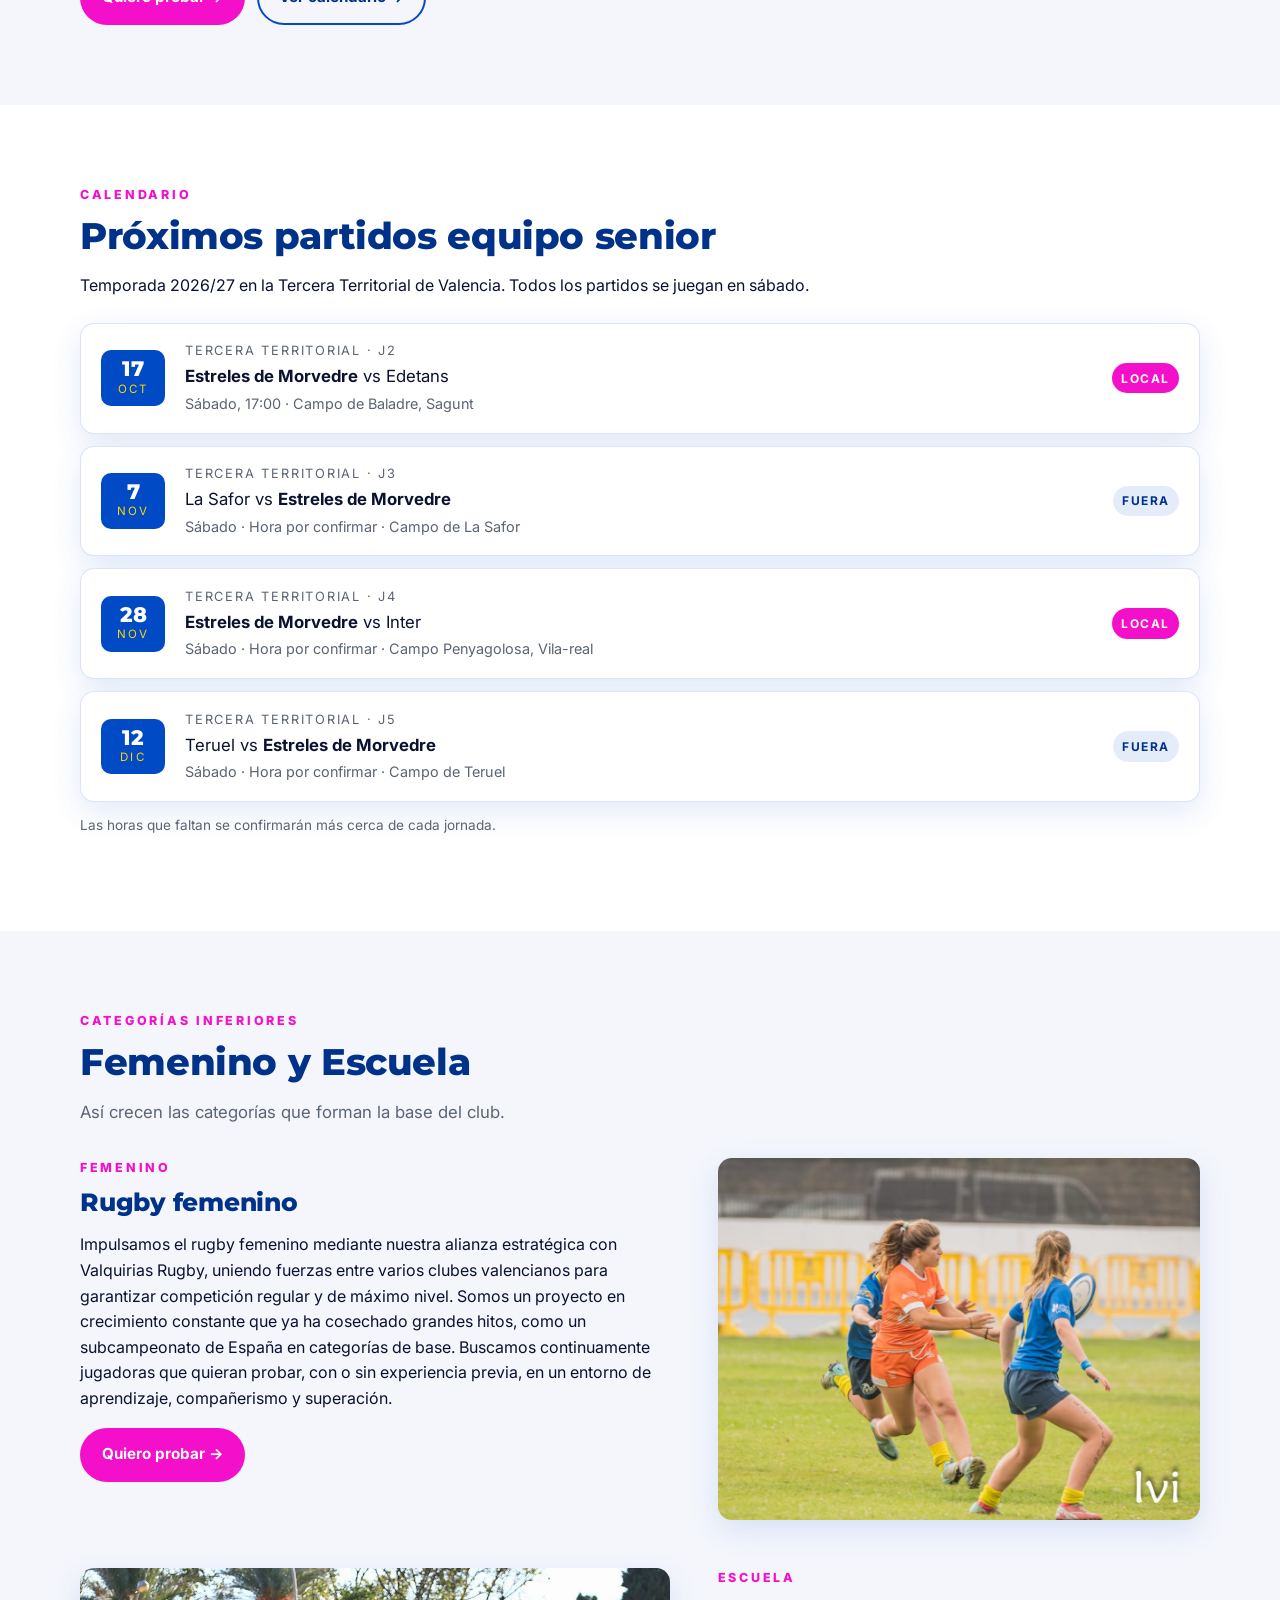
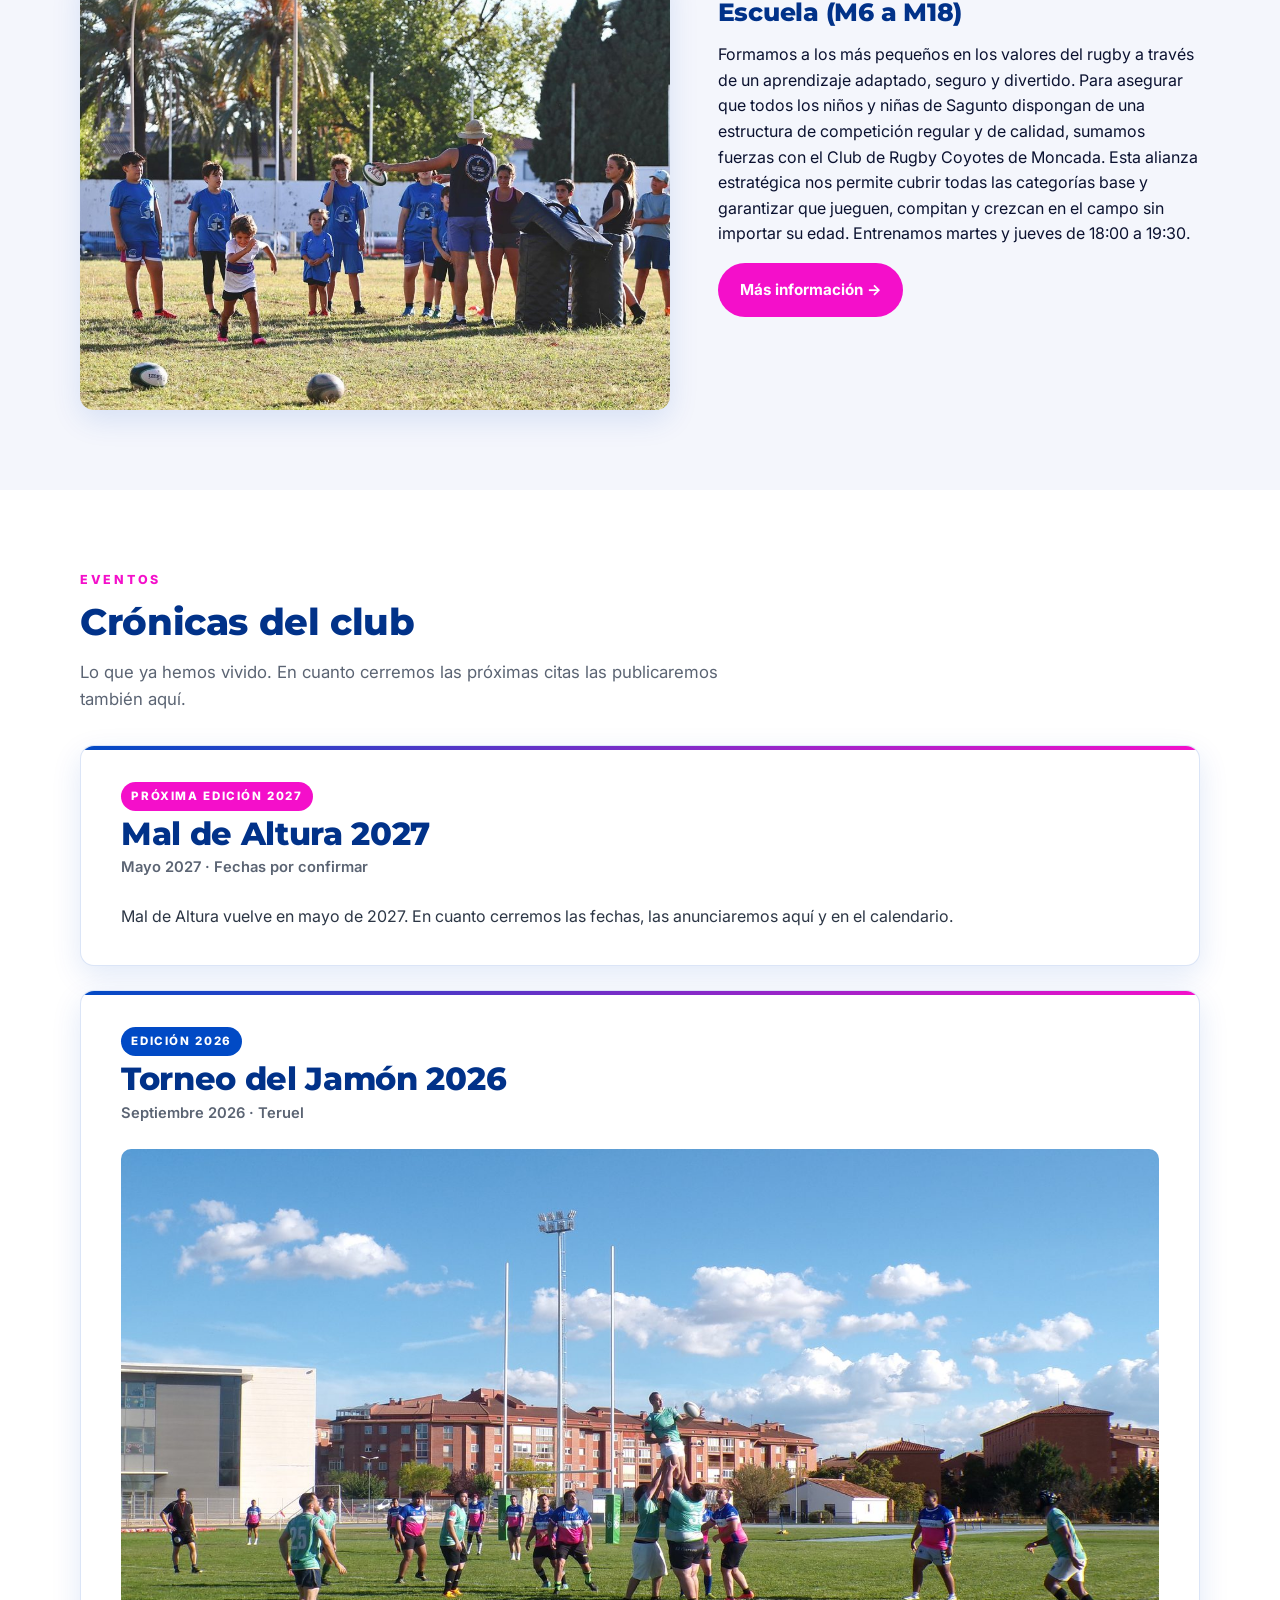
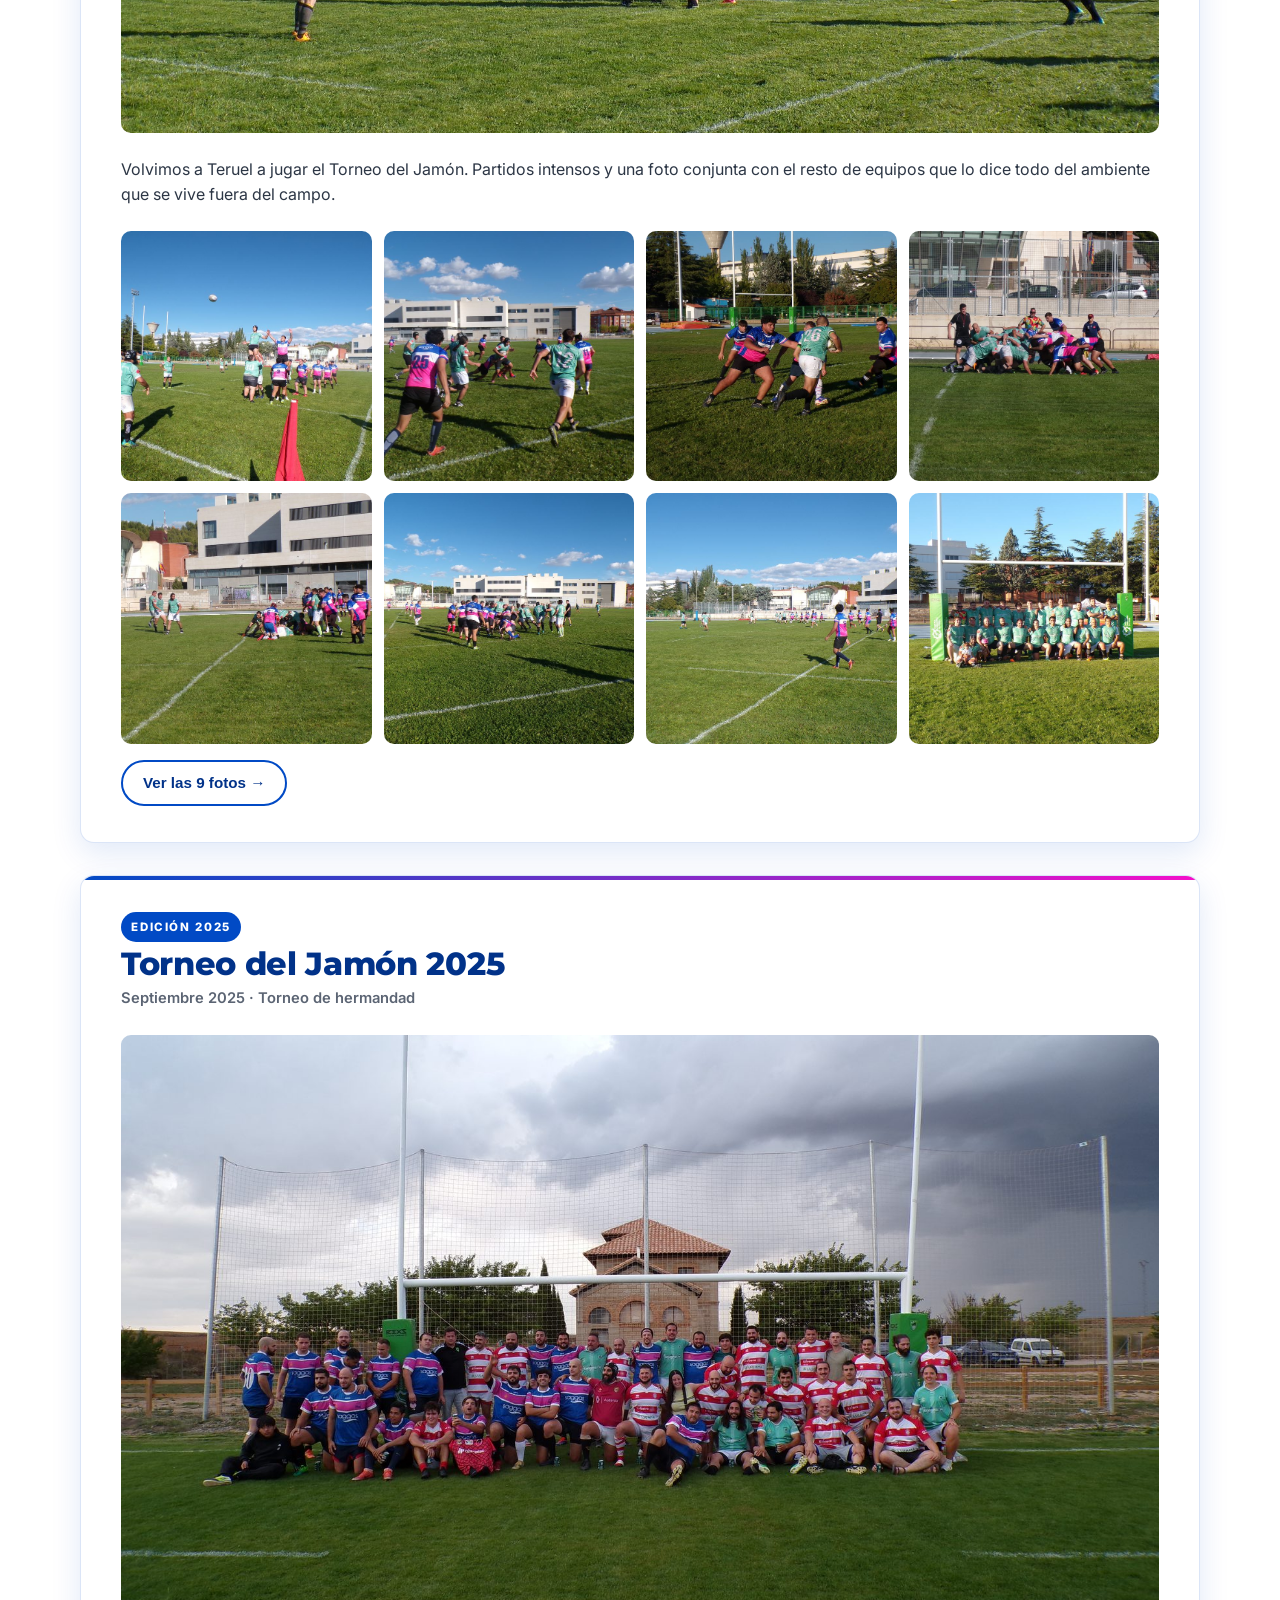
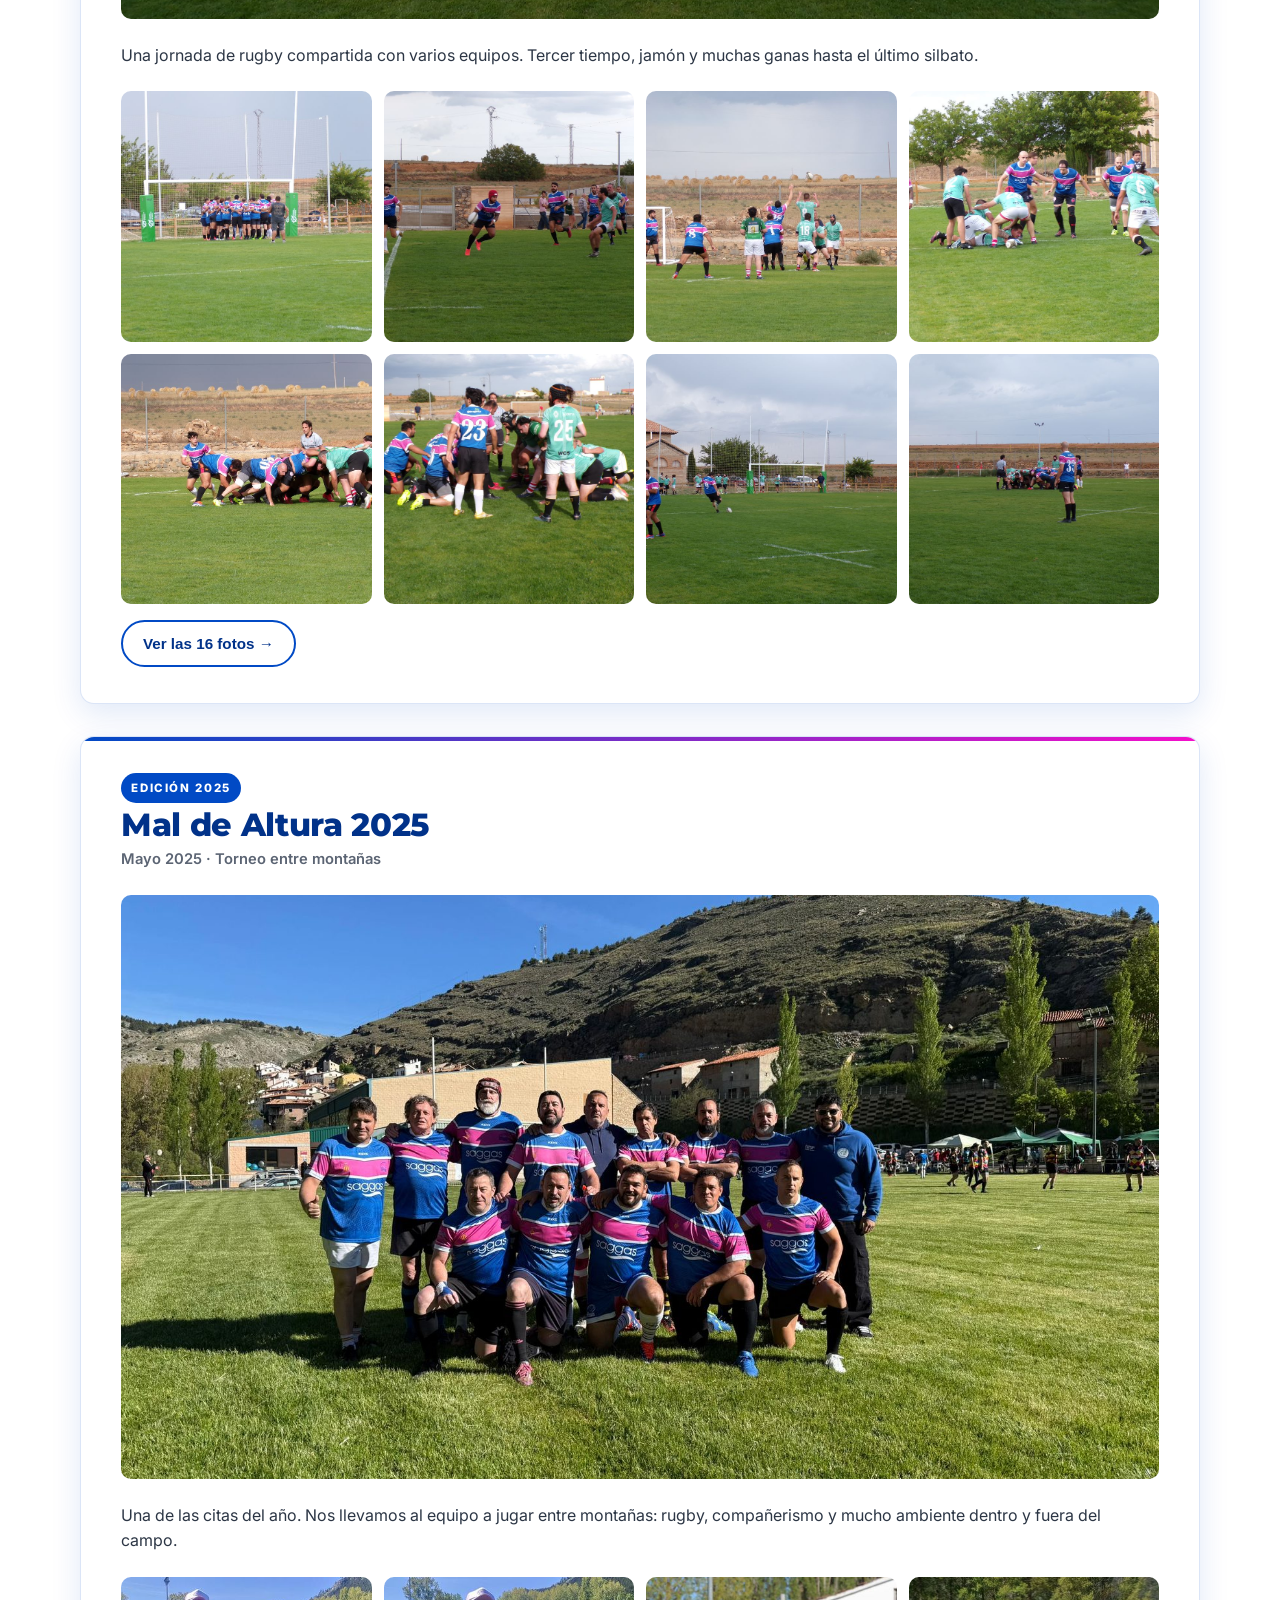
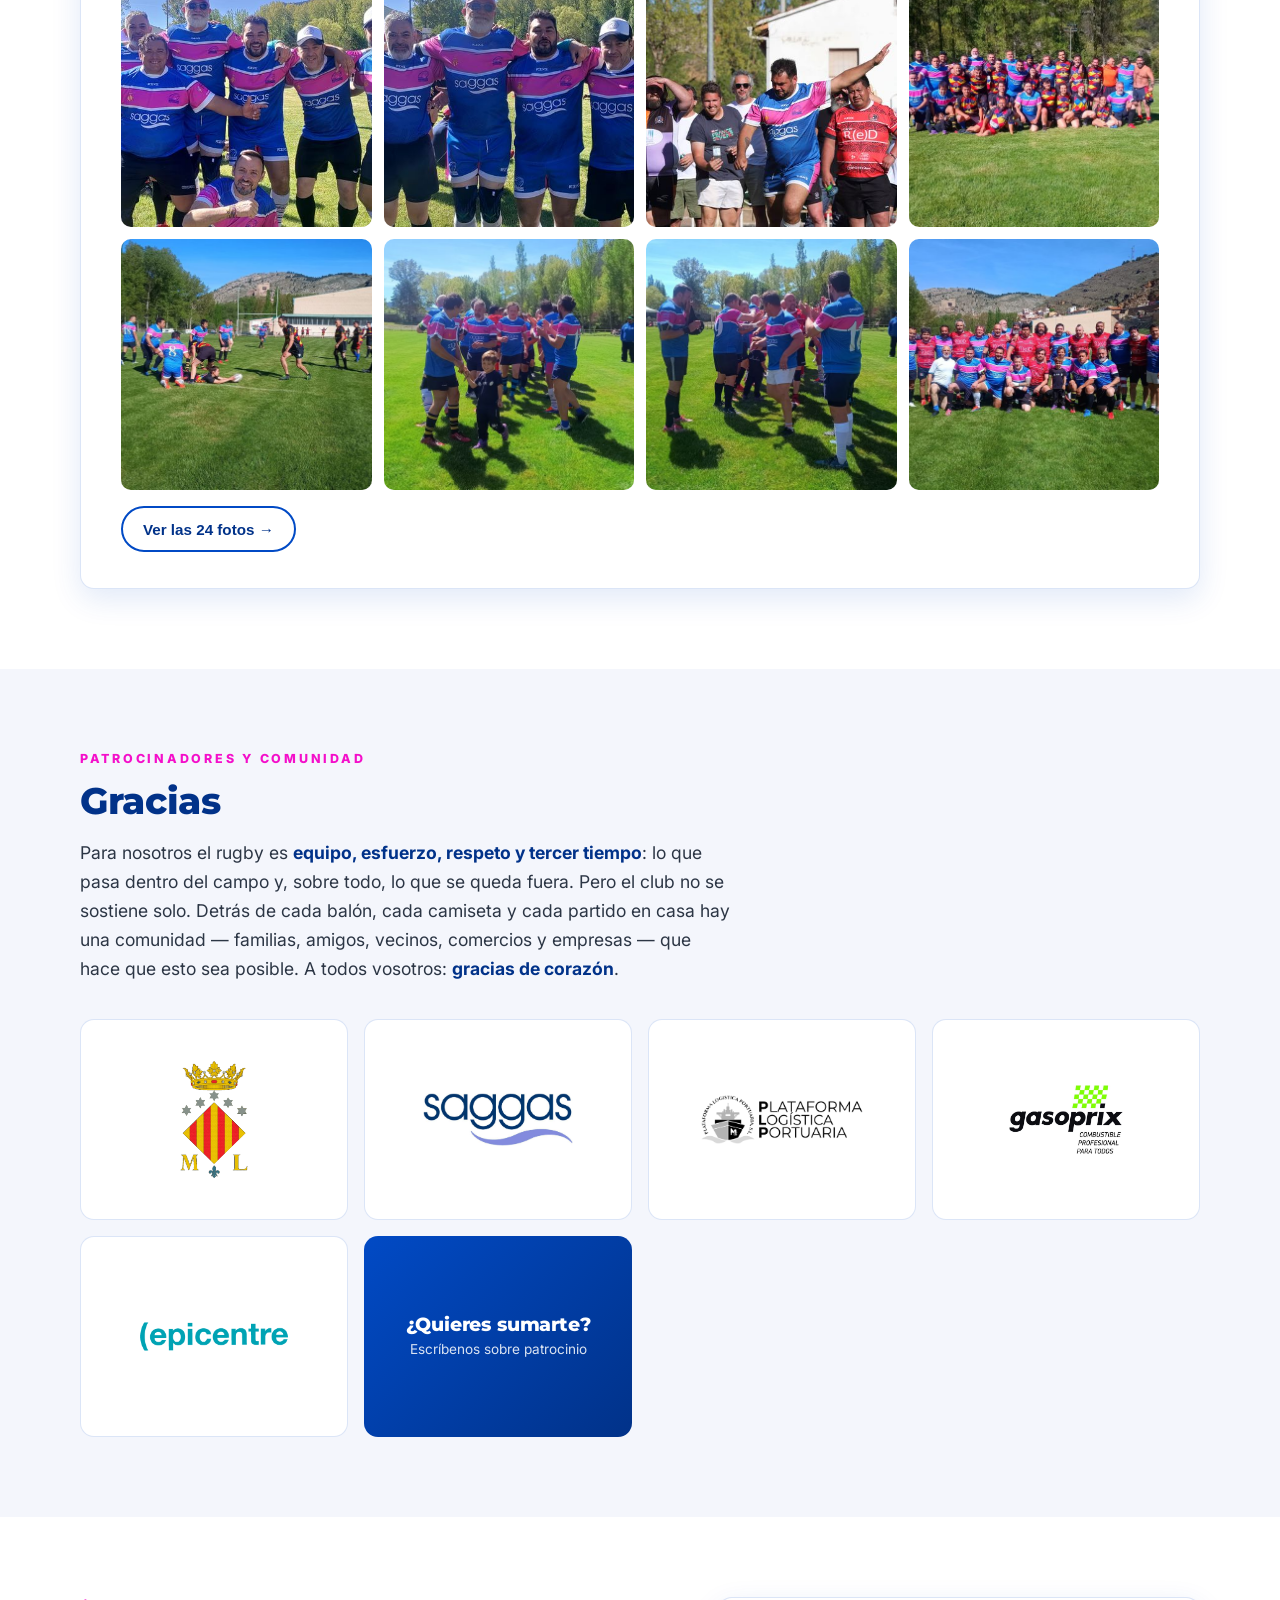
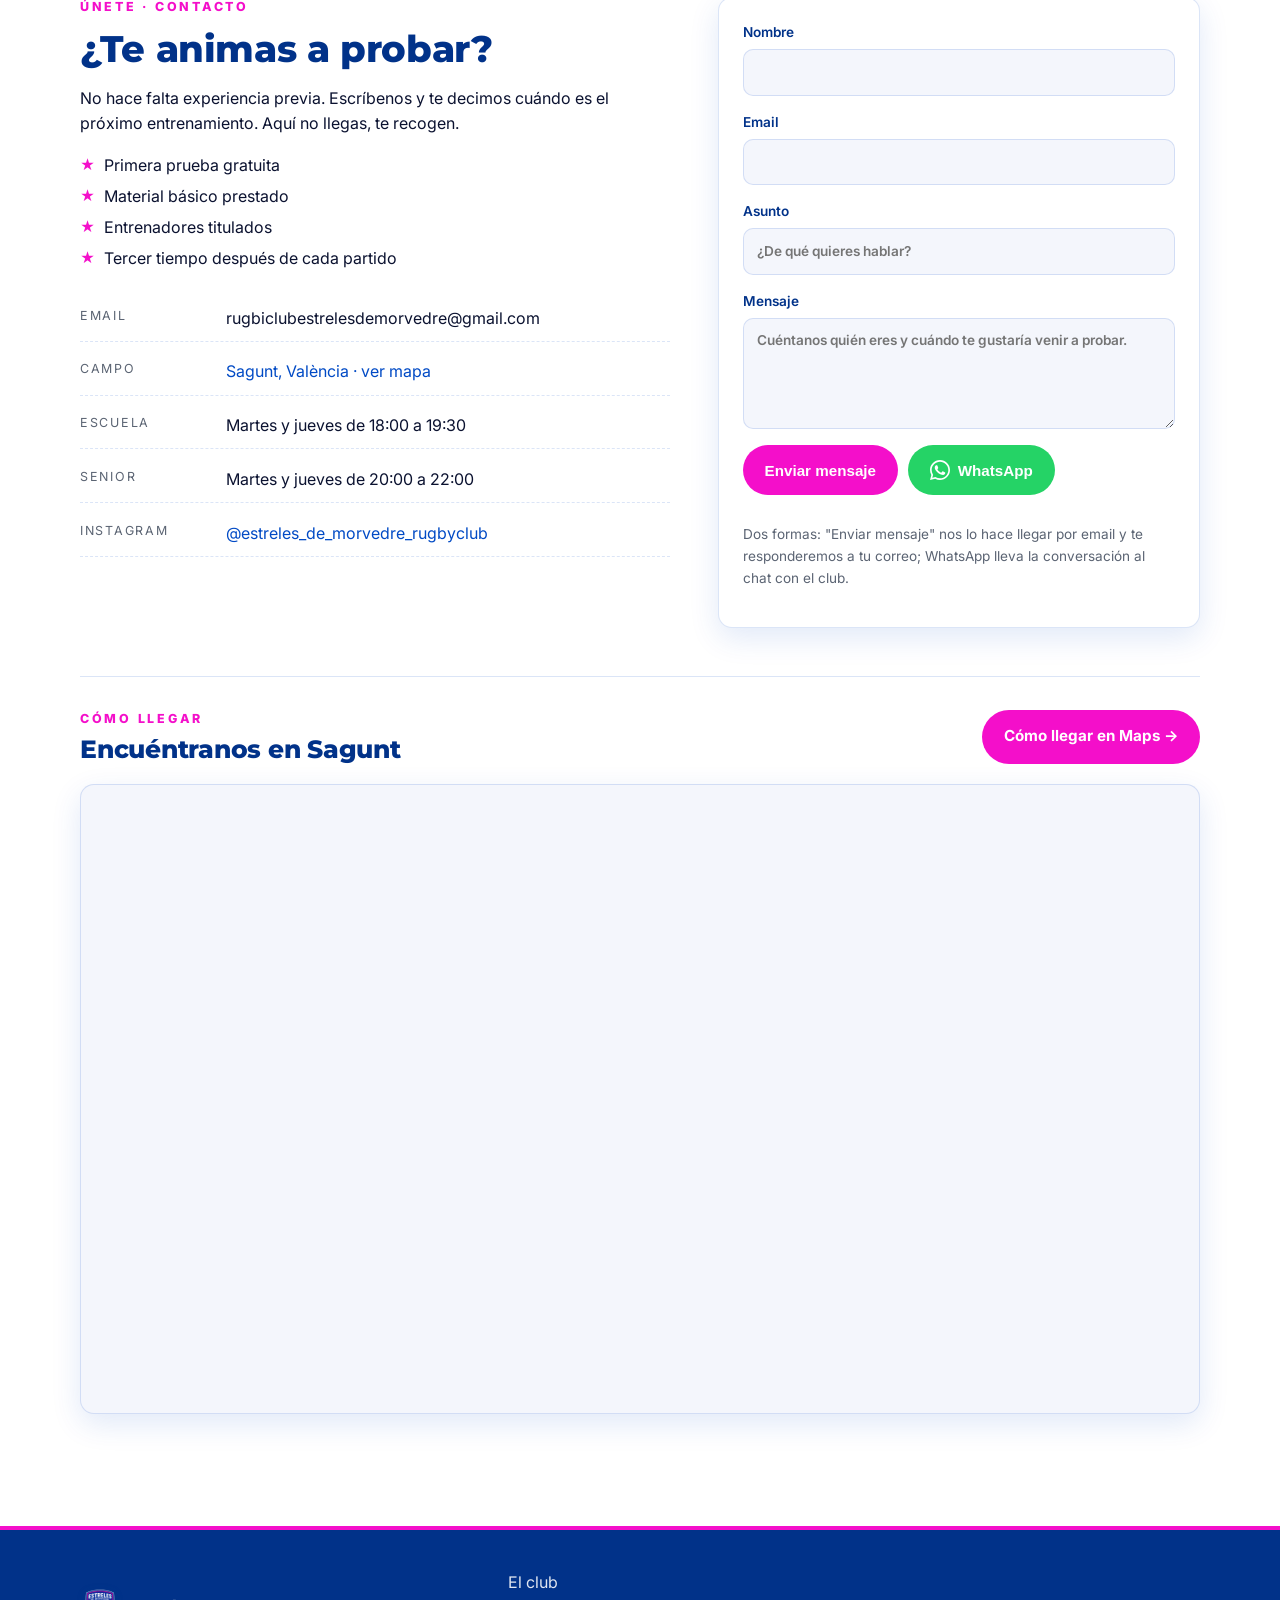
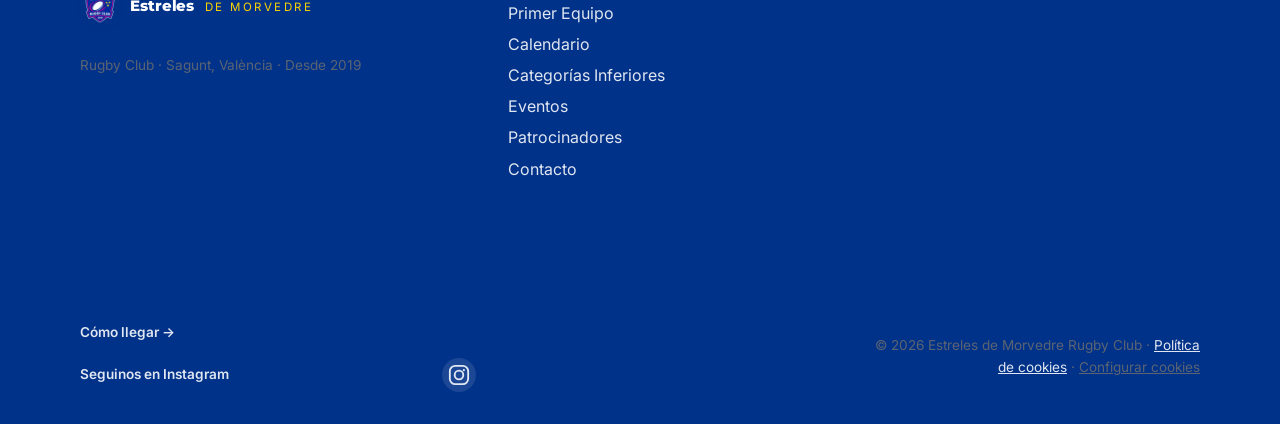
==== commit 953285bf: "Calendario: Estreles de Morvedre, partidos en sábado y hora de J2 - El equipo aparece como "Estreles" ====
--- a/index.html
+++ b/index.html
@@ -173,50 +173,49 @@
         <p class="eyebrow">Calendario</p>
         <h2>Próximos partidos equipo senior</h2>
         <p>
-          Temporada 2026/27 en la Tercera Territorial de Valencia. Jugamos
-          como <strong>Penyagolosa/<wbr>Estreles</strong>, junto a nuestros amigos
-          de Vila-real.
+          Temporada 2026/27 en la Tercera Territorial de Valencia. Todos los
+          partidos se juegan en sábado.
         </p>
         <div class="matches">
           <article class="match">
-            <time class="match-date" datetime="2026-10-18"><span class="day">18</span><span class="month">Oct</span></time>
+            <time class="match-date" datetime="2026-10-17T17:00"><span class="day">17</span><span class="month">Oct</span></time>
             <div class="match-info">
               <p class="match-comp">Tercera Territorial · J2</p>
-              <p class="match-teams"><strong>Penyagolosa/<wbr>Estreles</strong> vs Edetans</p>
-              <p class="match-meta">Hora por confirmar · Campo de Baladre, Sagunt</p>
+              <p class="match-teams"><strong>Estreles de Morvedre</strong> vs Edetans</p>
+              <p class="match-meta">Sábado, 17:00 · Campo de Baladre, Sagunt</p>
             </div>
             <span class="badge badge-home">Local</span>
           </article>
           <article class="match">
-            <time class="match-date" datetime="2026-11-08"><span class="day">8</span><span class="month">Nov</span></time>
+            <time class="match-date" datetime="2026-11-07"><span class="day">7</span><span class="month">Nov</span></time>
             <div class="match-info">
               <p class="match-comp">Tercera Territorial · J3</p>
-              <p class="match-teams">La Safor vs <strong>Penyagolosa/<wbr>Estreles</strong></p>
-              <p class="match-meta">Hora por confirmar · Campo de La Safor</p>
+              <p class="match-teams">La Safor vs <strong>Estreles de Morvedre</strong></p>
+              <p class="match-meta">Sábado · Hora por confirmar · Campo de La Safor</p>
             </div>
             <span class="badge badge-away">Fuera</span>
           </article>
           <article class="match">
-            <time class="match-date" datetime="2026-11-29"><span class="day">29</span><span class="month">Nov</span></time>
+            <time class="match-date" datetime="2026-11-28"><span class="day">28</span><span class="month">Nov</span></time>
             <div class="match-info">
               <p class="match-comp">Tercera Territorial · J4</p>
-              <p class="match-teams"><strong>Penyagolosa/<wbr>Estreles</strong> vs Inter</p>
-              <p class="match-meta">Hora por confirmar · Campo Penyagolosa, Vila-real</p>
+              <p class="match-teams"><strong>Estreles de Morvedre</strong> vs Inter</p>
+              <p class="match-meta">Sábado · Hora por confirmar · Campo Penyagolosa, Vila-real</p>
             </div>
             <span class="badge badge-home">Local</span>
           </article>
           <article class="match">
-            <time class="match-date" datetime="2026-12-13"><span class="day">13</span><span class="month">Dic</span></time>
+            <time class="match-date" datetime="2026-12-12"><span class="day">12</span><span class="month">Dic</span></time>
             <div class="match-info">
               <p class="match-comp">Tercera Territorial · J5</p>
-              <p class="match-teams">Teruel vs <strong>Penyagolosa/<wbr>Estreles</strong></p>
-              <p class="match-meta">Hora por confirmar · Campo de Teruel</p>
+              <p class="match-teams">Teruel vs <strong>Estreles de Morvedre</strong></p>
+              <p class="match-meta">Sábado · Hora por confirmar · Campo de Teruel</p>
             </div>
             <span class="badge badge-away">Fuera</span>
           </article>
         </div>
         <p class="muted small">
-          Las horas de los partidos se confirmarán más cerca de cada jornada.
+          Las horas que faltan se confirmarán más cerca de cada jornada.
         </p>
       </div>
     </section>
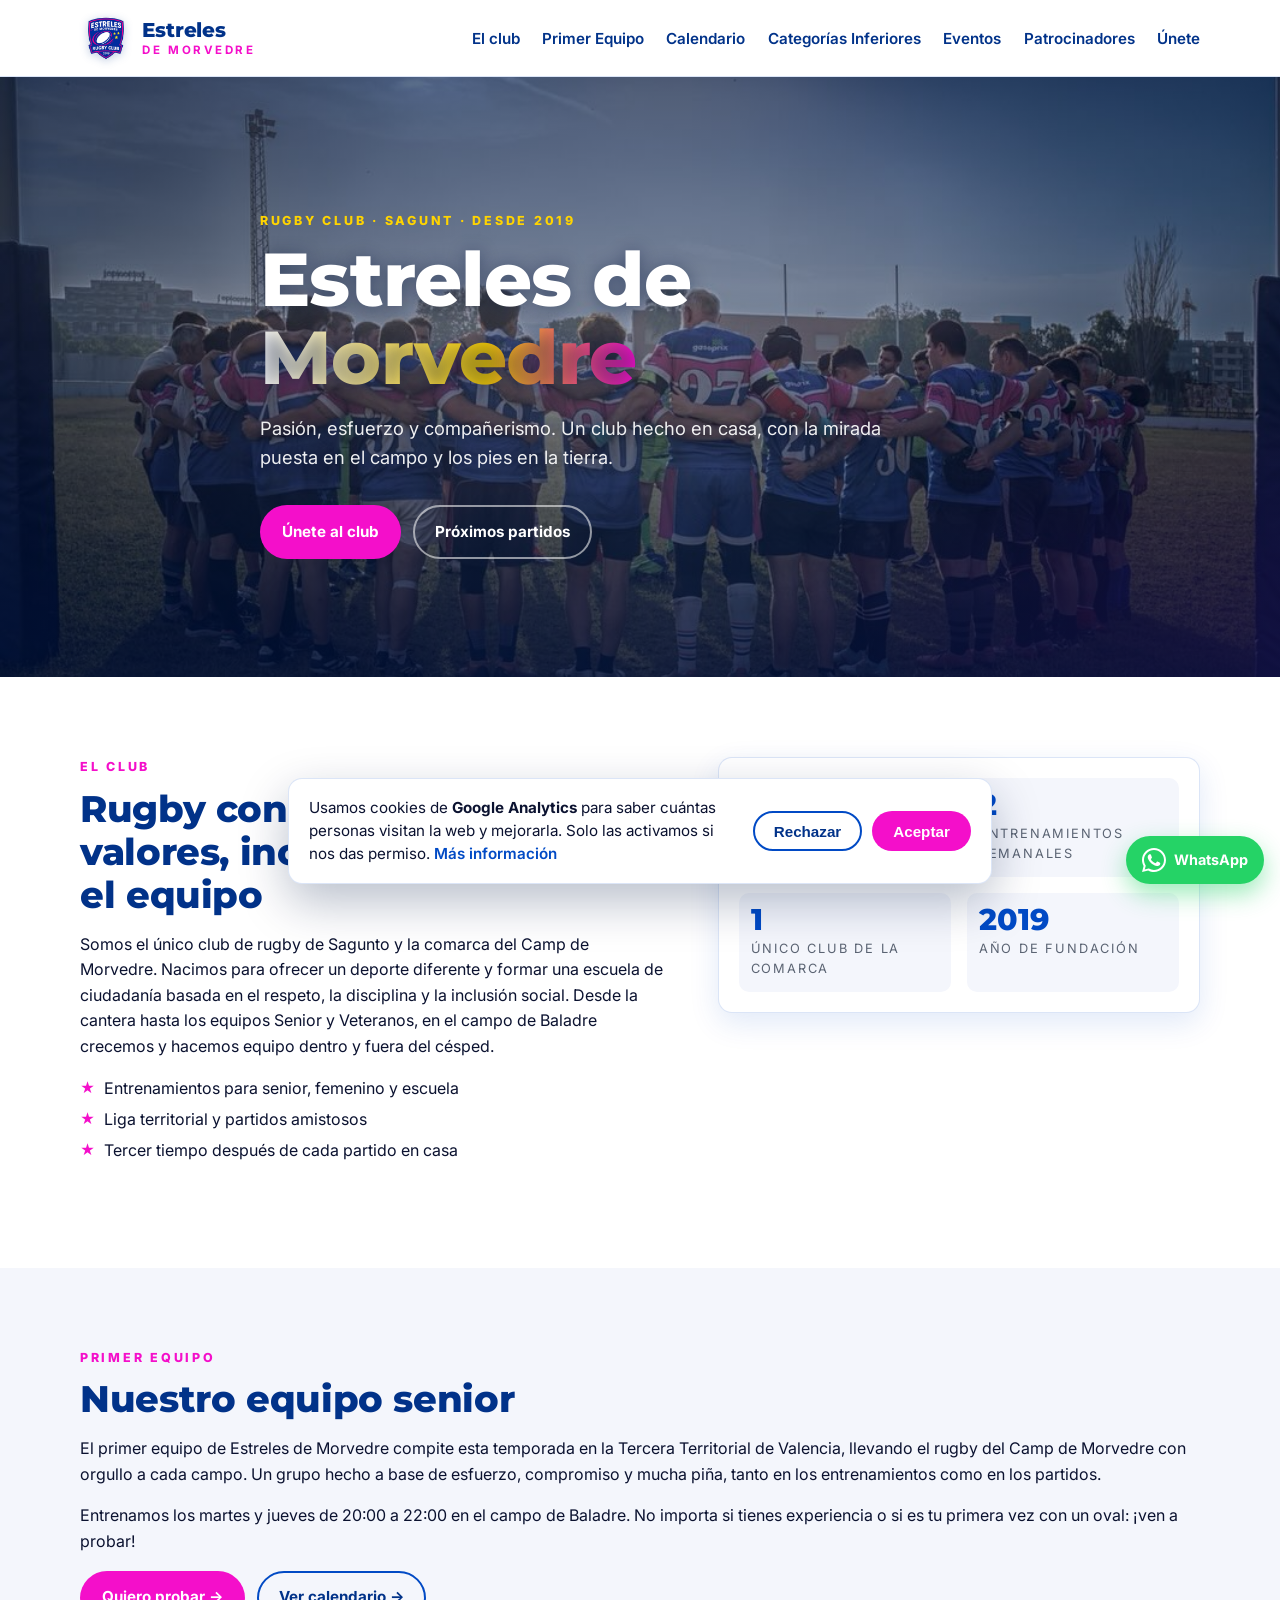
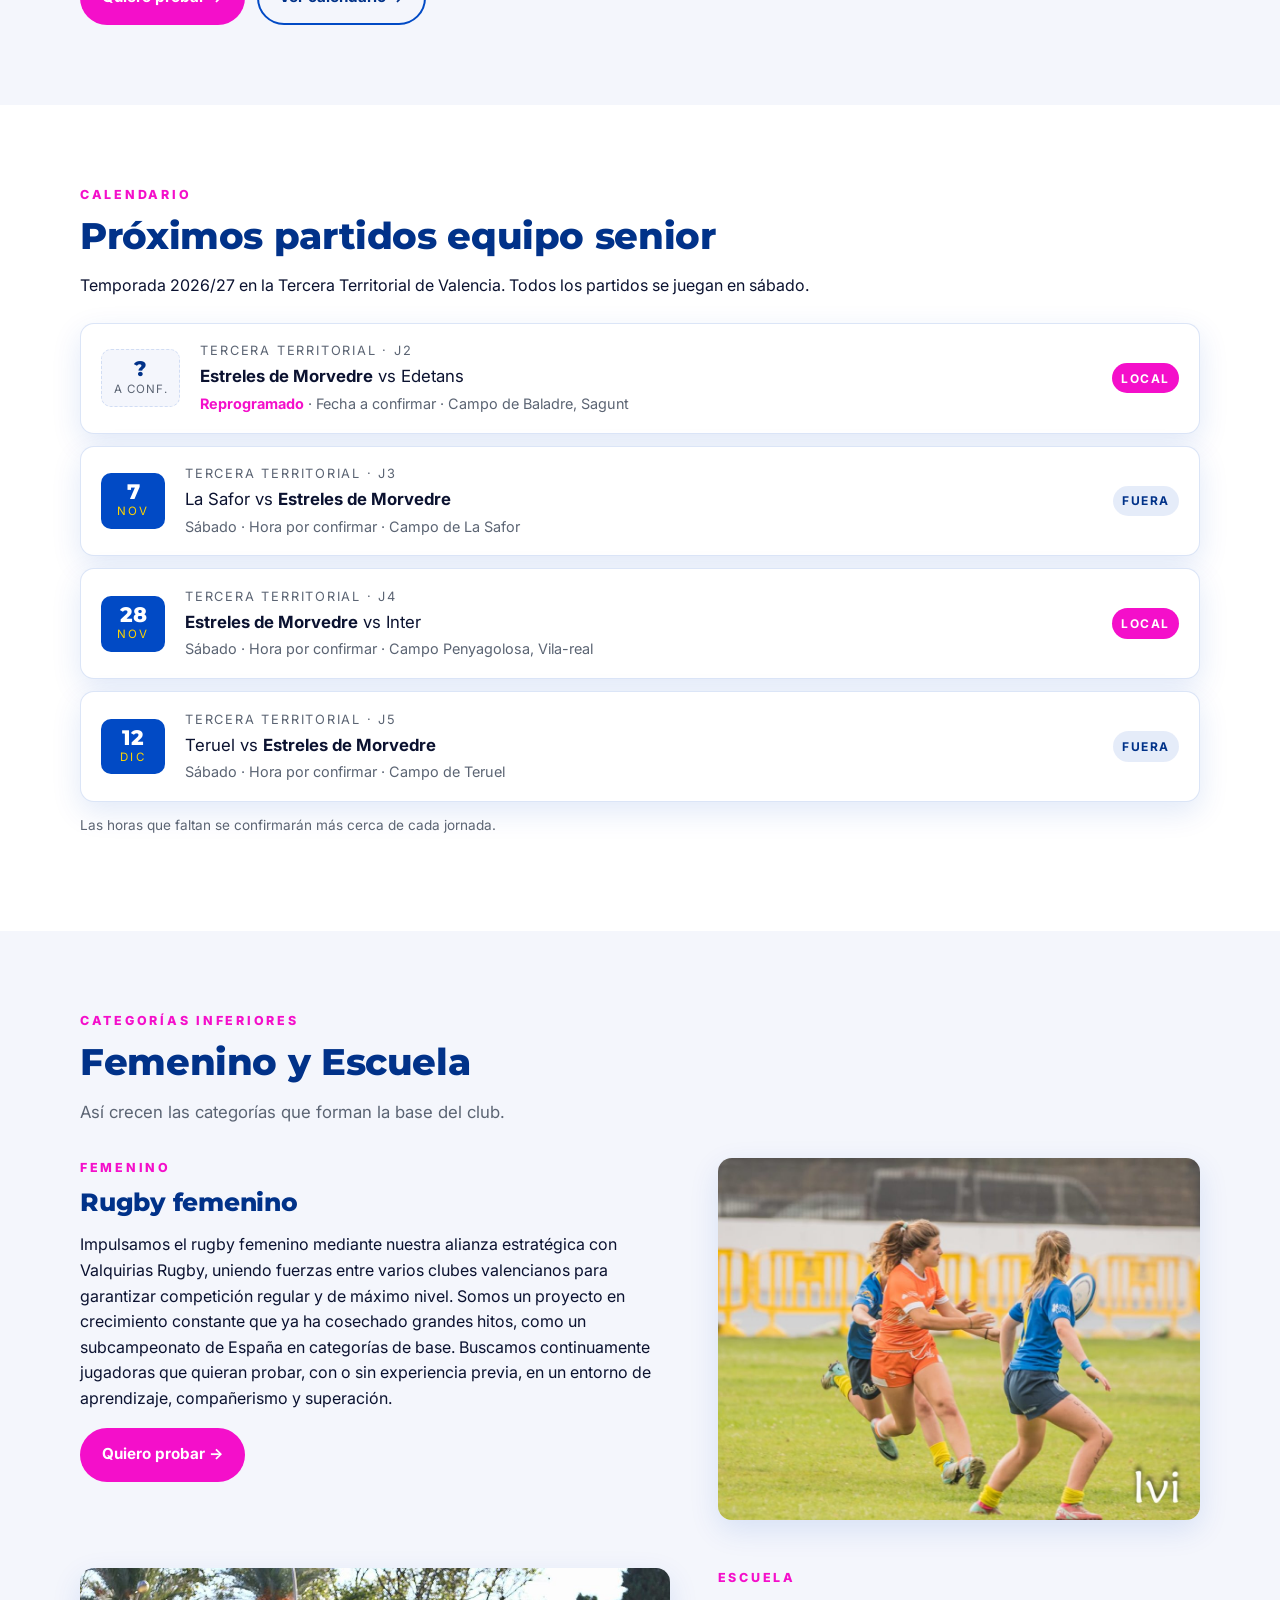
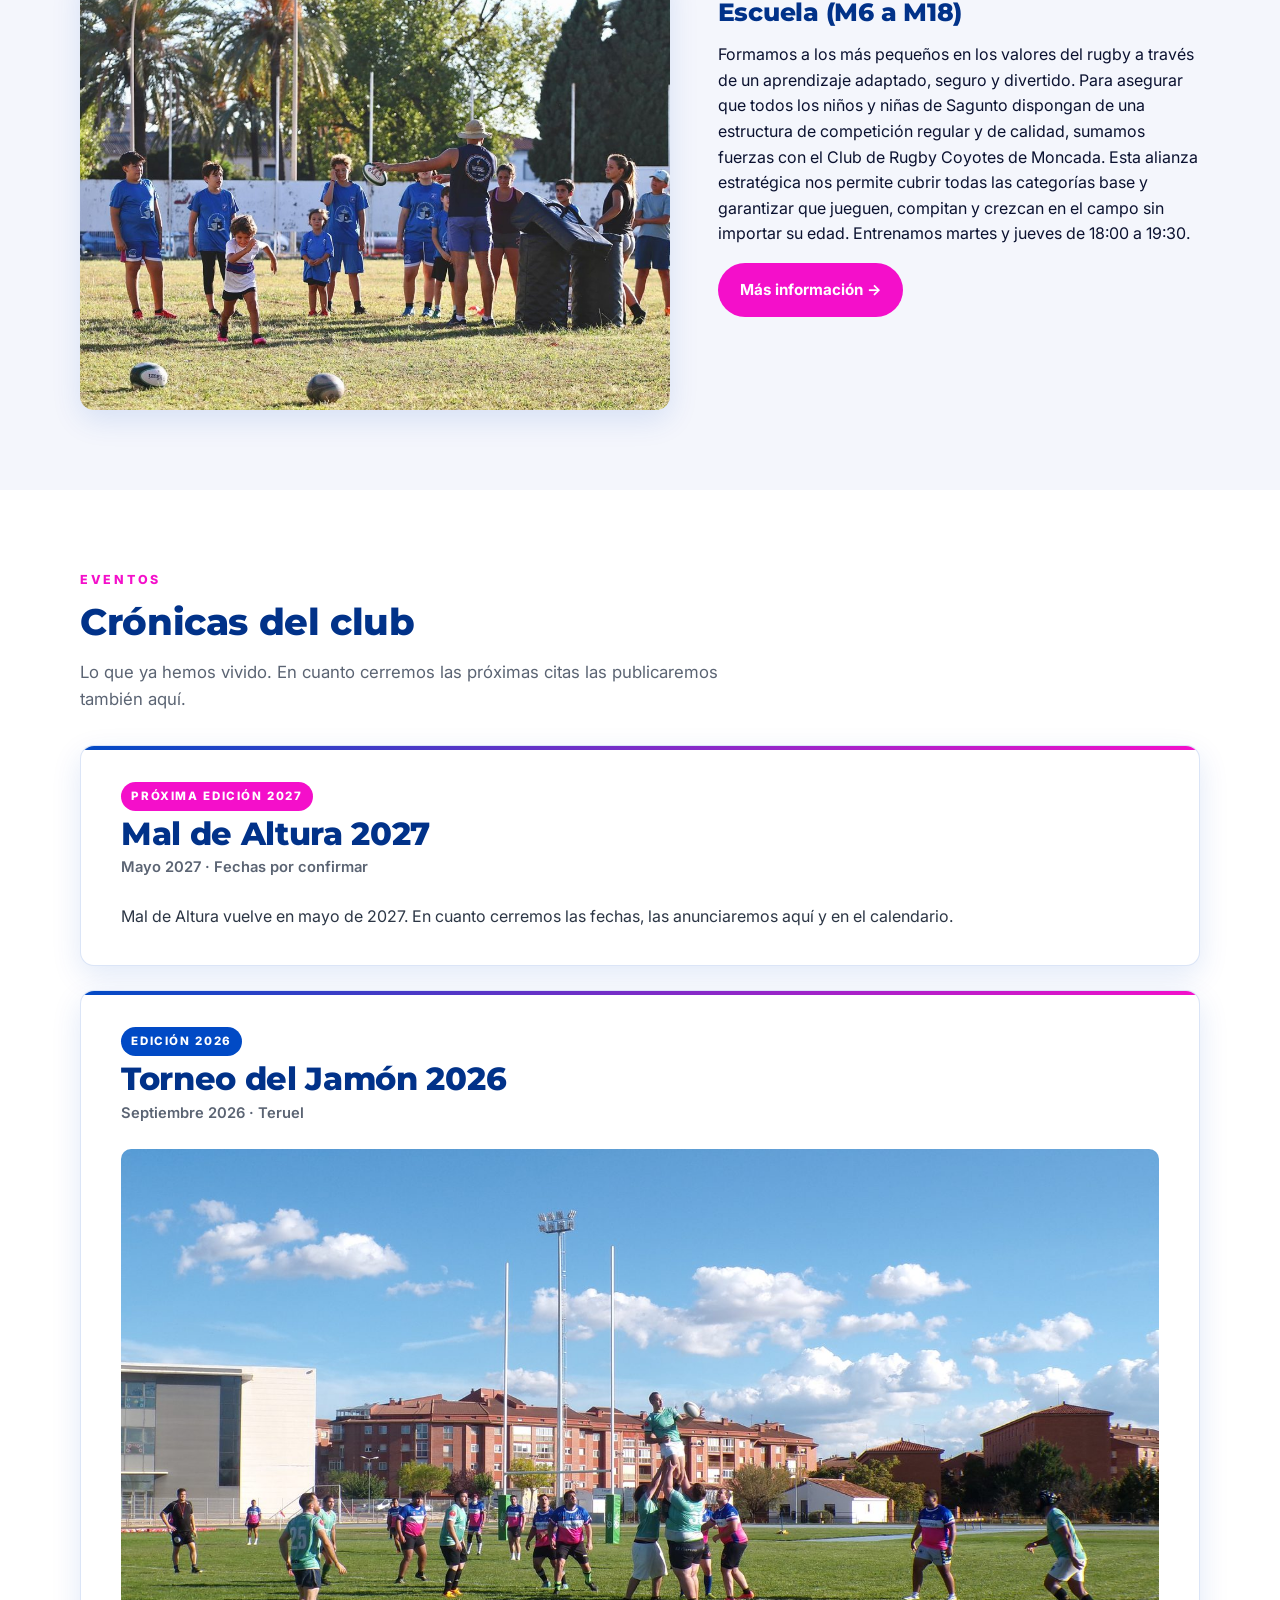
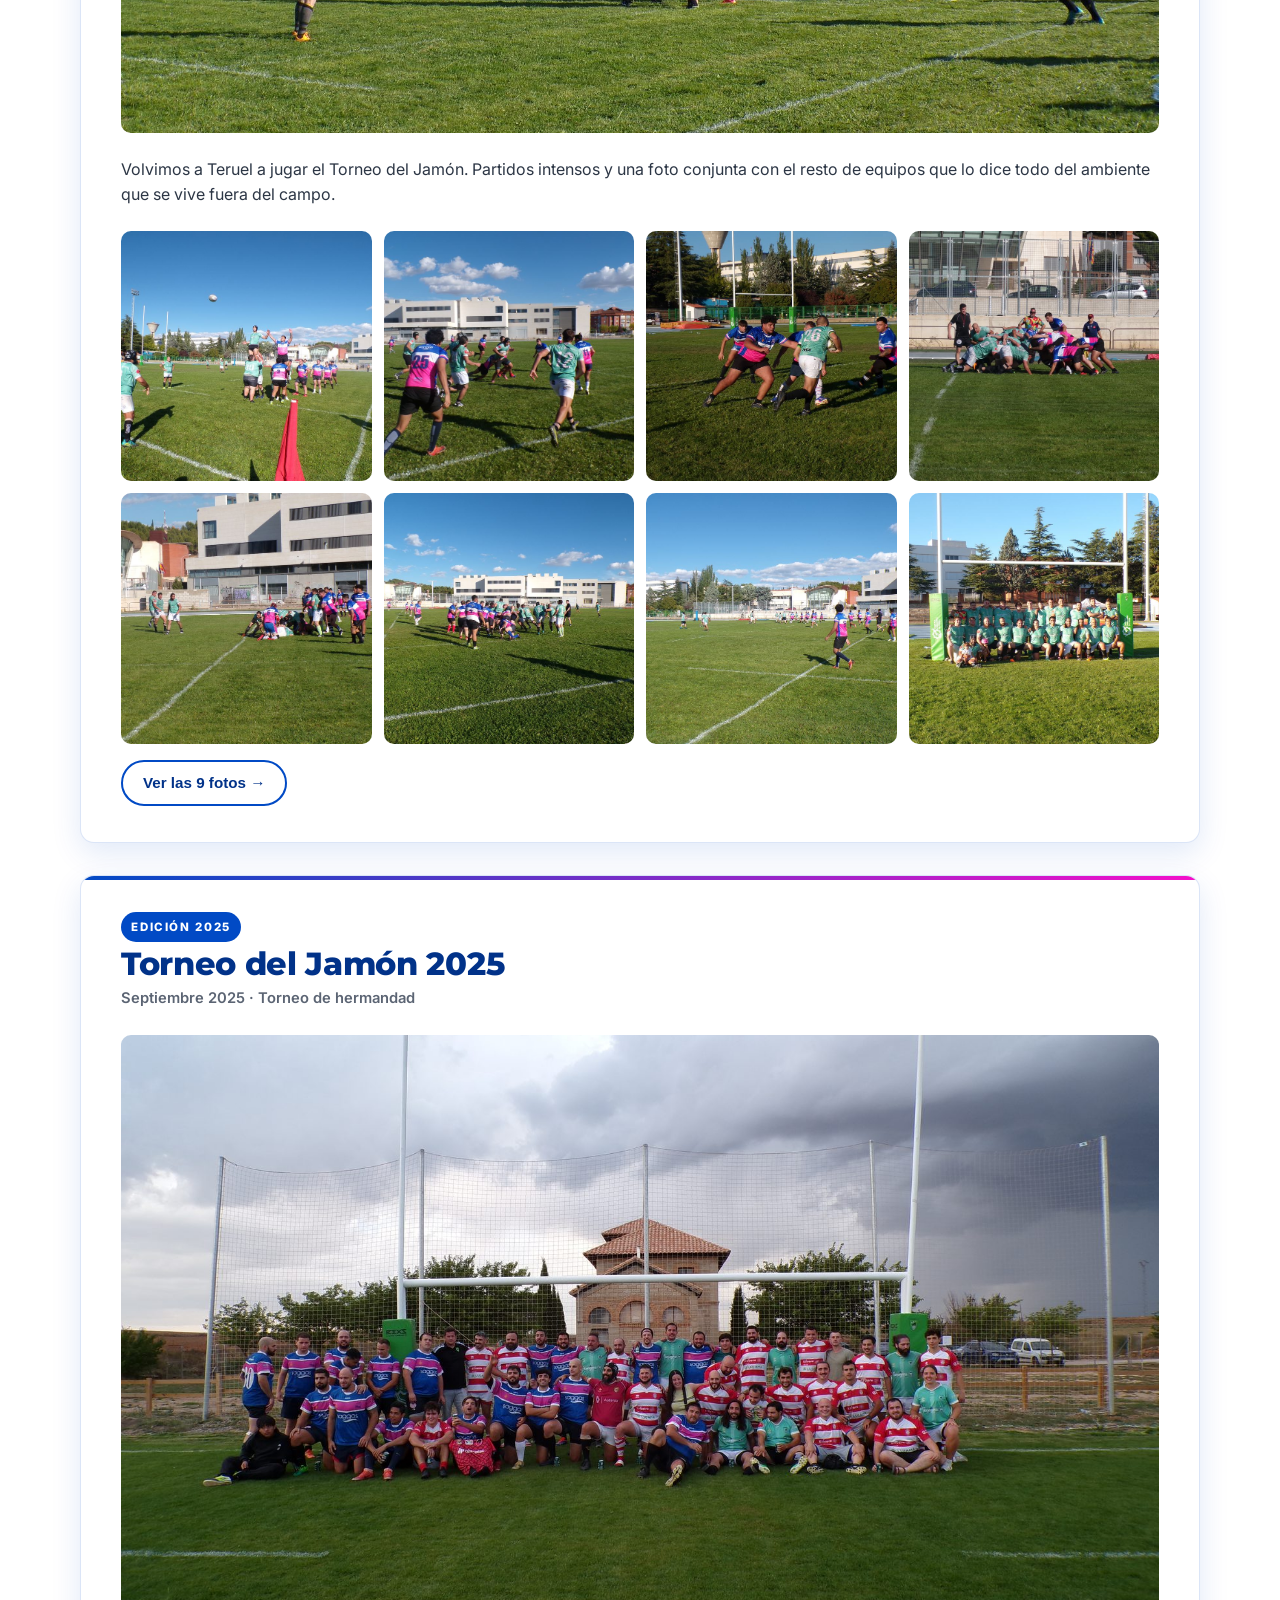
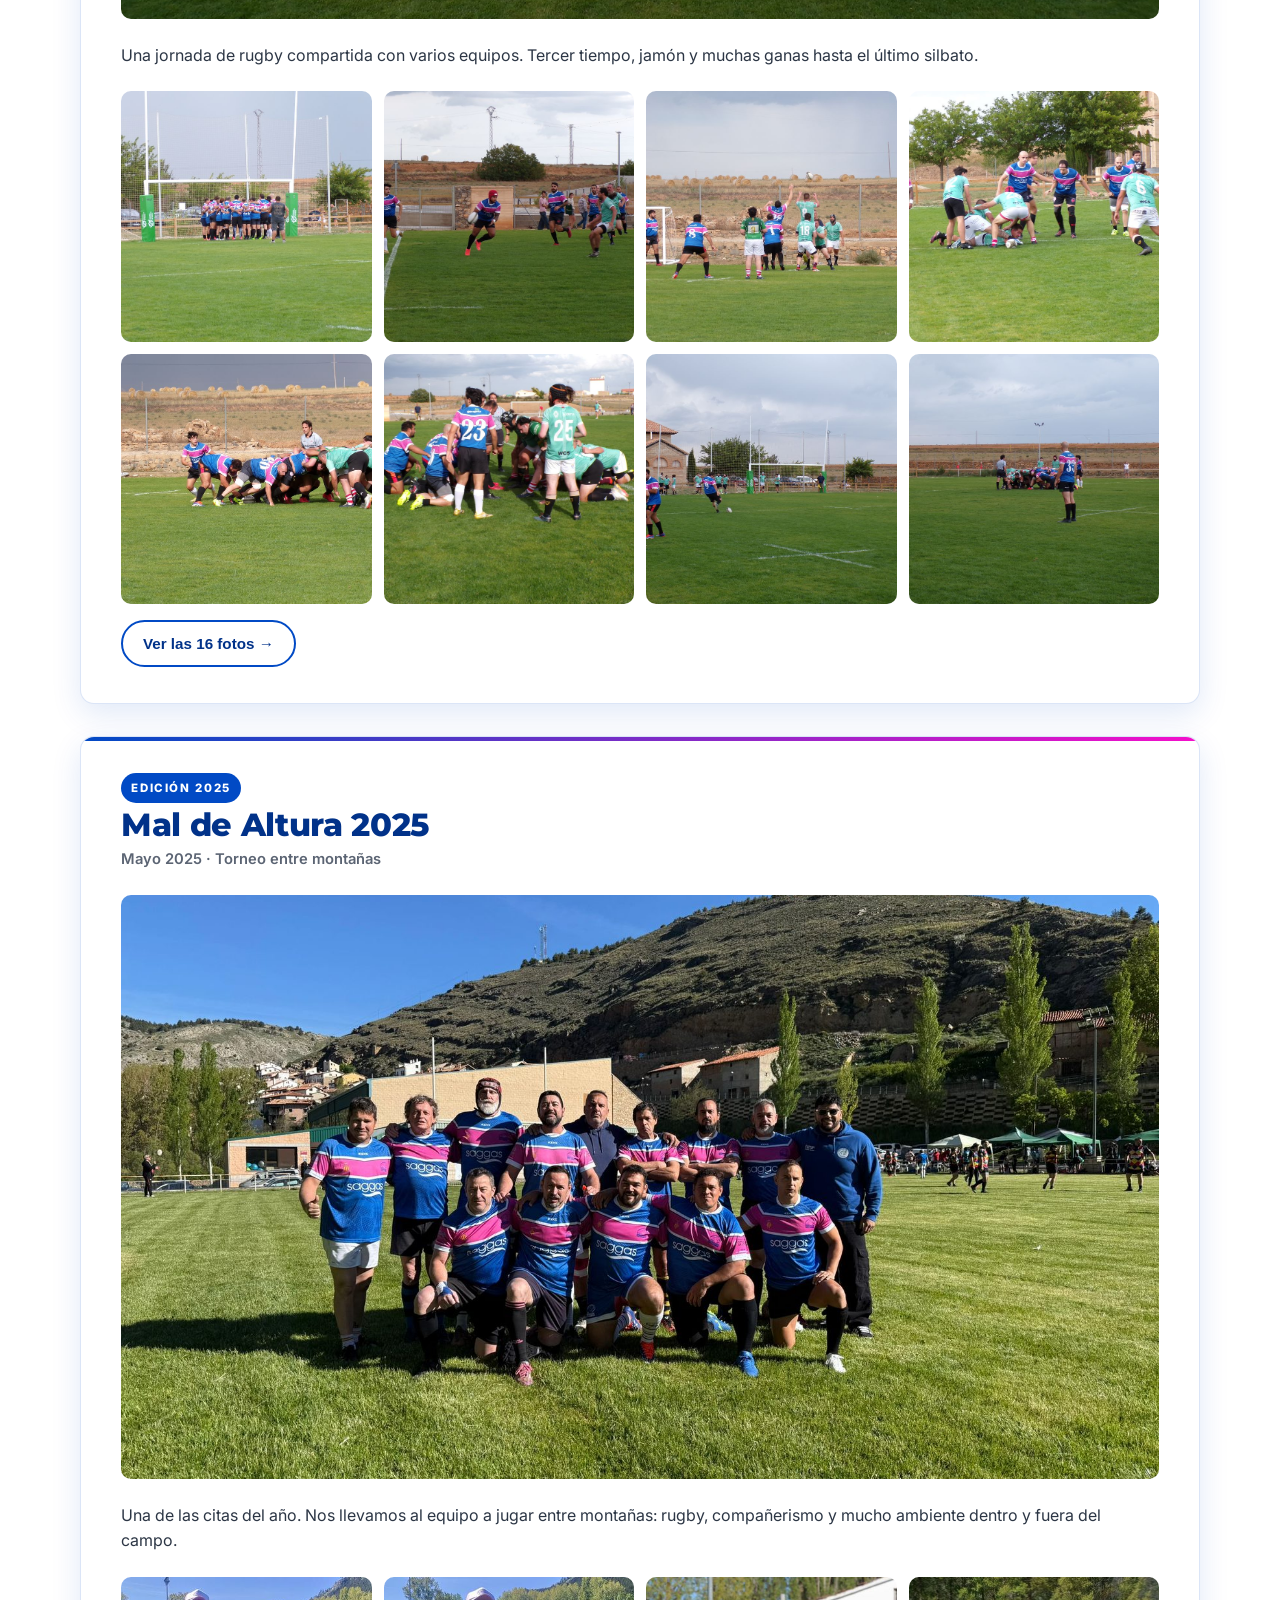
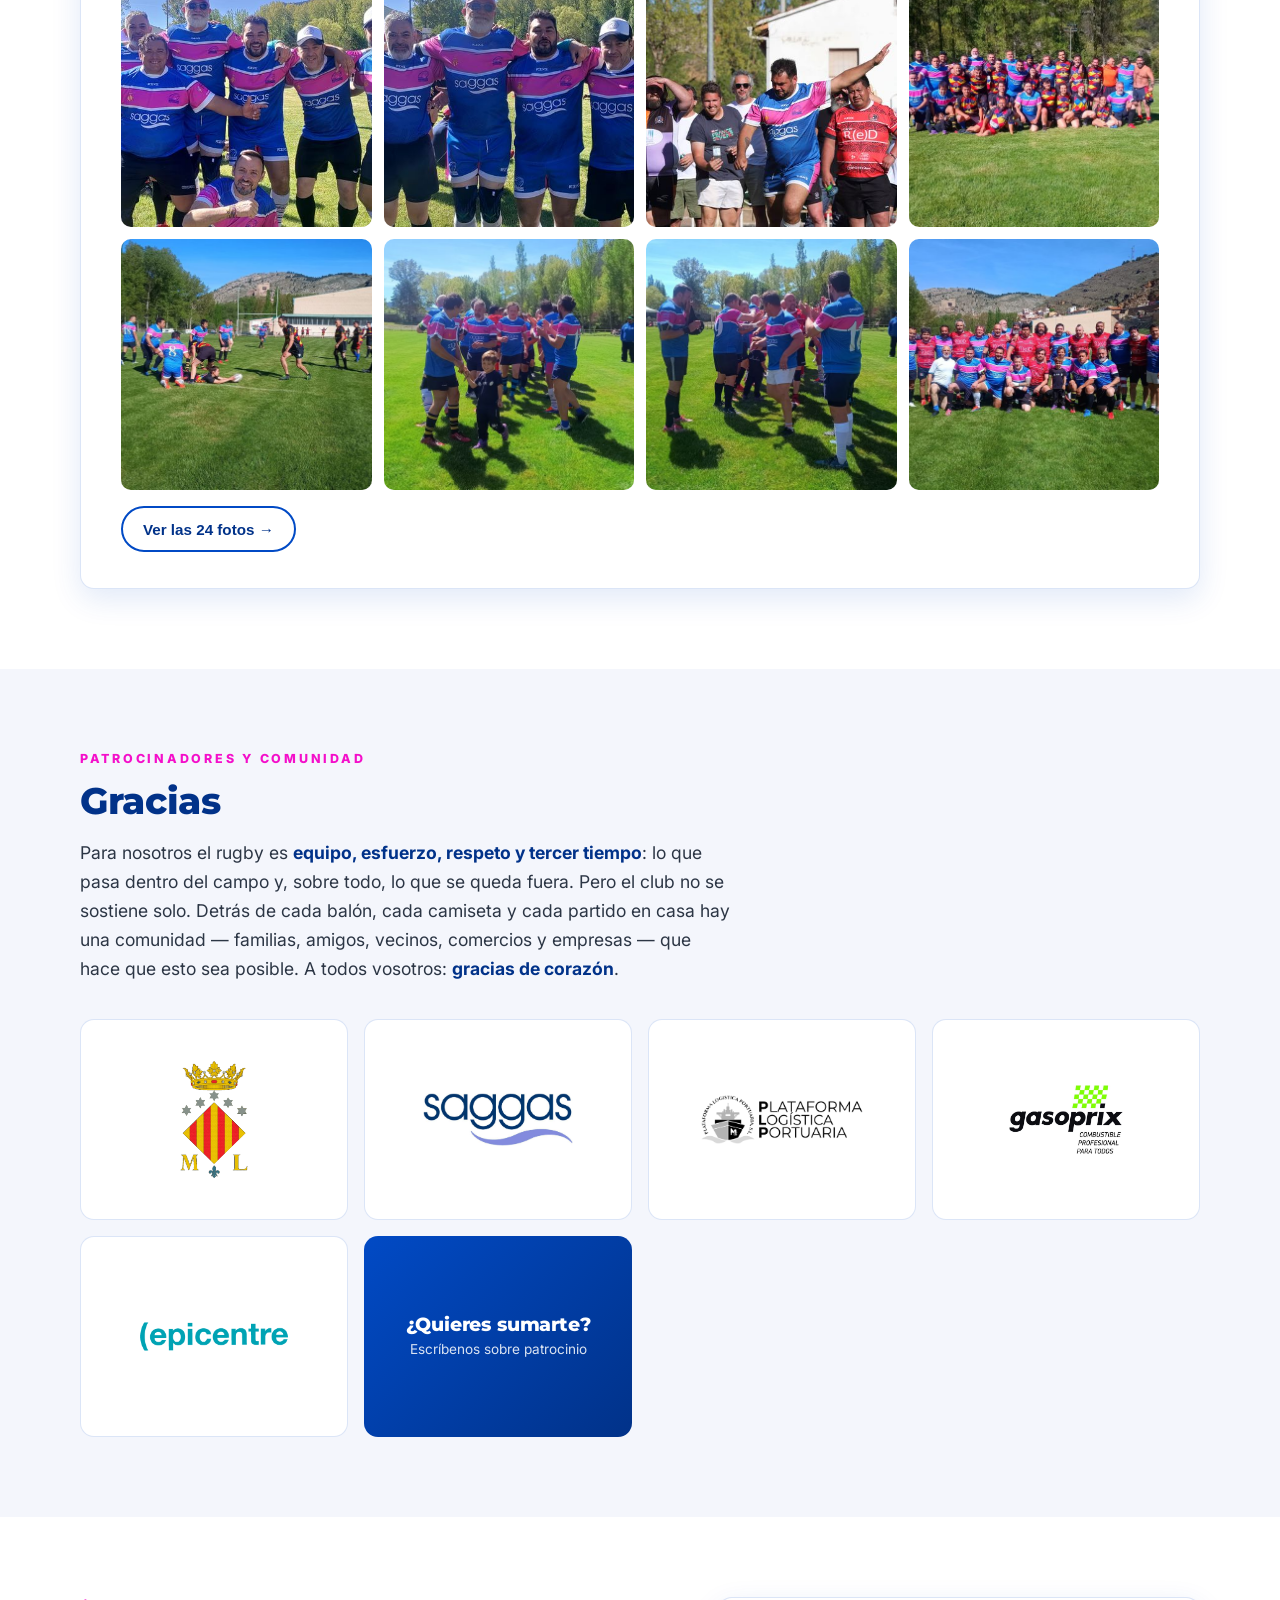
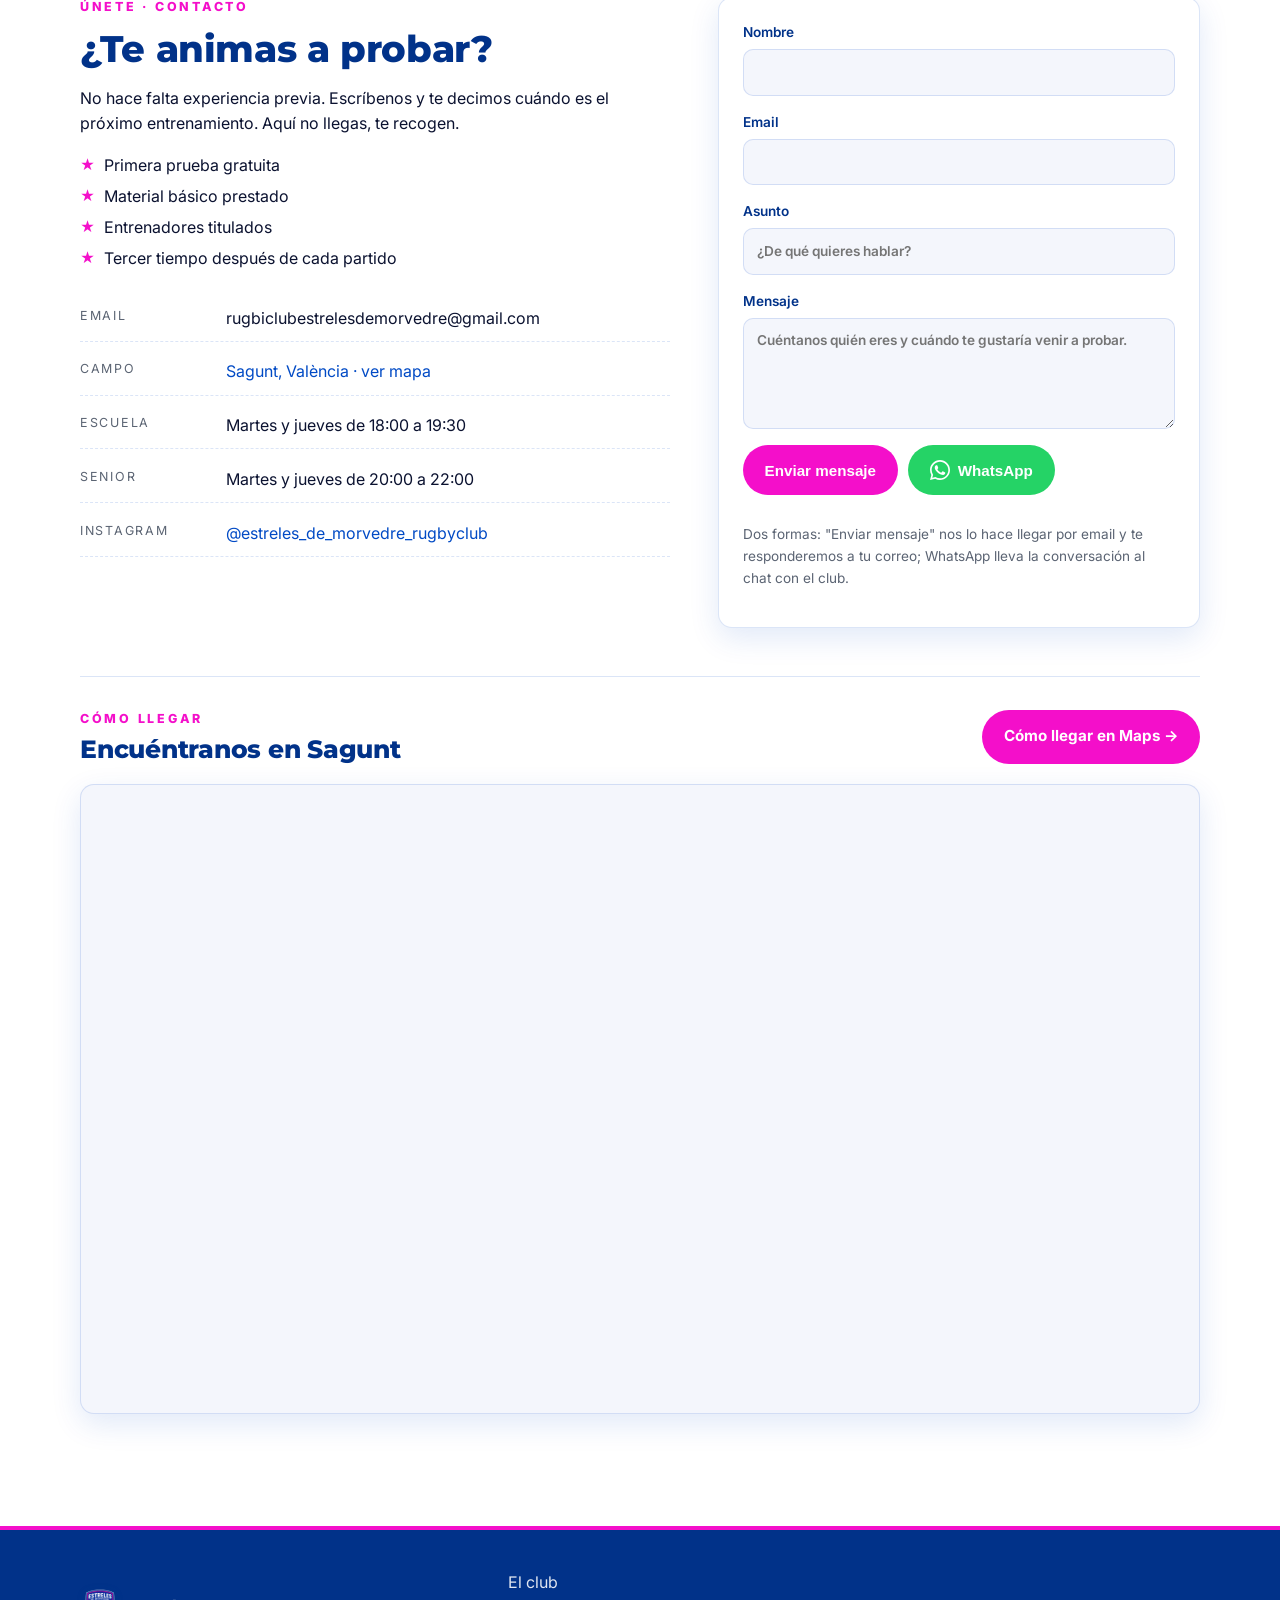
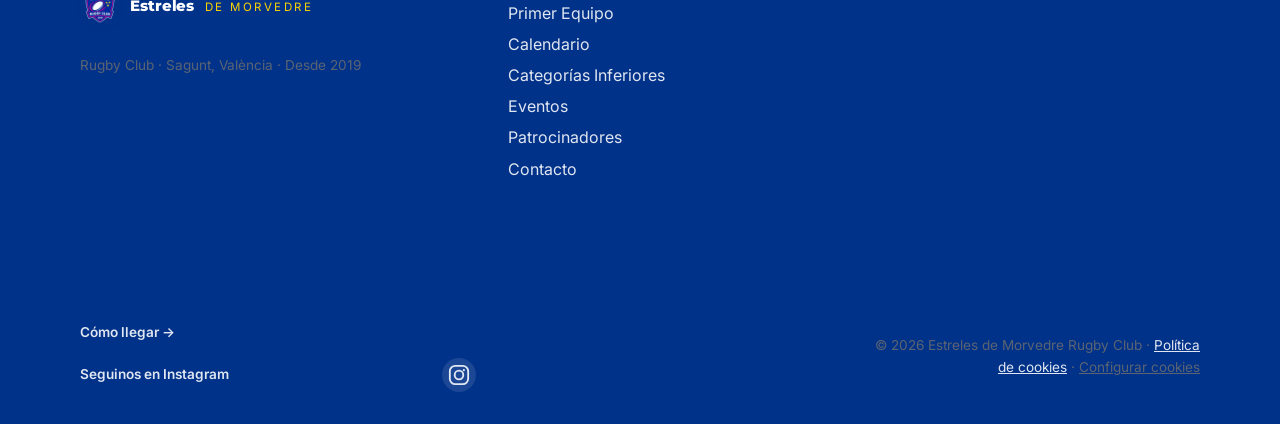
==== commit 1a88c099: "Calendario: J2 vs Edetans reprogramado, fecha a confirmar El partido del sábado 17 de octubre se apl" ====
--- a/index.html
+++ b/index.html
@@ -8,6 +8,9 @@
   <meta name="theme-color" content="#014AC5" />
   <!-- Que iOS no convierta el email en un enlace automáticamente -->
   <meta name="format-detection" content="email=no" />
+  <meta name="robots" content="index, follow, max-image-preview:large" />
+  <link rel="icon" href="favicon-48.png" type="image/png" sizes="48x48" />
+  <link rel="icon" href="favicon-96.png" type="image/png" sizes="96x96" />
   <link rel="icon" href="favicon.ico" sizes="16x16 32x32 48x48" />
   <link rel="icon" href="favicon-192.png" type="image/png" sizes="192x192" />
   <link rel="apple-touch-icon" href="apple-touch-icon.png" />
@@ -31,7 +34,7 @@
   <link rel="preconnect" href="https://fonts.googleapis.com" />
   <link rel="preconnect" href="https://fonts.gstatic.com" crossorigin />
   <link href="https://fonts.googleapis.com/css2?family=Montserrat:wght@800&family=Inter:wght@400;500;700;800&display=swap" rel="stylesheet" />
-  <link rel="stylesheet" href="assets/css/styles.css?v=202610121530" />
+  <link rel="stylesheet" href="assets/css/styles.css?v=202610171900" />
 
   <script type="application/ld+json">
   {
@@ -178,11 +181,11 @@
         </p>
         <div class="matches">
           <article class="match">
-            <time class="match-date" datetime="2026-10-17T17:00"><span class="day">17</span><span class="month">Oct</span></time>
+            <div class="match-date match-date--tbc" aria-label="Fecha a confirmar"><span class="day">?</span><span class="month">A conf.</span></div>
             <div class="match-info">
               <p class="match-comp">Tercera Territorial · J2</p>
               <p class="match-teams"><strong>Estreles de Morvedre</strong> vs Edetans</p>
-              <p class="match-meta">Sábado, 17:00 · Campo de Baladre, Sagunt</p>
+              <p class="match-meta"><strong class="match-status">Reprogramado</strong> · Fecha a confirmar · Campo de Baladre, Sagunt</p>
             </div>
             <span class="badge badge-home">Local</span>
           </article>
@@ -650,6 +653,6 @@
     </div>
   </div>
 
-  <script src="assets/js/main.js?v=202610121530" defer></script>
+  <script src="assets/js/main.js?v=202610171900" defer></script>
 </body>
 </html>
--- a/assets/css/styles.css
+++ b/assets/css/styles.css
@@ -478,6 +478,10 @@
 }
 .badge-home { background: var(--pink); color: #fff; }
 .badge-away { background: rgba(1,74,197,.1); color: var(--blue-deep); }
+/* Partido aplazado: fecha pendiente */
+.match-date--tbc { background: var(--paper-2); color: var(--blue-deep); border: 1px dashed var(--line); }
+.match-date--tbc .month { color: var(--muted); letter-spacing: .08em; }
+.match-status { color: var(--pink); }
 
 @media (max-width: 600px) {
   .match { grid-template-columns: auto minmax(0, 1fr); }
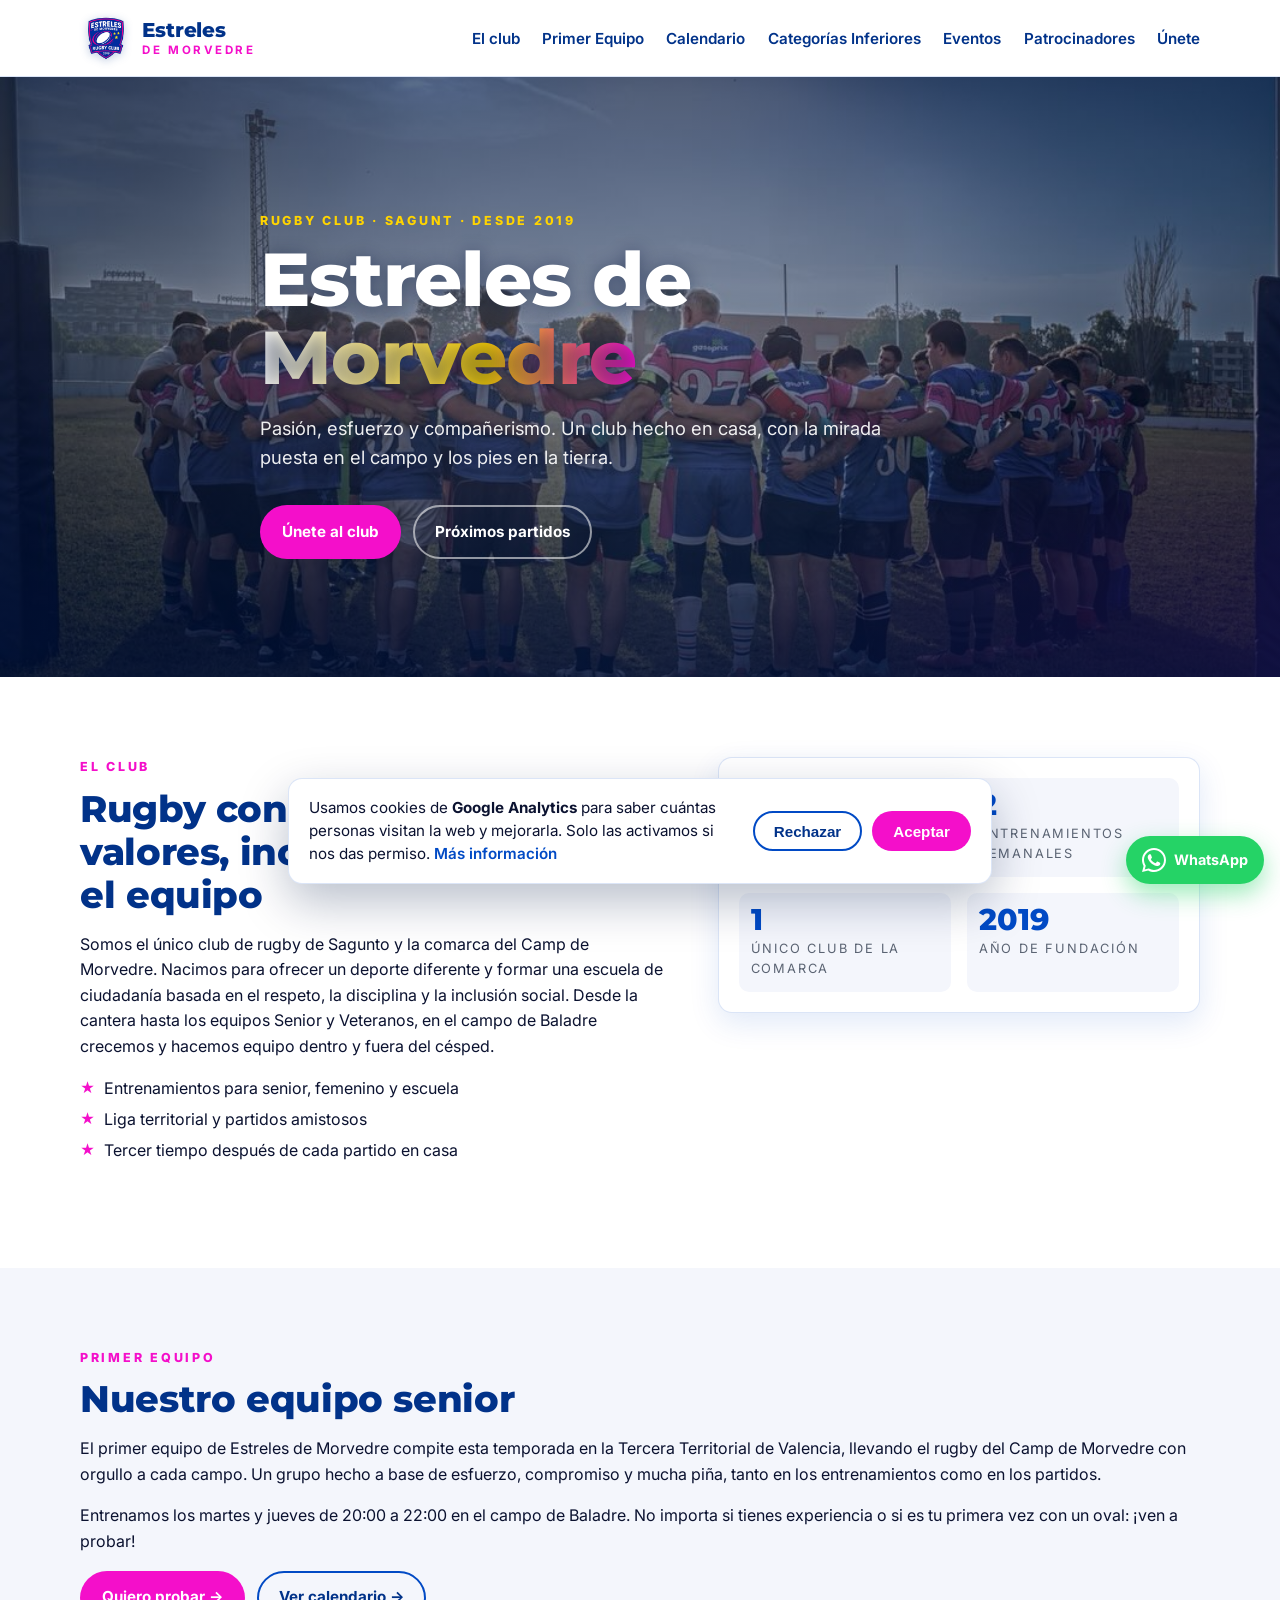
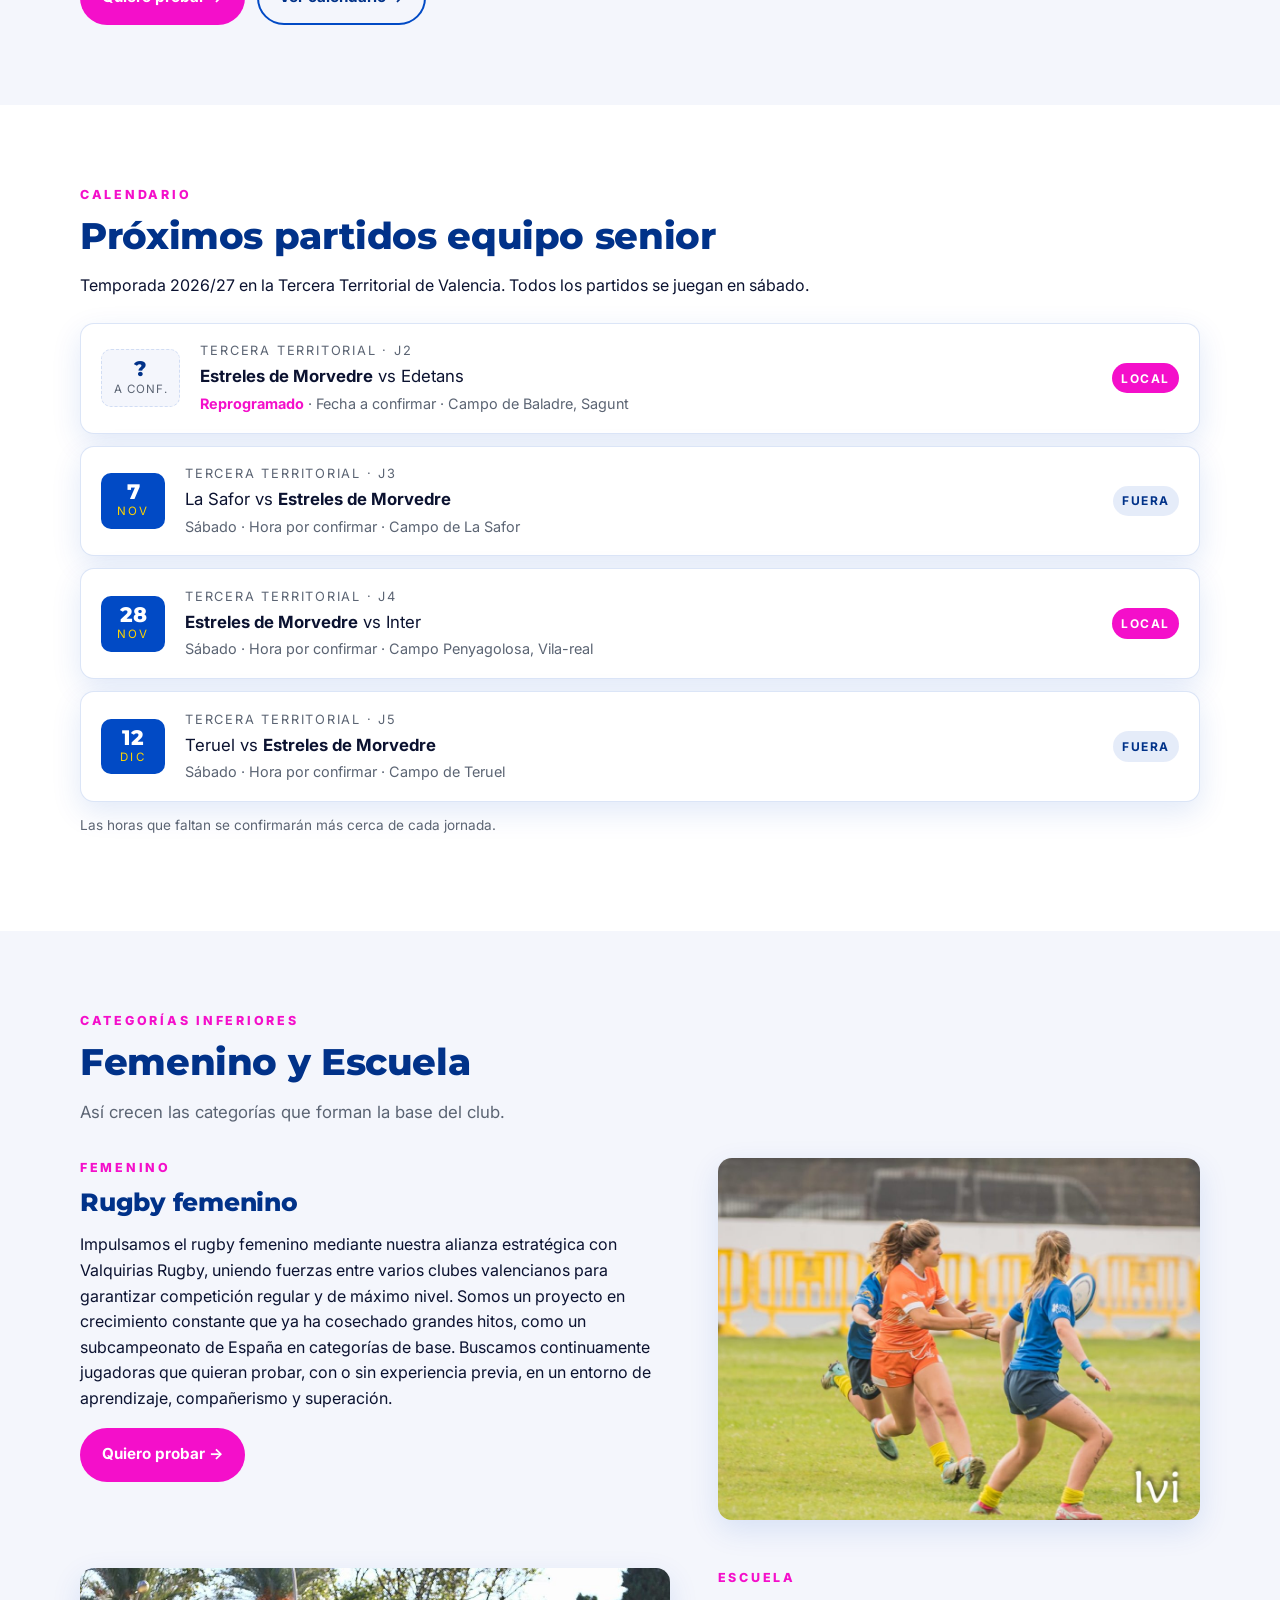
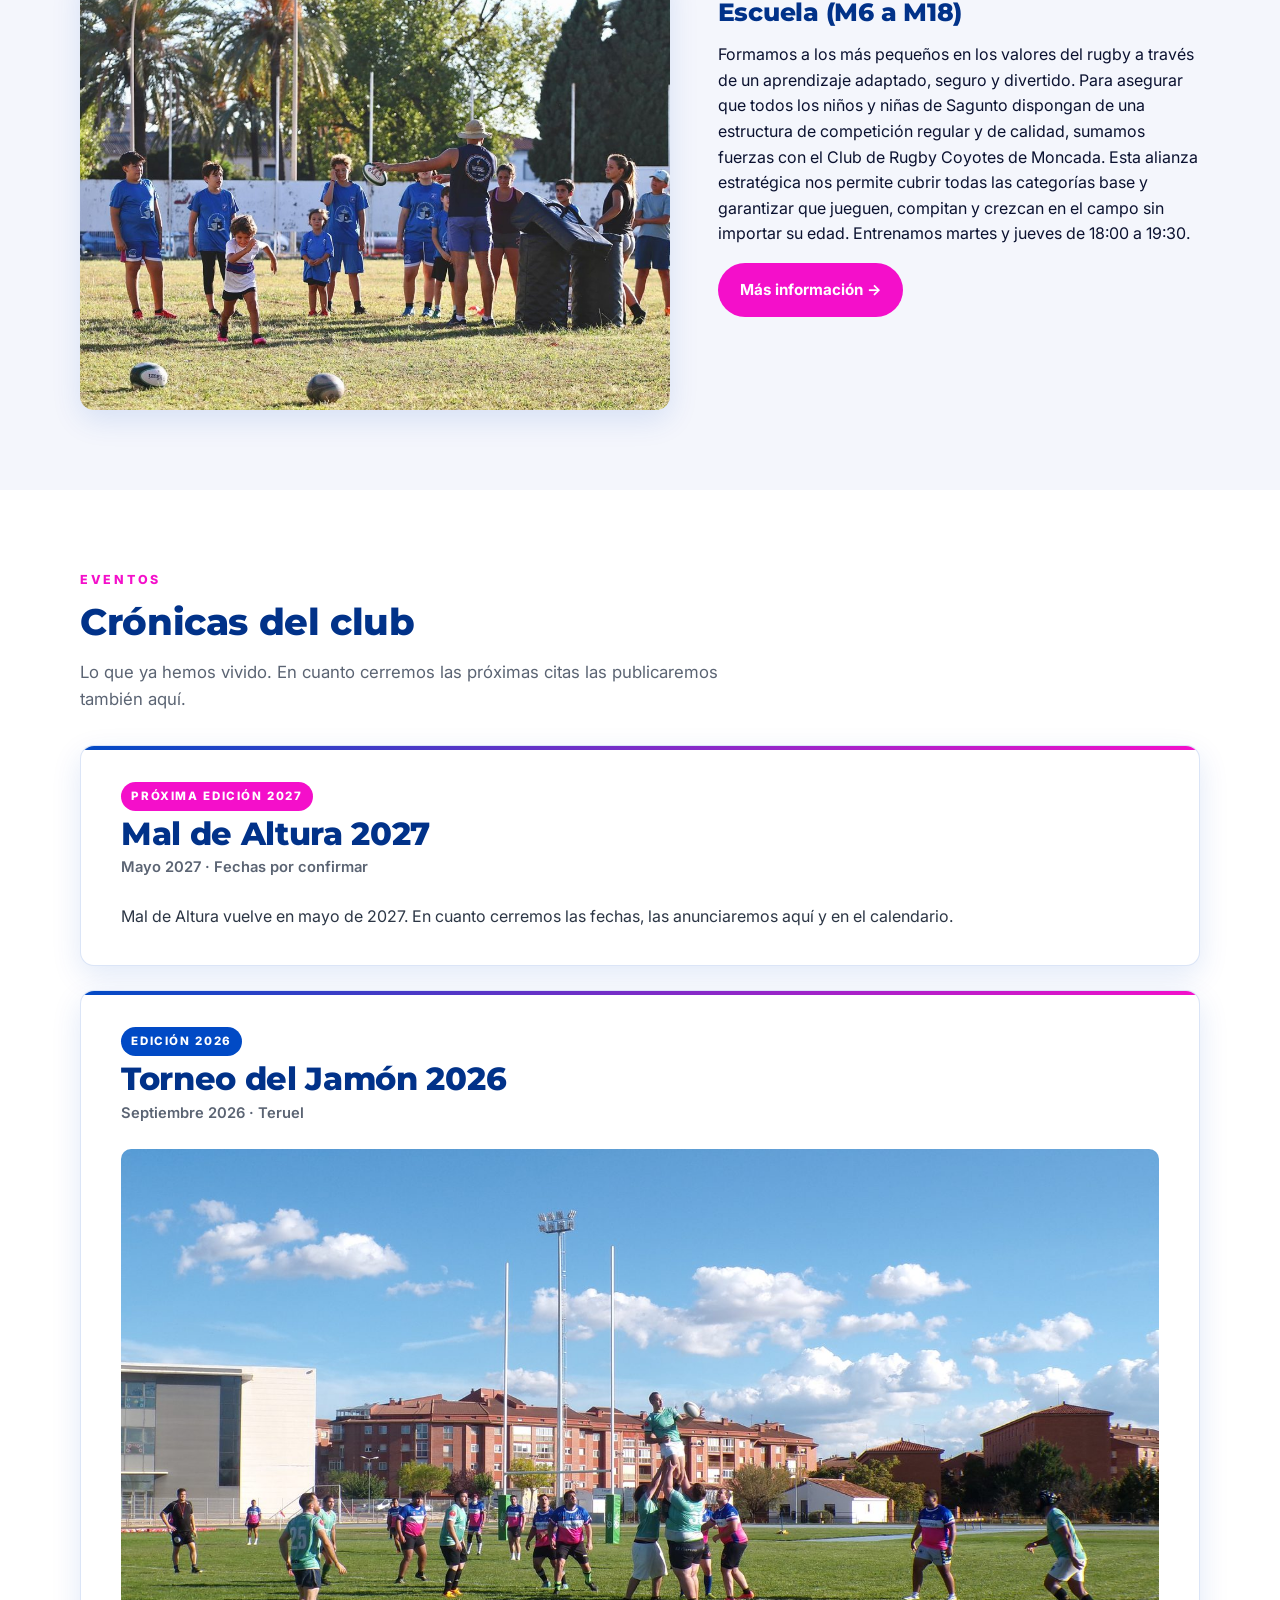
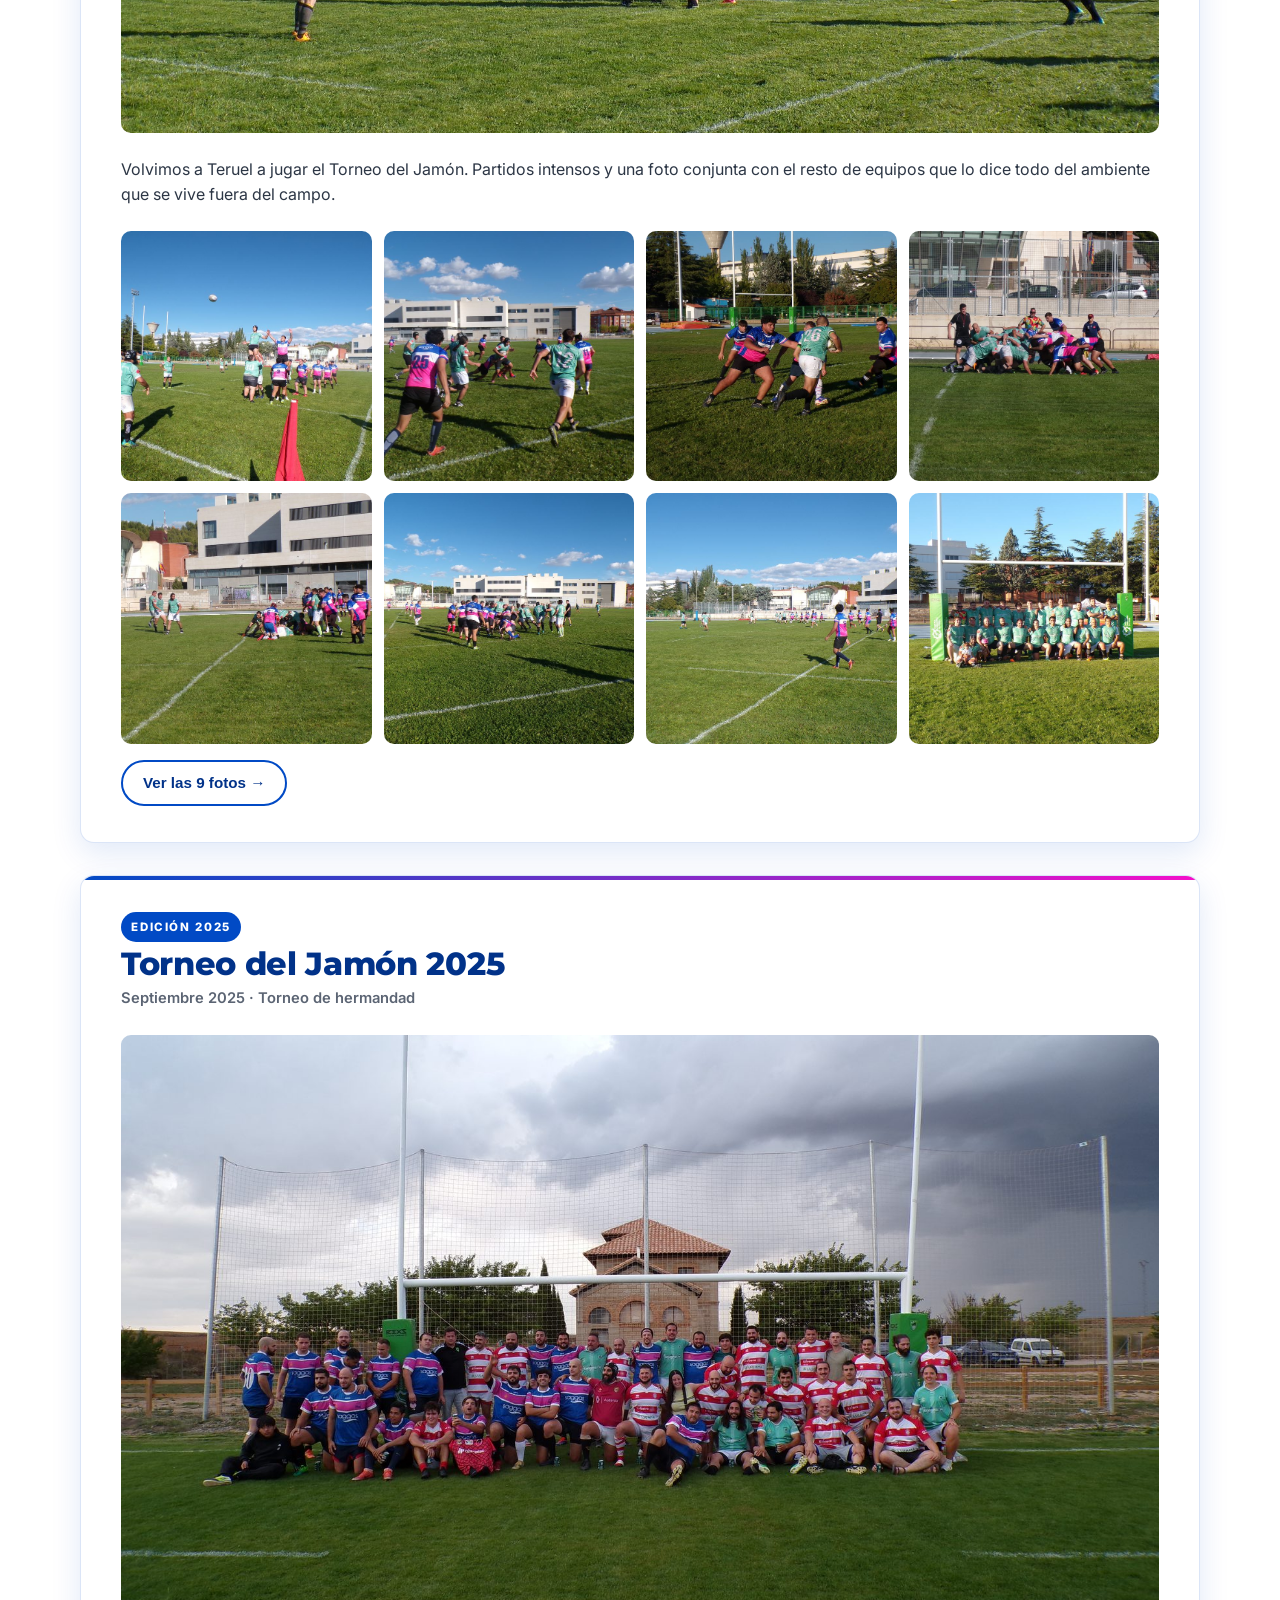
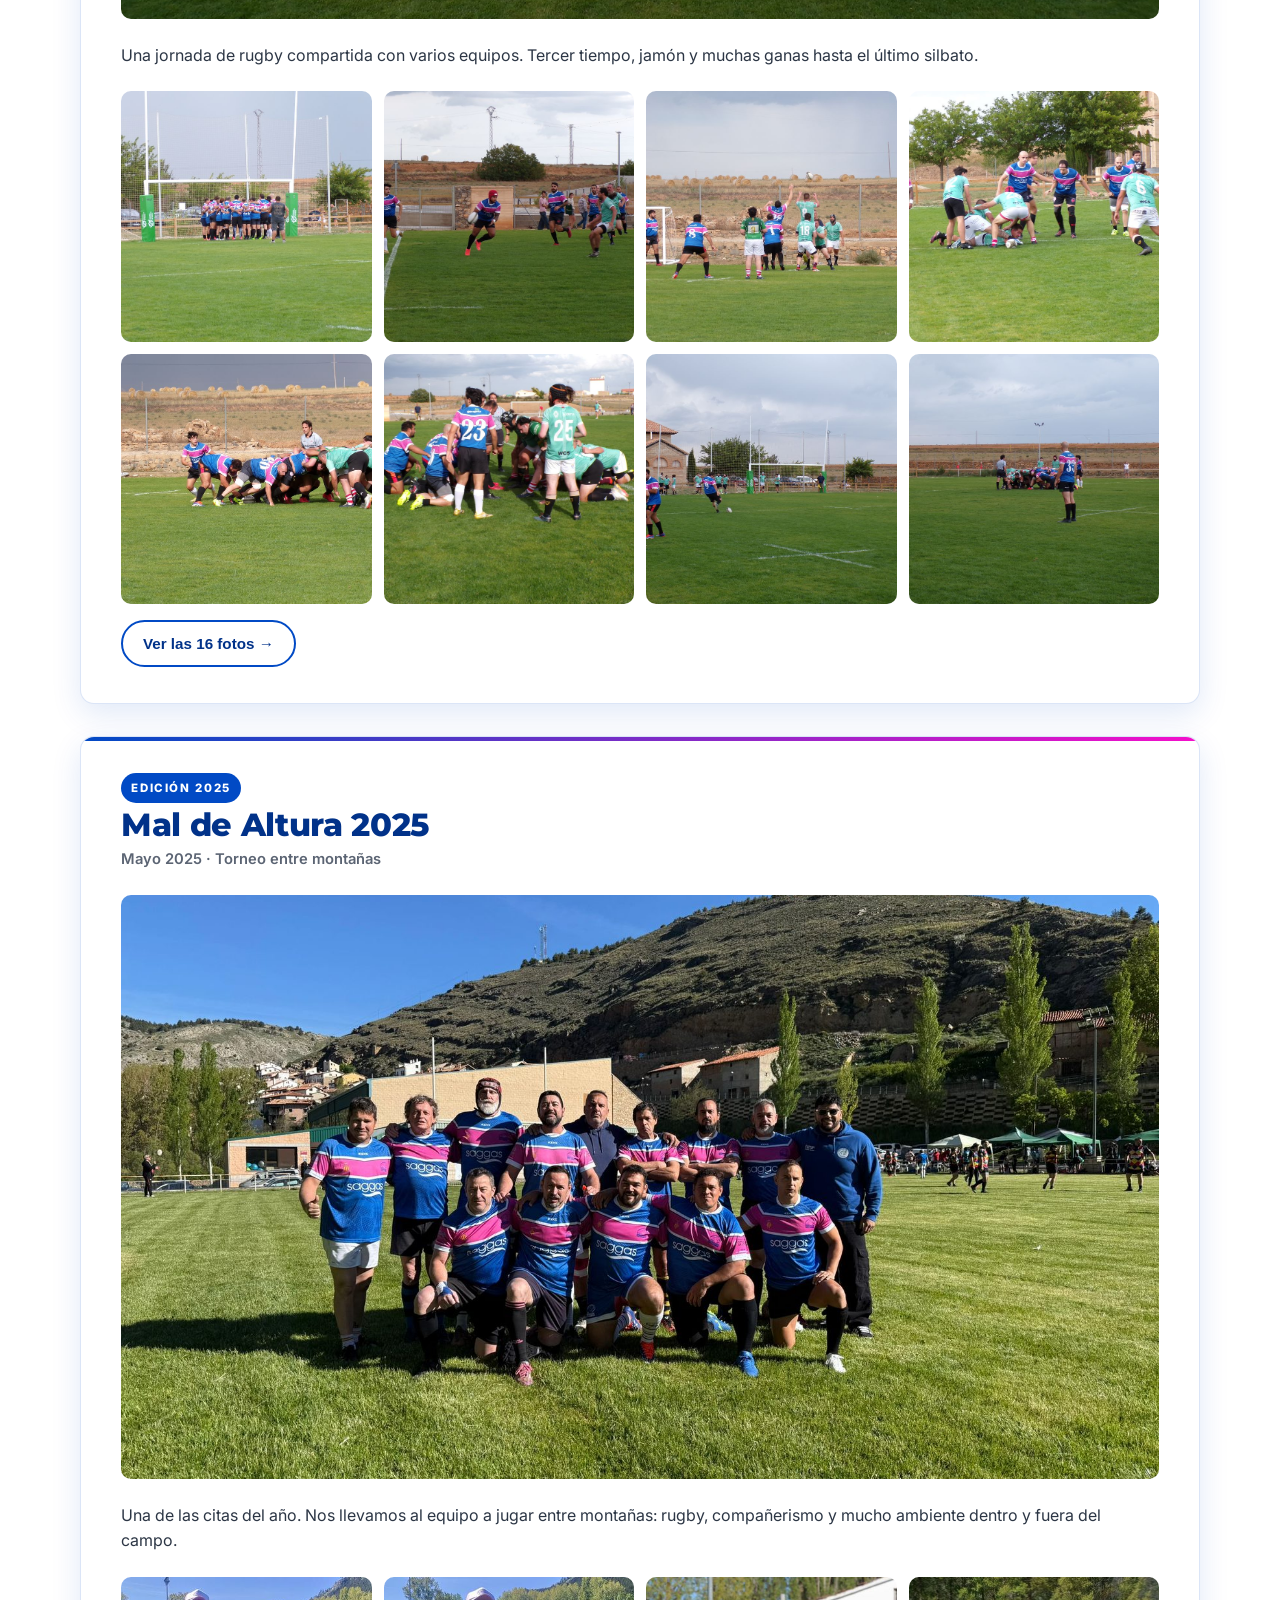
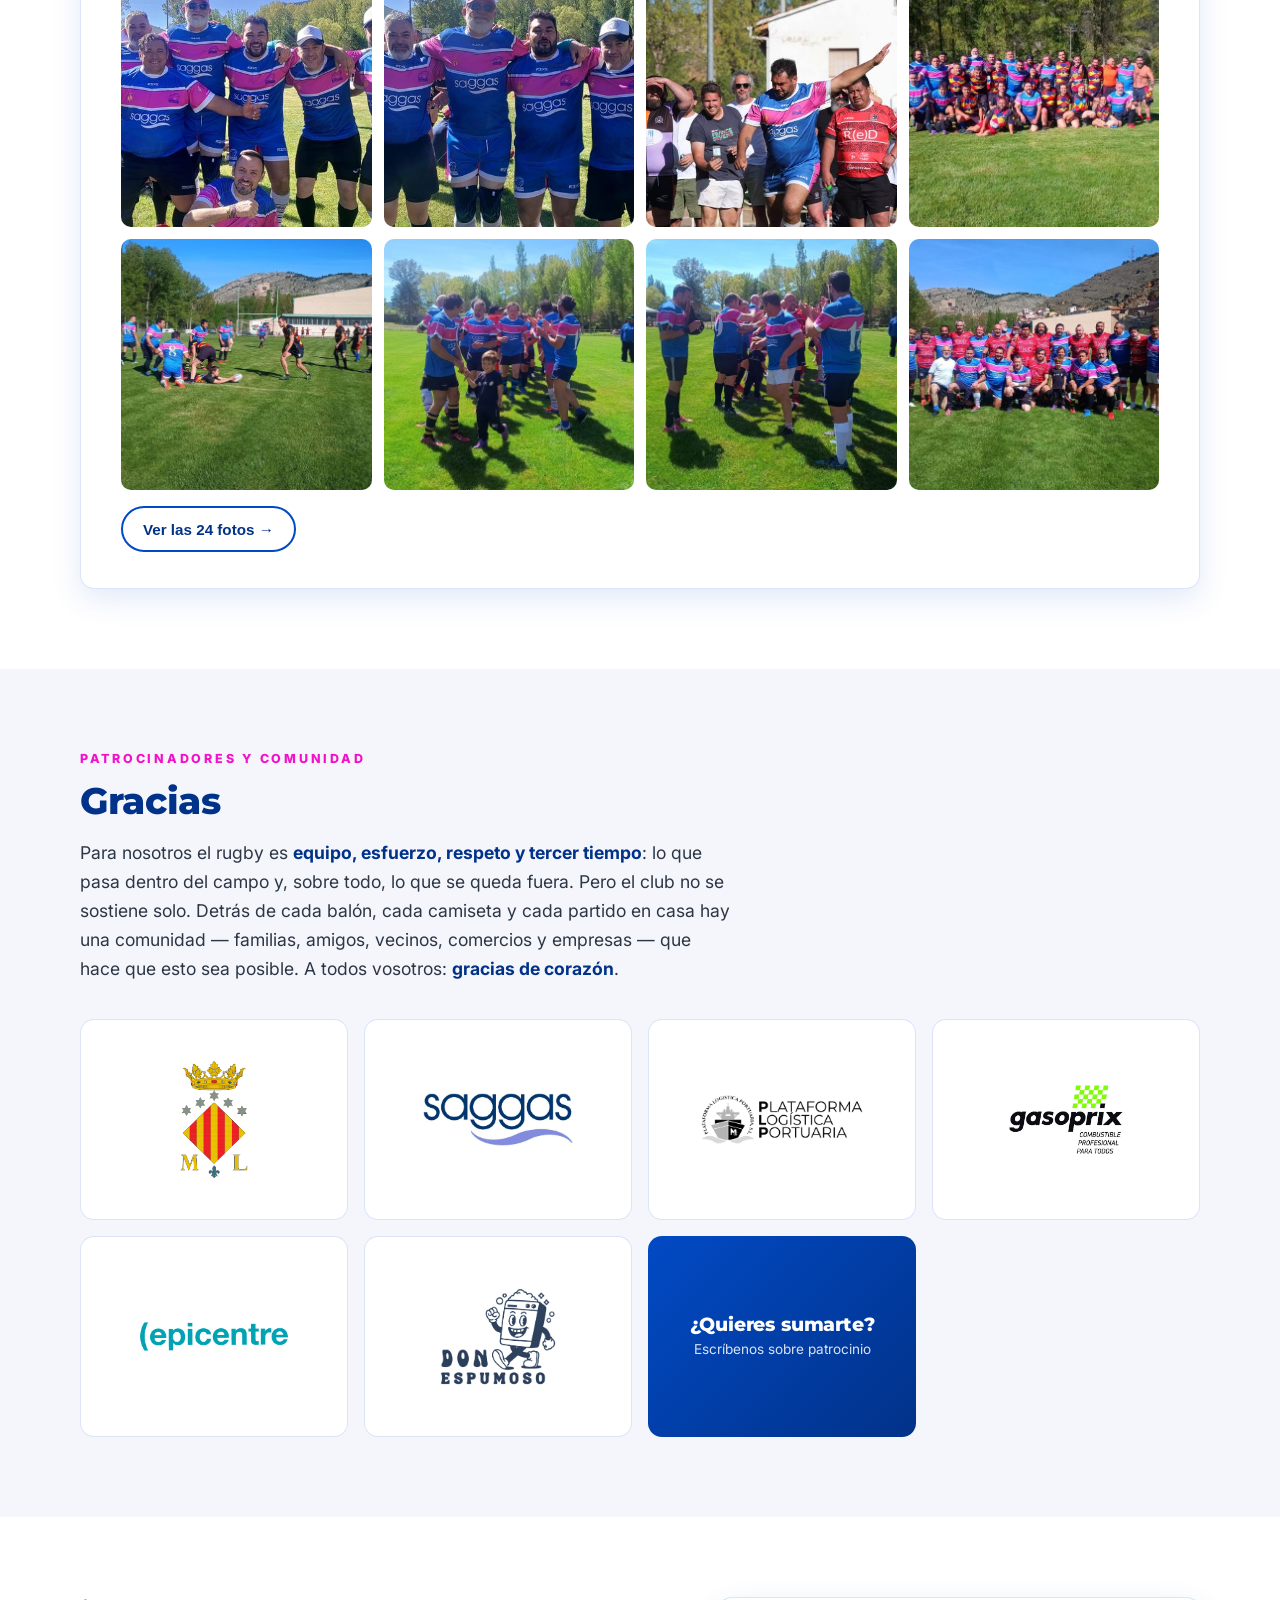
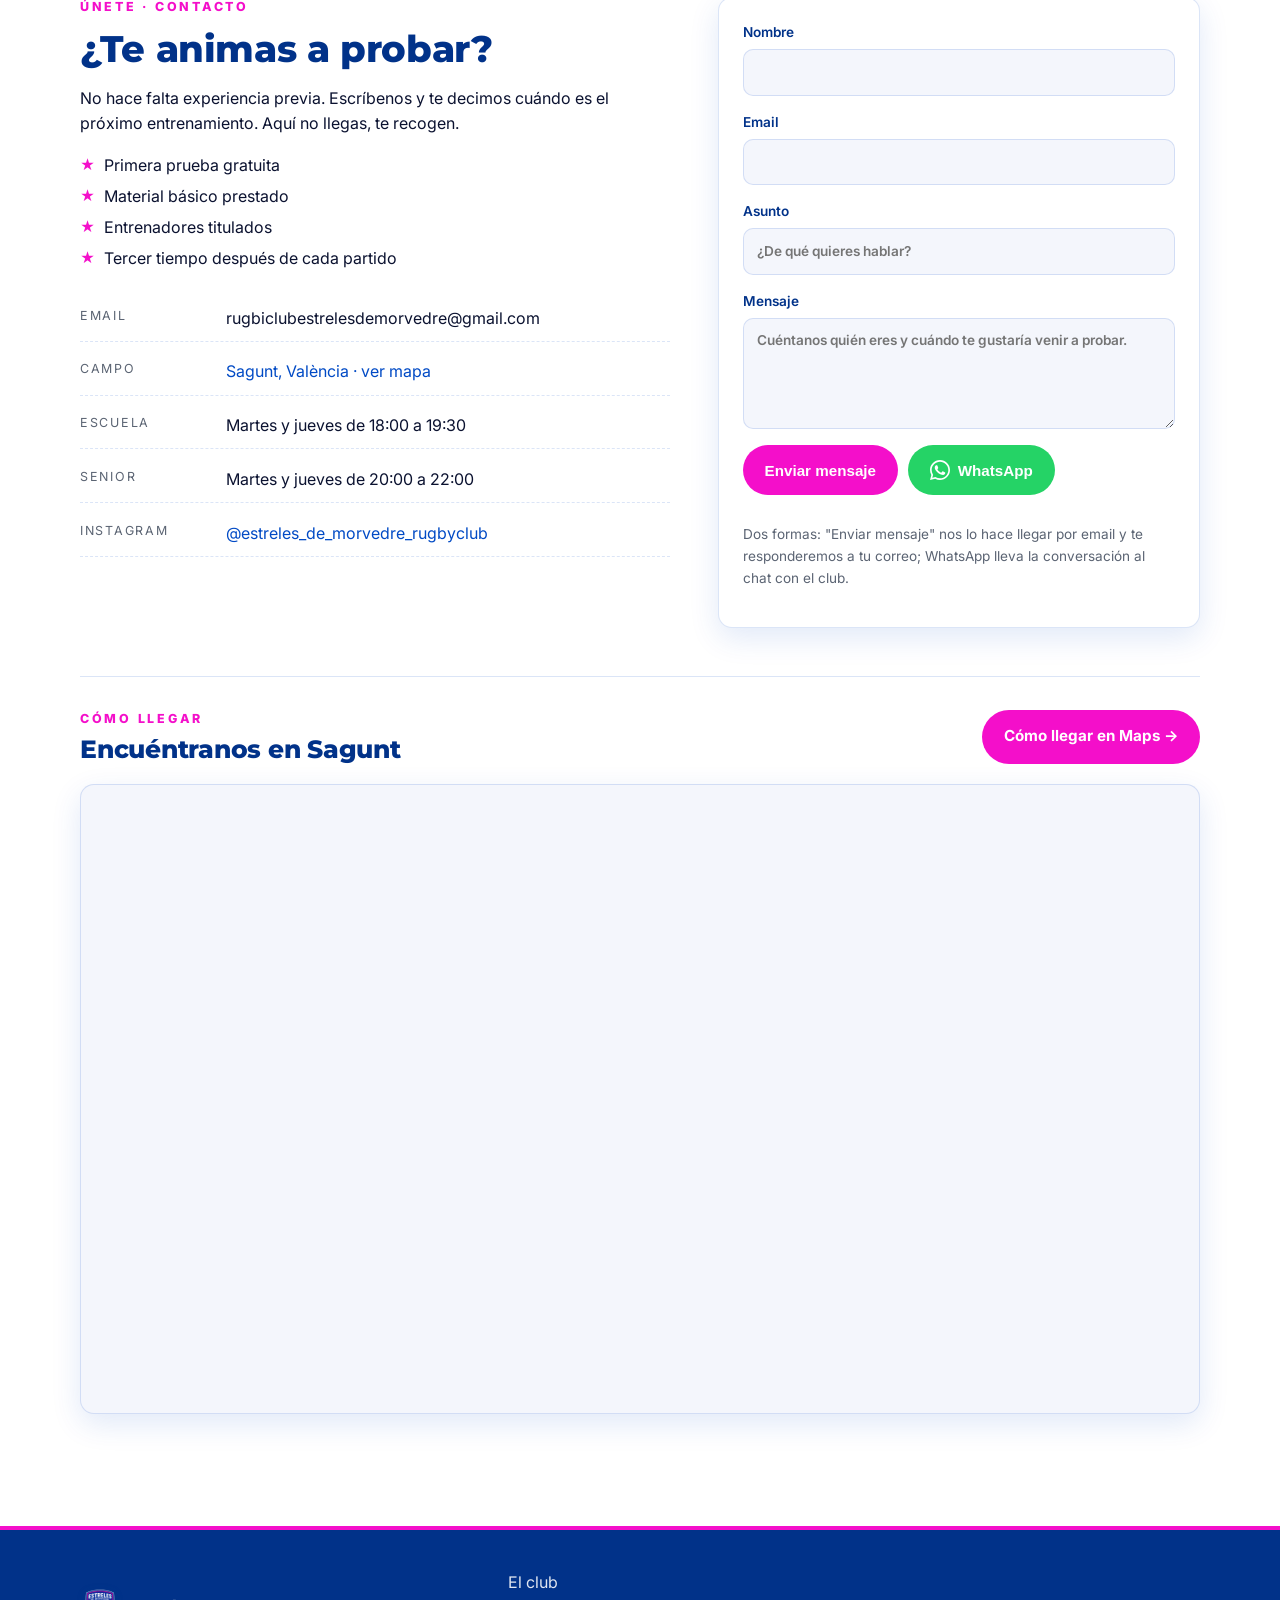
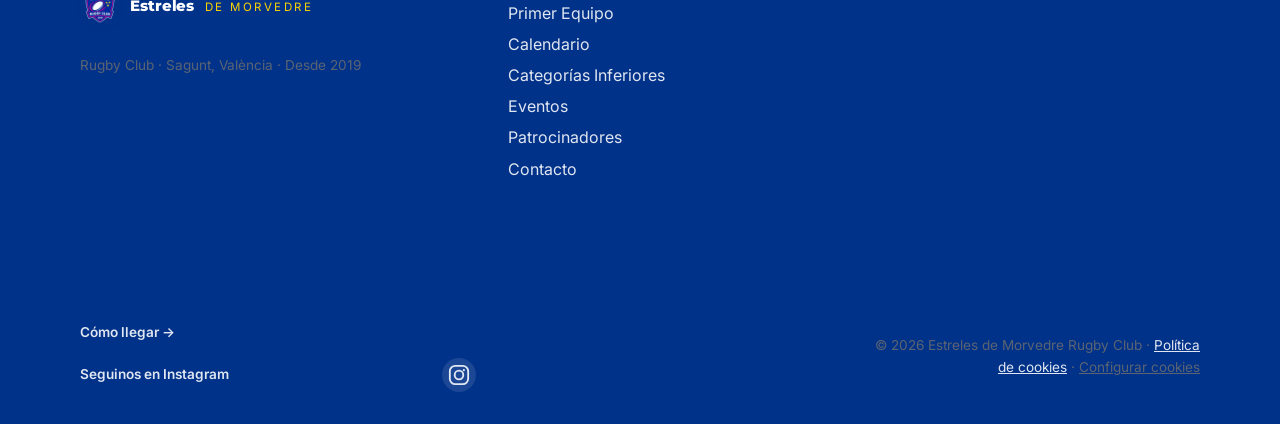
==== commit 7553216e: "Patrocinadores: añade Don Espumoso Logo pasado de fondo crema a blanco (como el resto), recortado y " ====
--- a/index.html
+++ b/index.html
@@ -471,6 +471,7 @@
           <a class="sponsor" href="https://plpsagunto.com/" target="_blank" rel="noopener" aria-label="Web de Plataforma Logística Portuaria (se abre en otra pestaña)"><img src="assets/img/sponsors/plp.png" width="896" height="269" style="--w: 71.9%" alt="Plataforma Logística Portuaria" loading="lazy" /></a>
           <a class="sponsor" href="https://gasoprix.es" target="_blank" rel="noopener" aria-label="Web de Gasoprix (se abre en otra pestaña)"><img src="assets/img/sponsors/gasoprix.jpg" width="864" height="519" style="--w: 50.8%" alt="Gasoprix" loading="lazy" /></a>
           <a class="sponsor" href="https://lepicentre.es/" target="_blank" rel="noopener" aria-label="Web de L'Epicentre (se abre en otra pestaña)"><img src="assets/img/sponsors/lepicentre.png" width="482" height="101" style="--w: 66.0%" alt="L'Epicentre" loading="lazy" /></a>
+          <a class="sponsor" href="https://www.donespumoso.es/" target="_blank" rel="noopener" aria-label="Web de Don Espumoso (se abre en otra pestaña)"><img src="assets/img/sponsors/donespumoso.png" width="647" height="543" style="--w: 52.0%" alt="Don Espumoso" loading="lazy" /></a>
           <a class="sponsor sponsor-cta" href="#unete" data-prefill="Patrocinio">
             <p class="sponsor-cta-title">¿Quieres sumarte?</p>
             <p class="sponsor-cta-text">Escríbenos sobre patrocinio</p>
@@ -654,5 +655,7 @@
   </div>
 
   <script src="assets/js/main.js?v=202610171900" defer></script>
+  <!-- Cloudflare Web Analytics (sin cookies: no necesita consentimiento) -->
+  <script type="module" src="https://static.cloudflareinsights.com/beacon.min.js" data-cf-beacon='{"token": "bc0f9d43c5f0499fb3e775ff79171eba"}'></script>
 </body>
 </html>
